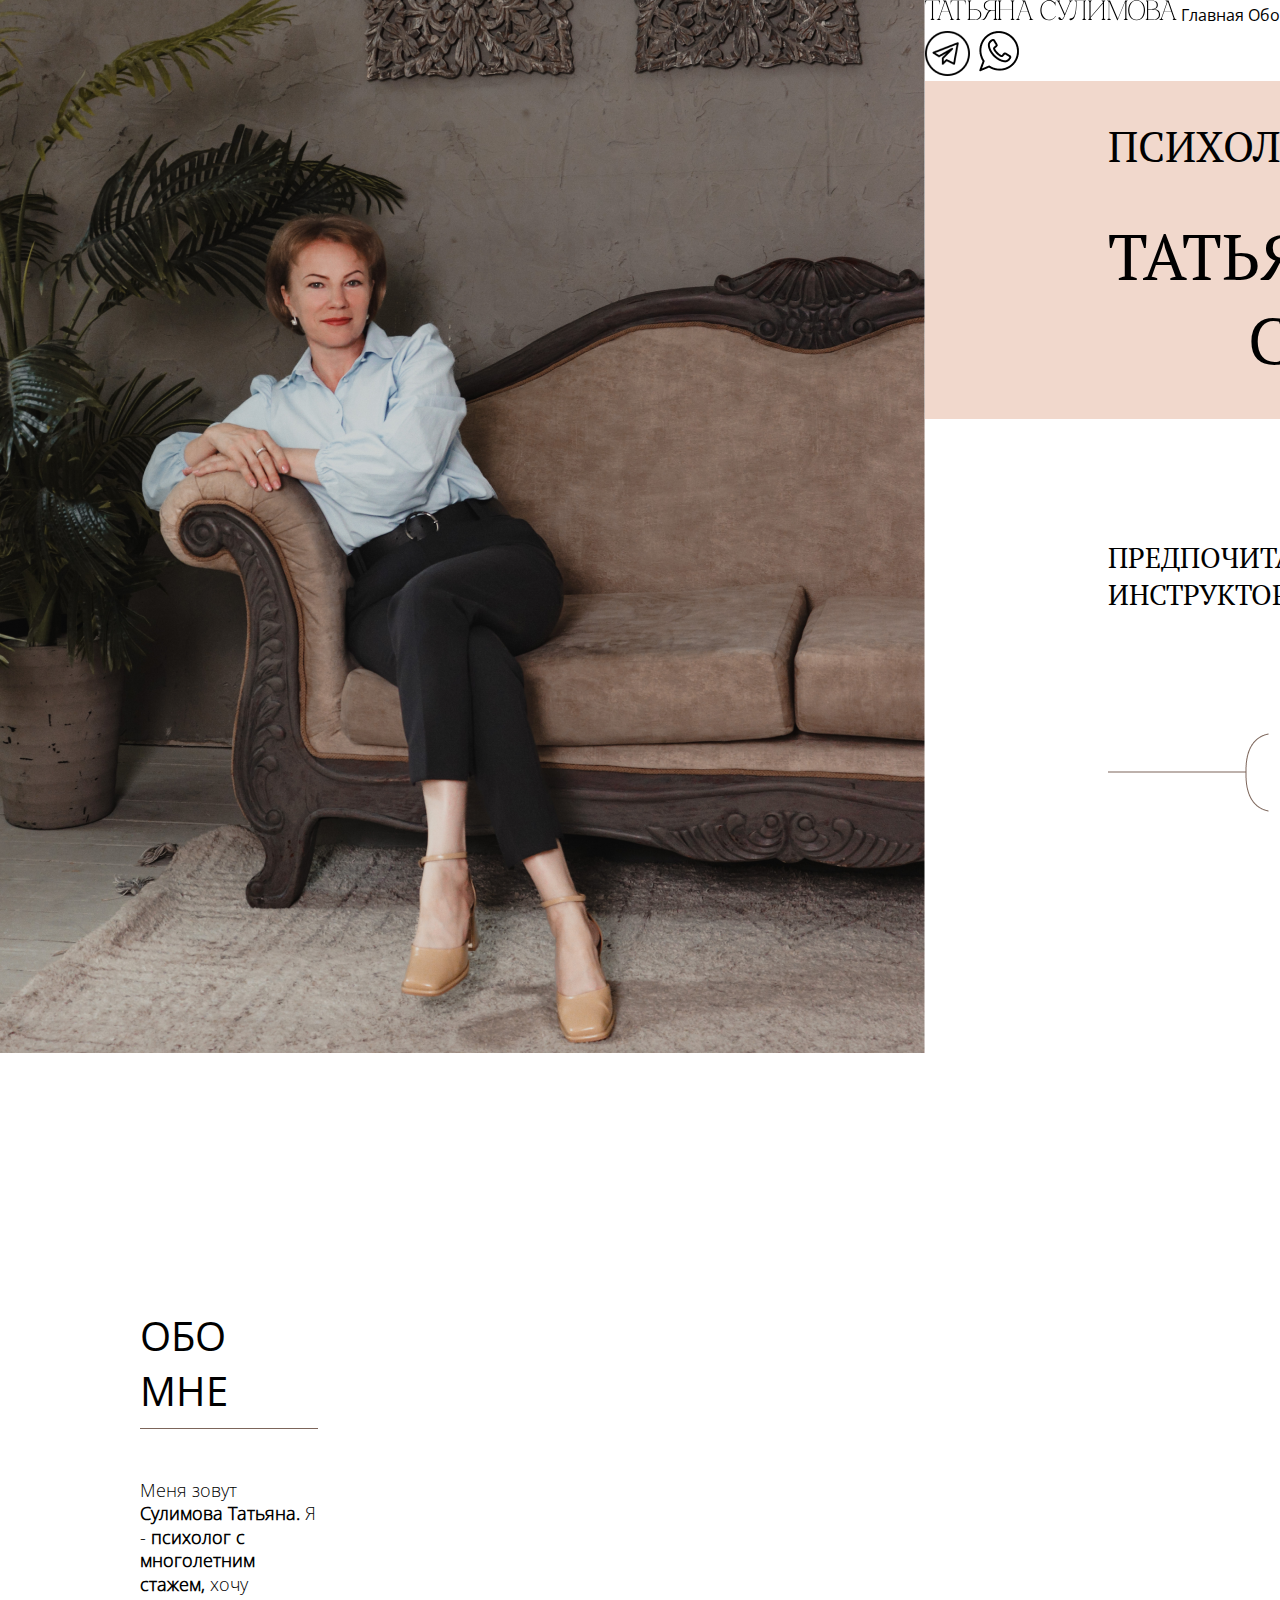
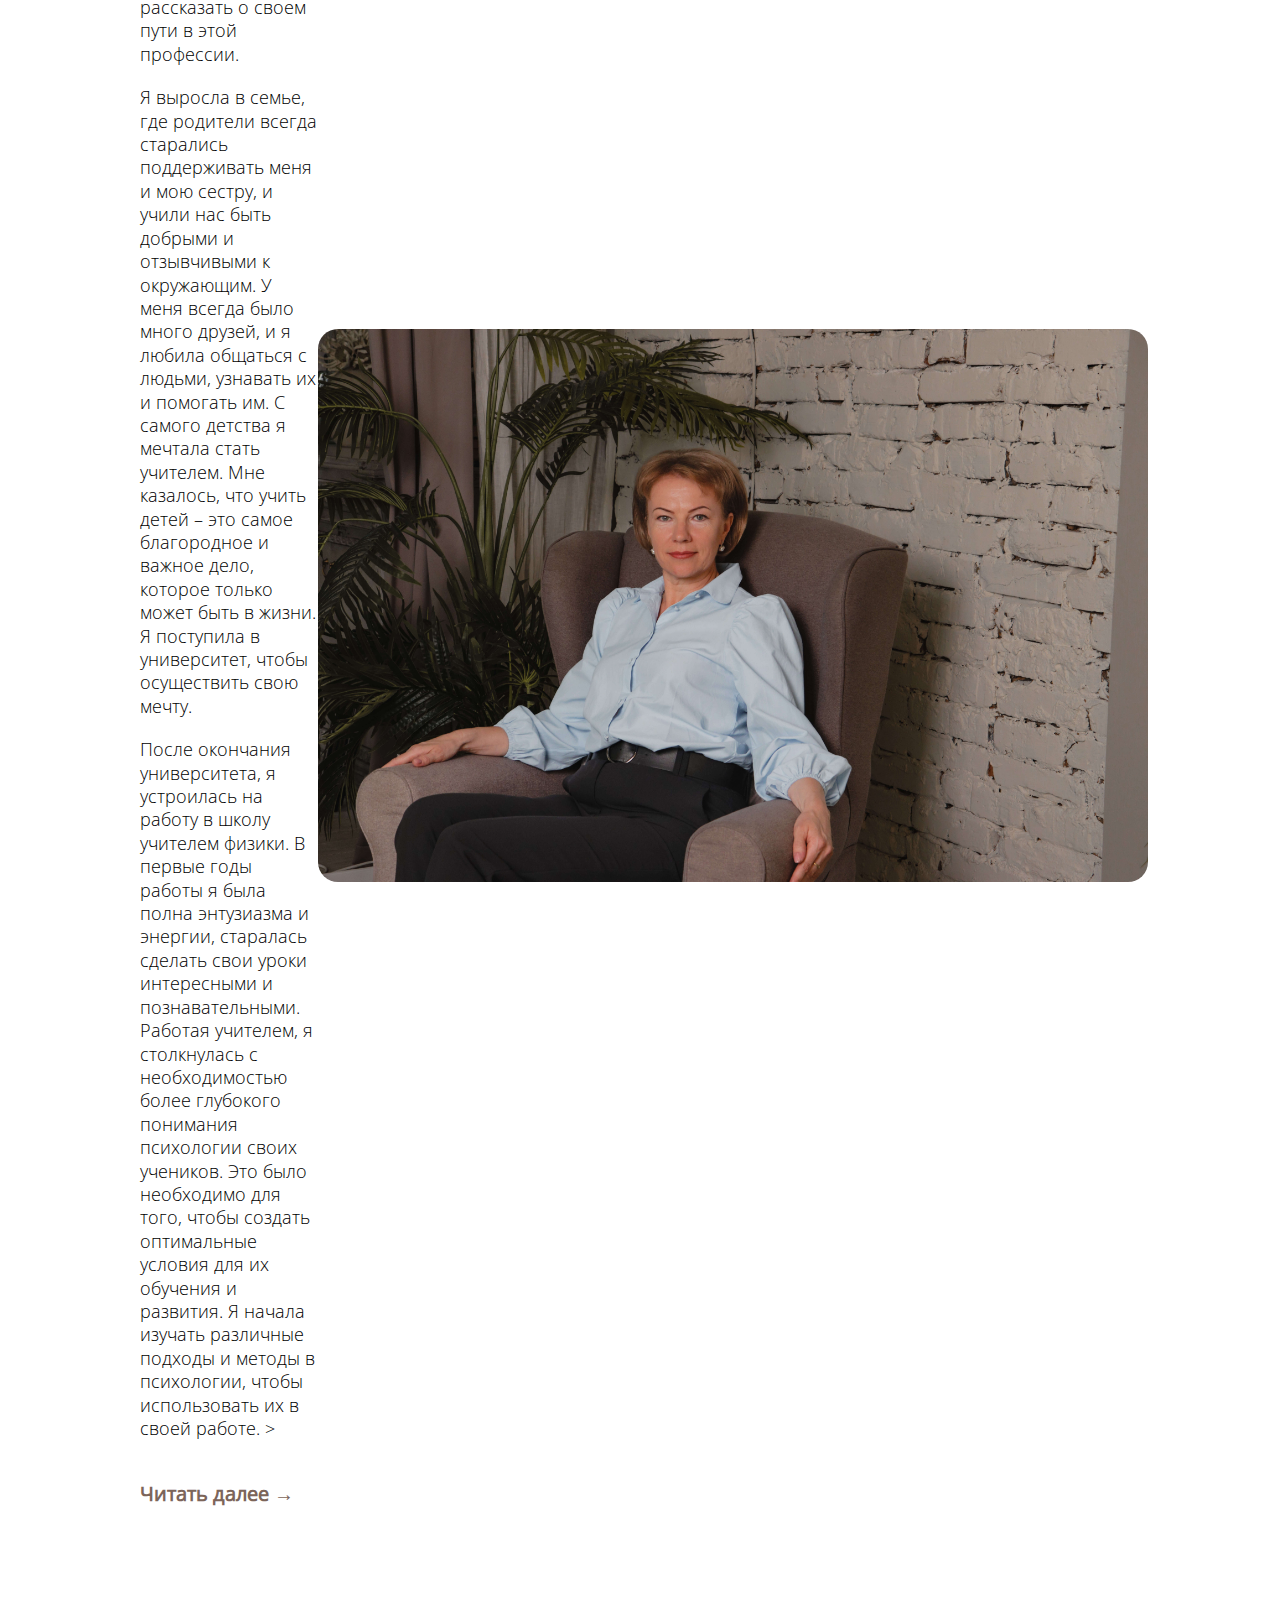
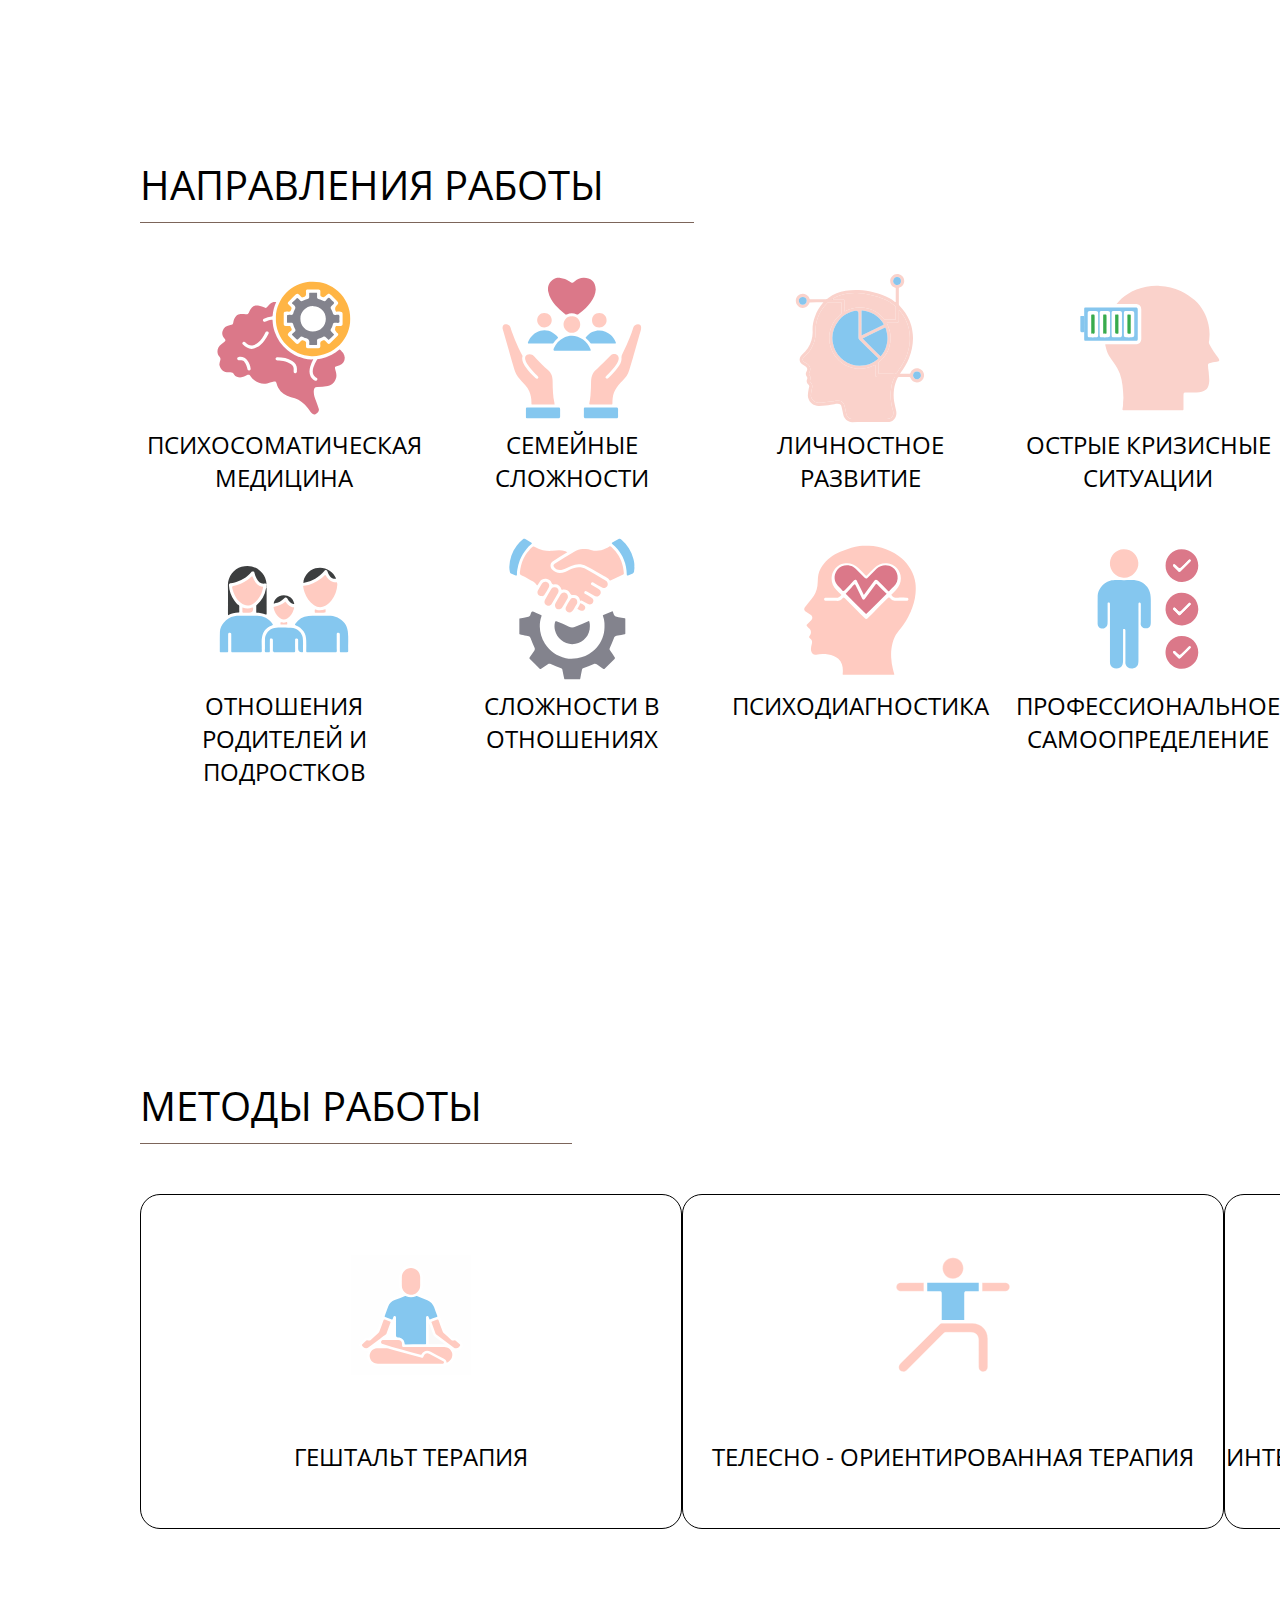
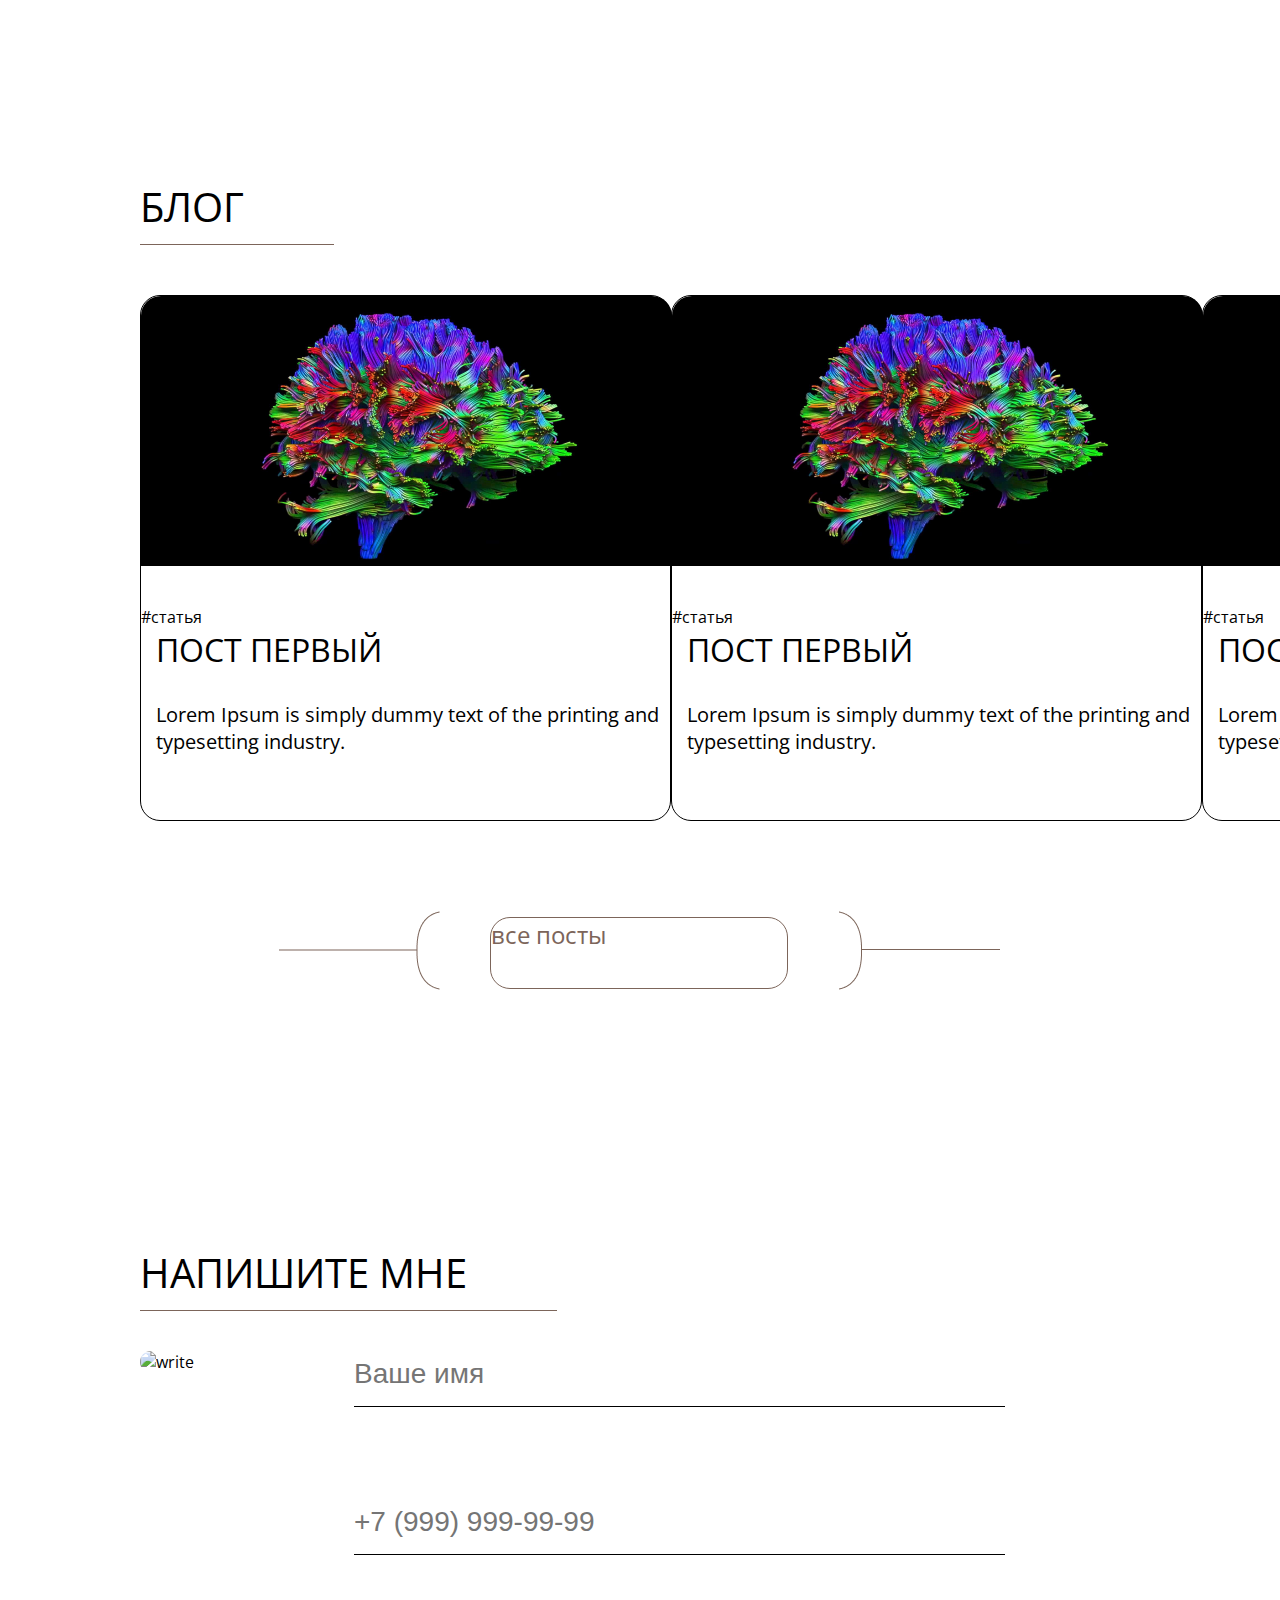
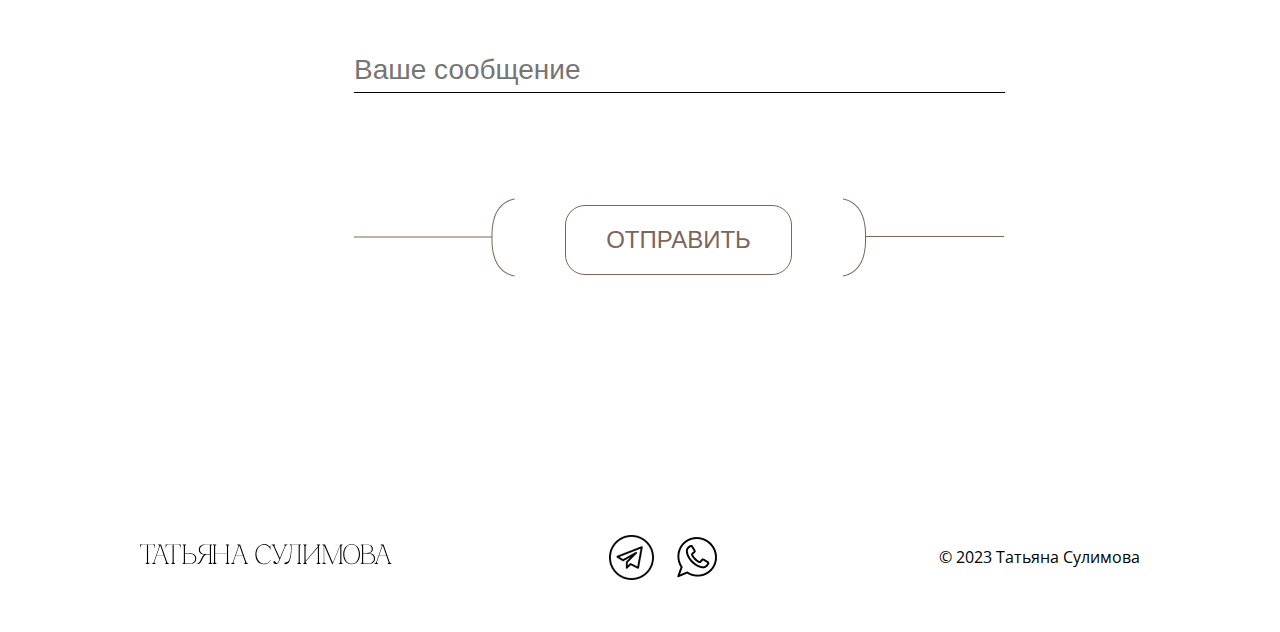
==== index.html @ 1dbb0f96 "final version index layout" ====
<!DOCTYPE html>
<html lang="ru">
  <head>
    <meta charset="UTF-8" />
    <meta name="viewport" content="width=device-width, initial-scale=1.0" />
    <link rel="stylesheet" href="css/index.css" />
    <title>Психолог Татьяна Сулимова</title>
  </head>
  <body>
    <section class="main-screen">
      <div class="main-sreen-left">
        <img src="img/Img_main.png" alt="main-screen" />
      </div>
      <div class="main-screen-right">
        <div class="burger-menu">
          <span></span>
          <span></span>
          <span></span>
        </div>
        <nav class="burger-menu-nav">
          <a href="index.html" class="logo logo-hidden">
            <img src="img/logo.svg" alt="Татьяна Сулимова" />
          </a>
          <a href="index.html">Главная</a>
          <a href="pages/about.html">Обо мне</a>
          <a href="pages/directionsMethods.html">Методы работы</a>
          <a href="pages/blog.html">Мой блог</a>
          <a href="pages/contact.html">Контакты</a>
          <div class="social-networks">
            <a href="https://t.me/clear_psychology" class="social-tg"></a>
            <a href="https://wa.me/89819941681" class="soocial-watsapp"></a>
          </div>
        </nav>
        <div class="main-title">
          <div class="psyhology">ПСИХОЛОГ</div>
          <div class="name">ТАТЬЯНА</div>
          <div class="surname">СУЛИМОВА</div>
        </div>
        <div class="main-slogan">
          ПРЕДПОЧИТАЮ НАЗЫВАТЬ СЕБЯ ИНСТРУКТОРОМ ПО ВЫЖИВАНИЮ
        </div>
        <div class="main-sign">
          <div class="main-line-left">
            <img src="img/Left.png" alt="left" />
          </div>
          <a href="#write" class="main-screen-button">ЗАПИСАТЬСЯ</a>
          <div class="main-line-right">
            <img src="img/Right.png" alt="right" />
          </div>
        </div>
      </div>
    </section>

    <section class="about" id="about">
      <div class="container">
        <div class="about-content">
          <div class="about-text">
            <h2 class="about-title">ОБО МНЕ</h2>
            <div class="about-discription">
              <p>
                Меня зовут <b>Сулимова Татьяна.</b> Я -
                <b>психолог с многолетним стажем,</b>
                хочу рассказать о своем пути в этой профессии.
              </p>
              <p>
                Я выросла в семье, где родители всегда старались поддерживать
                меня и мою сестру, и учили нас быть добрыми и отзывчивыми к
                окружающим. У меня всегда было много друзей, и я любила общаться
                с людьми, узнавать их и помогать им. С самого детства я мечтала
                стать учителем. Мне казалось, что учить детей – это самое
                благородное и важное дело, которое только может быть в жизни. Я
                поступила в университет, чтобы осуществить свою мечту.
              </p>
              <p>
                После окончания университета, я устроилась на работу в школу
                учителем физики. В первые годы работы я была полна энтузиазма и
                энергии, старалась сделать свои уроки интересными и
                познавательными. Работая учителем, я столкнулась с
                необходимостью более глубокого понимания психологии своих
                учеников. Это было необходимо для того, чтобы создать
                оптимальные условия для их обучения и развития. Я начала изучать
                различные подходы и методы в психологии, чтобы использовать их в
                своей работе. >
              </p>
            </div>
            <a href="./pages/about.html" class="about-discription-link">
              Читать далее →
            </a>
          </div>
          <div class="about-img">
            <img src="img/IMG_9125_2.JPG" alt="about-photo" />
          </div>
        </div>
      </div>
    </section>

    <section class="work" id="work">
      <div class="container">
        <h2 class="work-title">НАПРАВЛЕНИЯ РАБОТЫ</h2>
        <div class="work-items">
          <div class="work-item">
            <div class="work-item-img">
              <img src="img/icons/psychology.svg" alt="item1" />
            </div>
            <div class="work-item-text">ПСИХОСОМАТИЧЕСКАЯ МЕДИЦИНА</div>
          </div>
          <div class="work-item">
            <div class="work-item-img">
              <img src="img/icons/social-services.svg" alt="item2" />
            </div>
            <div class="work-item-text">СЕМЕЙНЫЕ СЛОЖНОСТИ</div>
          </div>
          <div class="work-item">
            <div class="work-item-img">
              <img src="img/icons/analytical-thinking.svg" alt="item3" />
            </div>
            <div class="work-item-text">ЛИЧНОСТНОЕ РАЗВИТИЕ</div>
          </div>
          <div class="work-item">
            <div class="work-item-img">
              <img src="img/icons/energy.svg" alt="item4" />
            </div>
            <div class="work-item-text">ОСТРЫЕ КРИЗИСНЫЕ СИТУАЦИИ</div>
          </div>
          <div class="work-item">
            <div class="work-item-img">
              <img src="img/icons/family.svg" alt="item5" />
            </div>
            <div class="work-item-text">ОТНОШЕНИЯ РОДИТЕЛЕЙ И ПОДРОСТКОВ</div>
          </div>
          <div class="work-item">
            <div class="work-item-img">
              <img src="img/icons/relationship.svg" alt="item6" />
            </div>
            <div class="work-item-text">СЛОЖНОСТИ В ОТНОШЕНИЯХ</div>
          </div>
          <div class="work-item">
            <div class="work-item-img">
              <img src="img/icons/mental-health.svg" alt="item7" />
            </div>
            <div class="work-item-text">ПСИХОДИАГНОСТИКА</div>
          </div>
          <div class="work-item">
            <div class="work-item-img">
              <img src="img/icons/portfolio.svg" alt="item8" />
            </div>
            <div class="work-item-text">ПРОФЕССИОНАЛЬНОЕ САМООПРЕДЕЛЕНИЕ</div>
          </div>
        </div>
      </div>
    </section>

    <section class="methods" id="methods">
      <div class="container">
        <h2 class="methods-title">МЕТОДЫ РАБОТЫ</h2>
        <div class="methods-items">
          <div class="methods-item">
            <div class="methods-item-img">
              <img src="img/icons/meditation.svg" alt="item1" />
            </div>
            <div class="methods-item-name">ГЕШТАЛЬТ ТЕРАПИЯ</div>
          </div>
          <div class="methods-item">
            <div class="methods-item-img">
              <img src="img/icons/exercise2.svg" alt="item2" />
            </div>
            <div class="methods-item-name">
              ТЕЛЕСНО - ОРИЕНТИРОВАННАЯ ТЕРАПИЯ
            </div>
          </div>
          <div class="methods-item">
            <div class="methods-item-img">
              <img src="img/icons/headphones.svg" alt="item3" />
            </div>
            <div class="methods-item-name">
              ИНТЕГРАЛЬНОЕ НЕЙРОПРОГРАММИРОВАНИЕ
            </div>
          </div>
        </div>
      </div>
    </section>

    <section class="blog" id="blog">
      <div class="container">
        <h2 class="blog-title">БЛОГ</h2>
        <div class="blog-items">
          <a href="pages/post.html" class="blog-item">
            <div class="blog-item-img">
              <img src="img/post-img.jpg" alt="post1" />
            </div>
            <p class="blog-item-heshtag">#статья</p>
            <h3 class="blog-item-title">ПОСТ ПЕРВЫЙ</h3>
            <h5 class="blog-item-preview">
              Lorem Ipsum is simply dummy text of the printing and typesetting
              industry.
            </h5>
          </a>
          <a href="pages/post.html" class="blog-item">
            <div class="blog-item-img">
              <img src="img/post-img.jpg" alt="post2" />
            </div>
            <p class="blog-item-heshtag">#статья</p>
            <h3 class="blog-item-title">ПОСТ ПЕРВЫЙ</h3>
            <h5 class="blog-item-preview">
              Lorem Ipsum is simply dummy text of the printing and typesetting
              industry.
            </h5>
          </a>
          <a href="pages/post.html" class="blog-item">
            <div class="blog-item-img">
              <img src="img/post-img.jpg" alt="post3" />
            </div>
            <p class="blog-item-heshtag">#статья</p>
            <h3 class="blog-item-title">ПОСТ ПЕРВЫЙ</h3>
            <h5 class="blog-item-preview">
              Lorem Ipsum is simply dummy text of the printing and typesetting
              industry.
            </h5>
          </a>
        </div>
        <div class="blog-btn">
          <div class="blog-line-left">
            <img src="img/Left.png" alt="left" />
          </div>
          <a href="pages/blog.html" class="blog-button">все посты</a>
          <div class="blog-line-right">
            <img src="img/Right.png" alt="right" />
          </div>
        </div>
      </div>
    </section>

    <section class="write-me" id="scrollDown">
      <div class="container">
        <h2 class="contact-title">НАПИШИТЕ МНЕ</h2>
        <div class="write-me-content">
          <div class="write-me-img">
            <img src="img/IMG_9119.JPG" alt="write" />
          </div>
          <div class="write-me-form">
            <input type="text" class="input-name" placeholder="Ваше имя" />
            <input
              type="text"
              class="input-phone"
              placeholder="+7 (999) 999-99-99"
            />
            <input
              type="text"
              class="input-message"
              placeholder="Ваше сообщение"
            />
            <div class="write-me-btn">
              <div class="write-me-line-left">
                <img src="img/Left.png" alt="left" />
              </div>
              <input type="button" class="write-me-button" value="ОТПРАВИТЬ" />
              <div class="write-me-line-right">
                <img src="img/Right.png" alt="right" />
              </div>
            </div>
          </div>
        </div>
      </div>
    </section>

    <footer class="footer">
      <div class="container">
        <a href="index.html" class="footer logo">
          <img src="img/logo.svg" alt="logo" />
        </a>
        <div class="footer-social-networks">
          <a href="https://t.me/clear_psychology" class="social-tg"></a>
          <a href="https://wa.me/89819941681" class="soocial-watsapp"></a>
        </div>
        <p class="footer-record">© 2023 Татьяна Сулимова</p>
      </div>
    </footer>
    <script src="js/scroll.js"></script>
    <script src="js/menu.js"></script>
  </body>
</html>
---- css/index.css ----
@import url(fonts.css);

* {
  margin: 0;
  padding: 0;
}

a {
  text-decoration: none;
  color: black;
}

body {
  font-family: 'Open-Sans-Regular';
}

.container {
  max-width: calc(100% - 280px);
  margin: 0 auto;
}

.main-sreen-img img {
  height: 100vh;
}

.main-screen-container {
  flex-grow: 1;
  margin-top: 220px;
}

.main-screen {
  display: flex;
}

.main-title,
.name,
.surname,
.psyhology,
.main-slogan,
.main-sign {
  padding-left: 183px;
}

.main-title {
  font-size: 64px;
  background-color: #f1d8cc;
  font-family: PT-Serif-Regular;
  padding: 37px 0;
}

.psyhology {
  font-size: 42px;
  padding-bottom: 40px;
}

.surname {
  text-indent: 140px;
}

.main-slogan {
  font-size: 28px;
  max-width: 494px;
  margin-top: 120px;
  font-family: PT-Serif-Regular;
}

.main-sign {
  display: flex;
  align-items: center;
  gap: 30px;
  margin-top: 120px;
}

.main-screen-button {
  width: 256px;
  height: 70px;
  border-radius: 20px;
  color: #7c655a;
  background: white;
  border: 1px solid #7c655a;
  font-size: 24px;
}

.main-screen-button input {
  background-color: #fff;
  border-radius: 20px;
}

.main-screen-button:hover,
.blog-button:hover,
.write-me-button:hover {
  background-color: #7c655a;
  color: white;
  transition: 0.5s;
}

.about {
  margin-top: 250px;
}

.about-title,
.methods-title,
.work-title,
.blog-title,
.contact-title {
  font-size: 40px;
  padding-bottom: 10px;
  font-weight: 400;
  width: fit-content;
  border-bottom: 1px solid #7c655a;
  padding-right: 90px;
  margin-bottom: 50px;
}

.about-content {
  display: flex;
  justify-content: space-between;
  align-items: center;
}

.about-discription {
  max-width: 672px;
  font-size: 18px;
  font-family: Open-Sans-Light;
  margin-bottom: 20px;
}

.about-discription p {
  padding-bottom: 20px;
  line-height: 130.182%;
}

.about-discription-link {
  color: #7c655a;
  font-size: 20px;
  font-weight: 700;
}

.about-discription-link:hover {
  border-bottom: 1px solid #7c655a;
}

.about-img img {
  max-width: 830px;
  max-height: 555px;
  border-radius: 20px;
}

.work {
  margin-top: 250px;
}

.work-items {
  display: grid;
  grid-template-columns: repeat(4, 288px);
  justify-content: space-between;
}

.work-item {
  display: flex;
  flex-direction: column;
  align-items: center;
  transition: transform 0.5s;
  padding-bottom: 40px;
}

.work-item:hover {
  transform: scale(1.05);
}

.work-item-img {
  width: 150px;
  align-items: center;
}

.work-item-text {
  max-width: 321px;
  font-size: 24px;
  text-align: center;
}

.methods {
  margin-top: 250px;
}

.methods-items {
  display: flex;
  justify-content: space-between;
}

.methods-item {
  border: 1px solid black;
  border-radius: 20px;
  transition: transform 0.5s;
}

.methods-item:hover {
  transform: scale(1.05);
}

.methods-item-img {
  width: 120px;
  padding: 60px 210px;
}

.methods-item-name {
  font-size: 24px;
  text-align: center;
  padding-bottom: 55px;
}

.blog {
  margin-top: 250px;
}

.blog-items {
  display: grid;
  grid-template-columns: repeat(3, 531px);
  justify-content: space-between;
}

.blog-item {
  border: 1px solid black;
  border-radius: 20px;
  transition: transform 0.5s;
}

.blog-item:hover {
  transform: scale(1.05);
}

.blog-item-img {
  margin-bottom: 35px;
}

.blog-item-img img {
  width: 531px;
  height: 270px;
  border-radius: 20px 20px 0 0;
}

.blog-item-title,
.blog-item-preview {
  font-weight: 400;
  padding-left: 15px;
}

.blog-item-title {
  font-size: 32px;
}

.blog-item-preview {
  font-size: 20px;
  padding-top: 30px;
  padding-bottom: 65px;
}

.blog-btn,
.write-me-btn {
  display: flex;
  justify-content: center;
  gap: 50px;
  align-items: center;
  margin-top: 90px;
}

.blog-button {
  width: 296px;
  height: 70px;
  border-radius: 20px;
  color: #7c655a;
  background: white;
  border: 1px solid #7c655a;
  font-size: 24px;
}

.write-me {
  margin-top: 250px;
}

.contact-title {
  font-size: 40px;
  margin-bottom: 40px;
}

.write-me-img img {
  width: 810px;
  height: 500px;
  border-radius: 20px;
}

.write-me-content {
  display: flex;
  gap: 160px;
}

.write-me-form {
  display: flex;
  flex-direction: column;
}

.input-name,
.input-phone,
.input-message {
  border: none;
  border-bottom: 1px solid black;
  height: 45px;
  margin-bottom: 15px;
  font-size: 28px;
  outline: none;
  transition: height 0.5s;
}

.input-name:focus,
.input-phone:focus {
  border-bottom: 1px solid blue;
  height: 70px;
}

.input-message:focus {
  height: 150px;
  border-bottom: 1px solid blue;
  padding-bottom: 30px;
}

.write-me-button {
  width: 227px;
  height: 70px;
  border-radius: 20px;
  color: #7c655a;
  background: white;
  border: 1px solid #7c655a;
  font-size: 24px;
}

.input-name,
.input-phone,
.input-message input {
  margin-bottom: 92px;
  padding-bottom: 10px;
}

footer {
  margin-top: 250px;
  margin-bottom: 50px;
}

.footer .container {
  display: flex;
  justify-content: space-between;
  align-items: center;
}

.footer-social-networks,
.footer-year {
  display: flex;
  align-items: center;
}

.footer-social-networks {
  gap: 18px;
}

.social-tg {
  display: inline-block;
  background-image: url(../img/tg.png);
  background-size: cover;
  background-position: center center;
  width: 45px;
  height: 45px;
}

.soocial-watsapp {
  display: inline-block;
  background-image: url(../img/whatsapp.png);
  background-size: cover;
  background-position: center center;
  width: 50px;
  height: 50px;
}

.footer-year {
  gap: 5px;
}
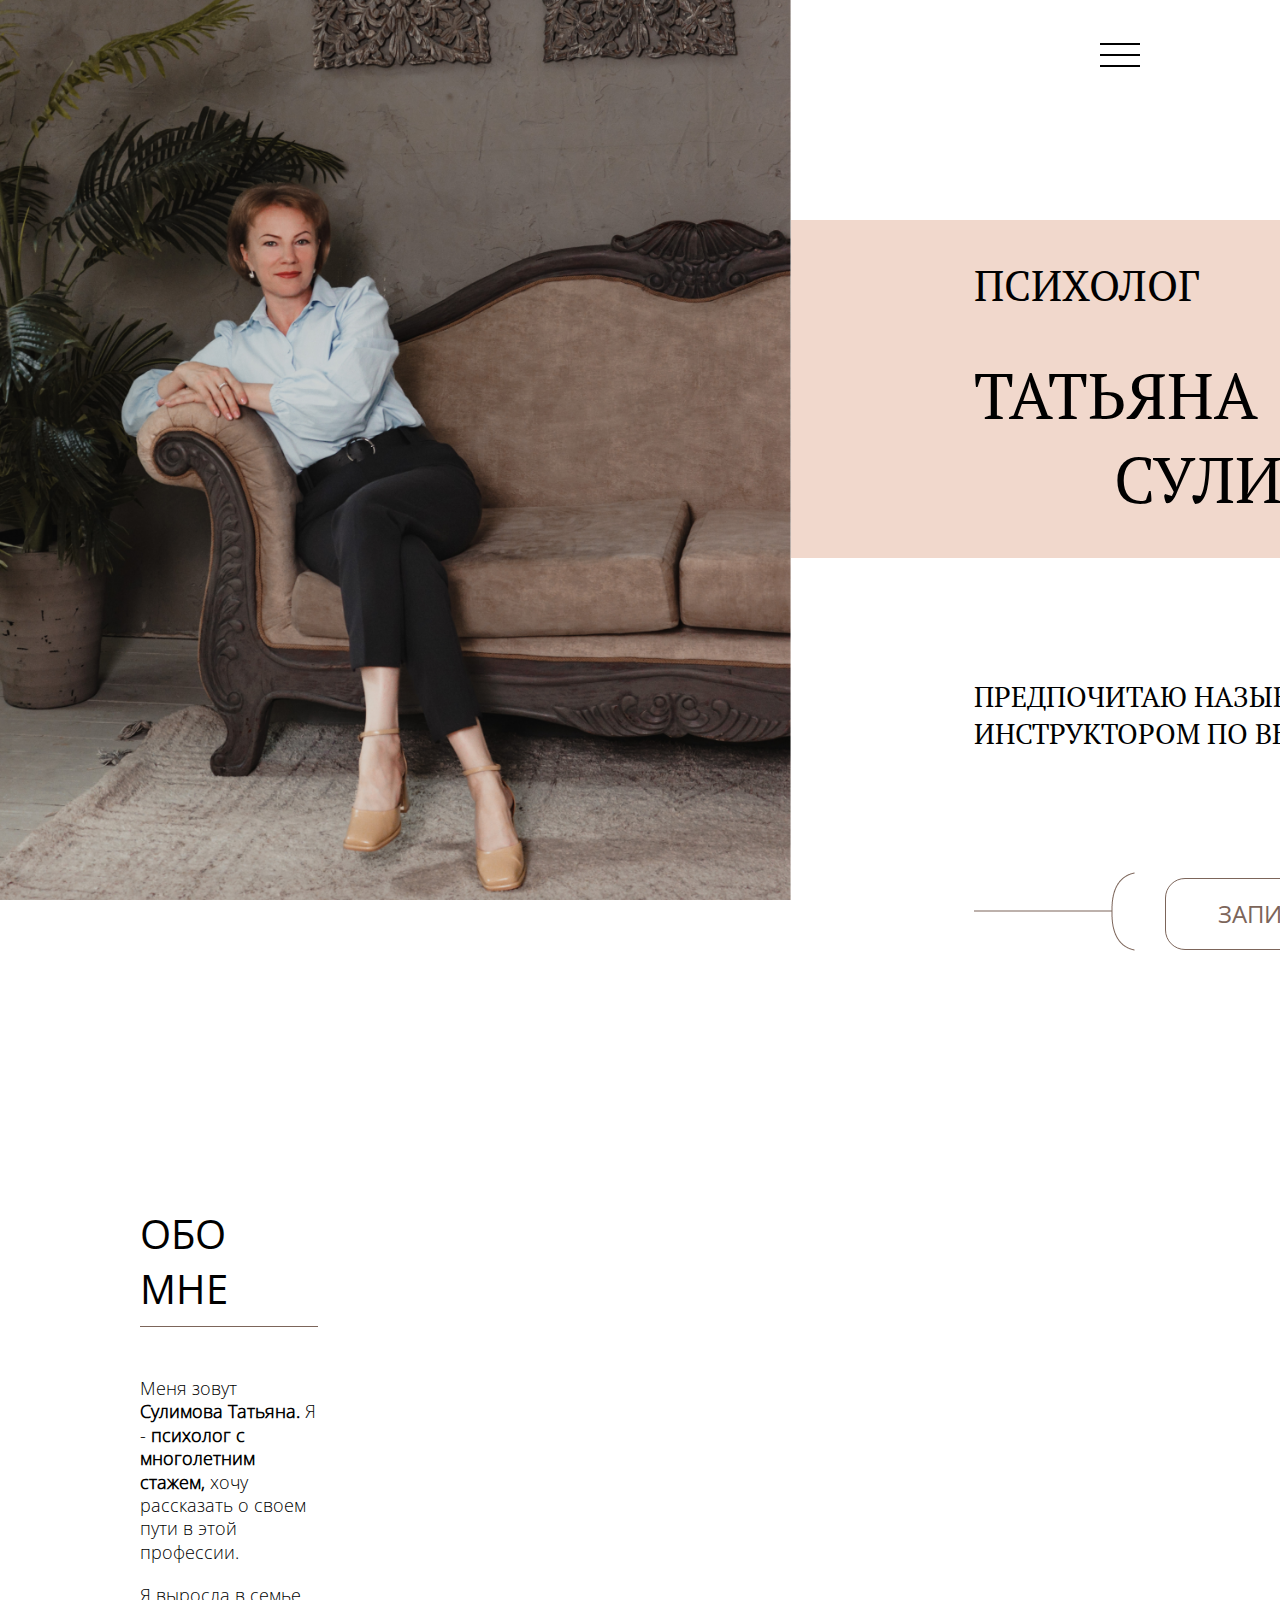
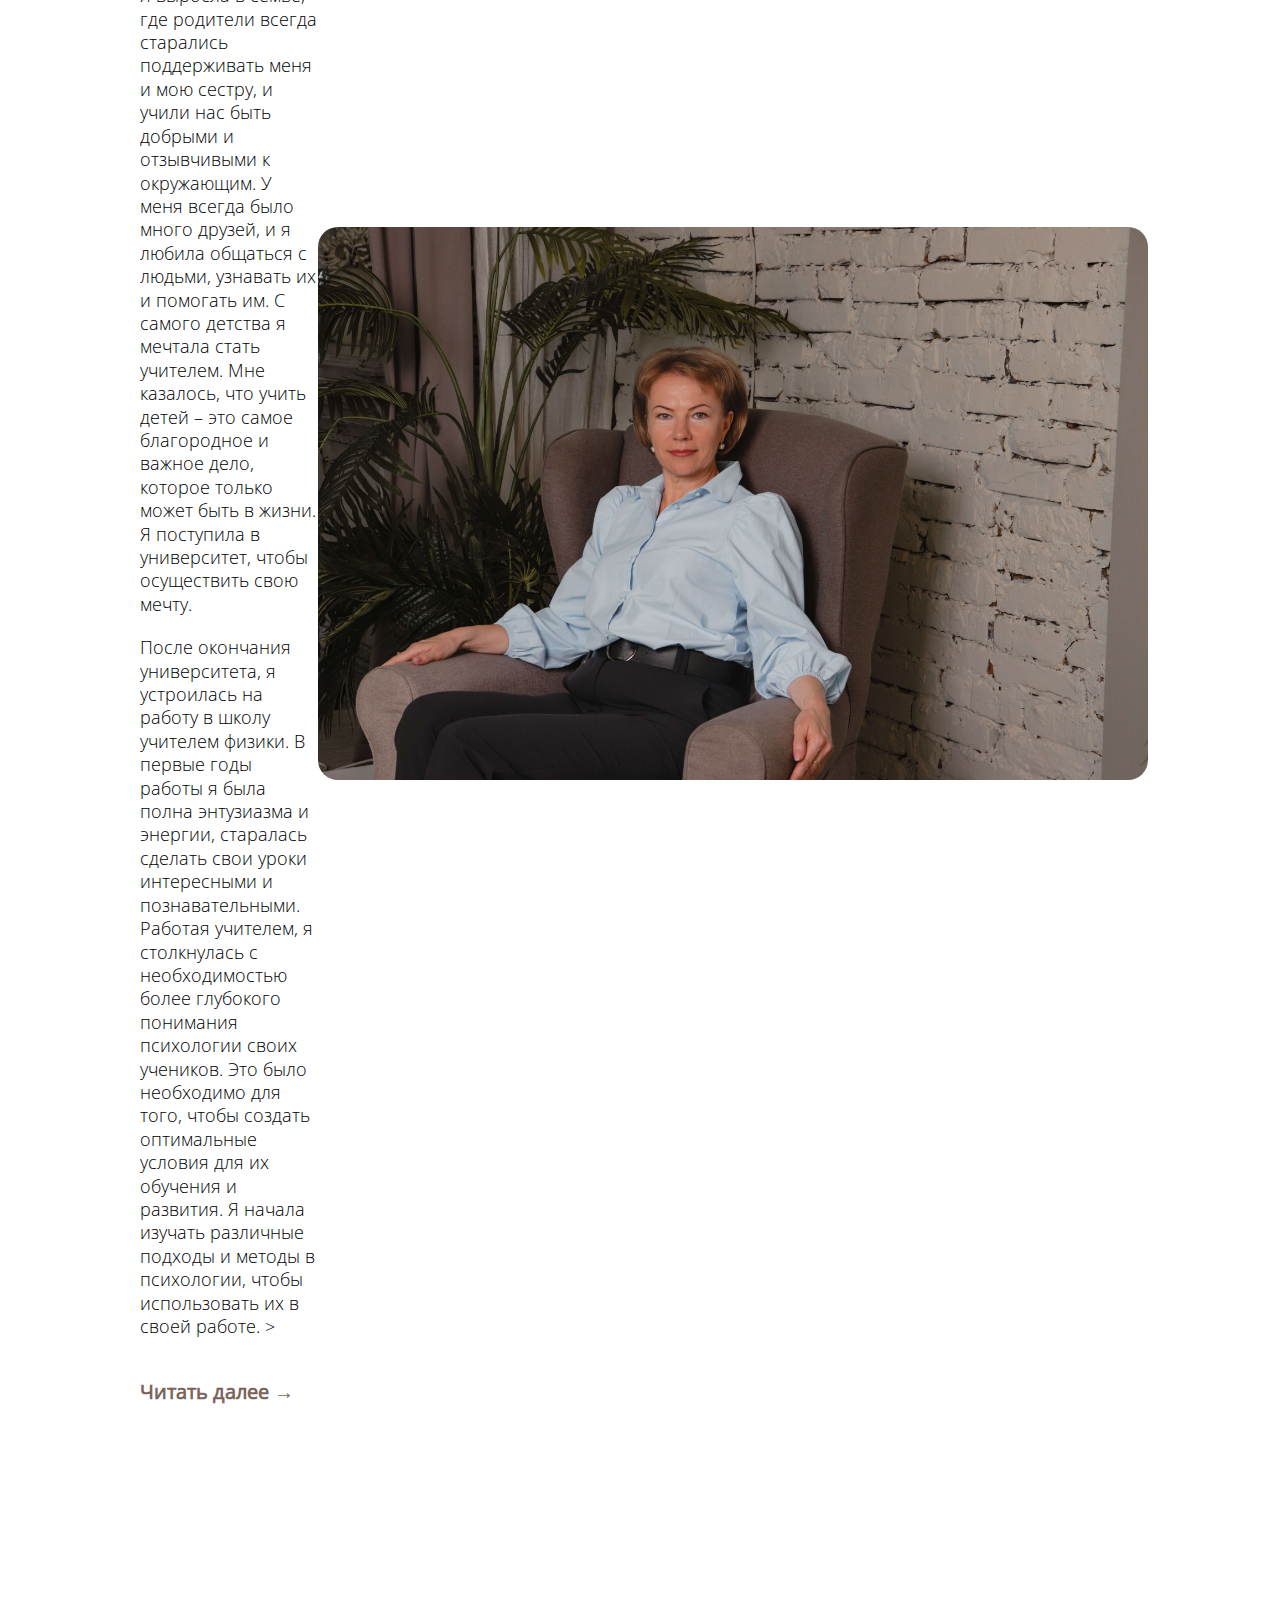
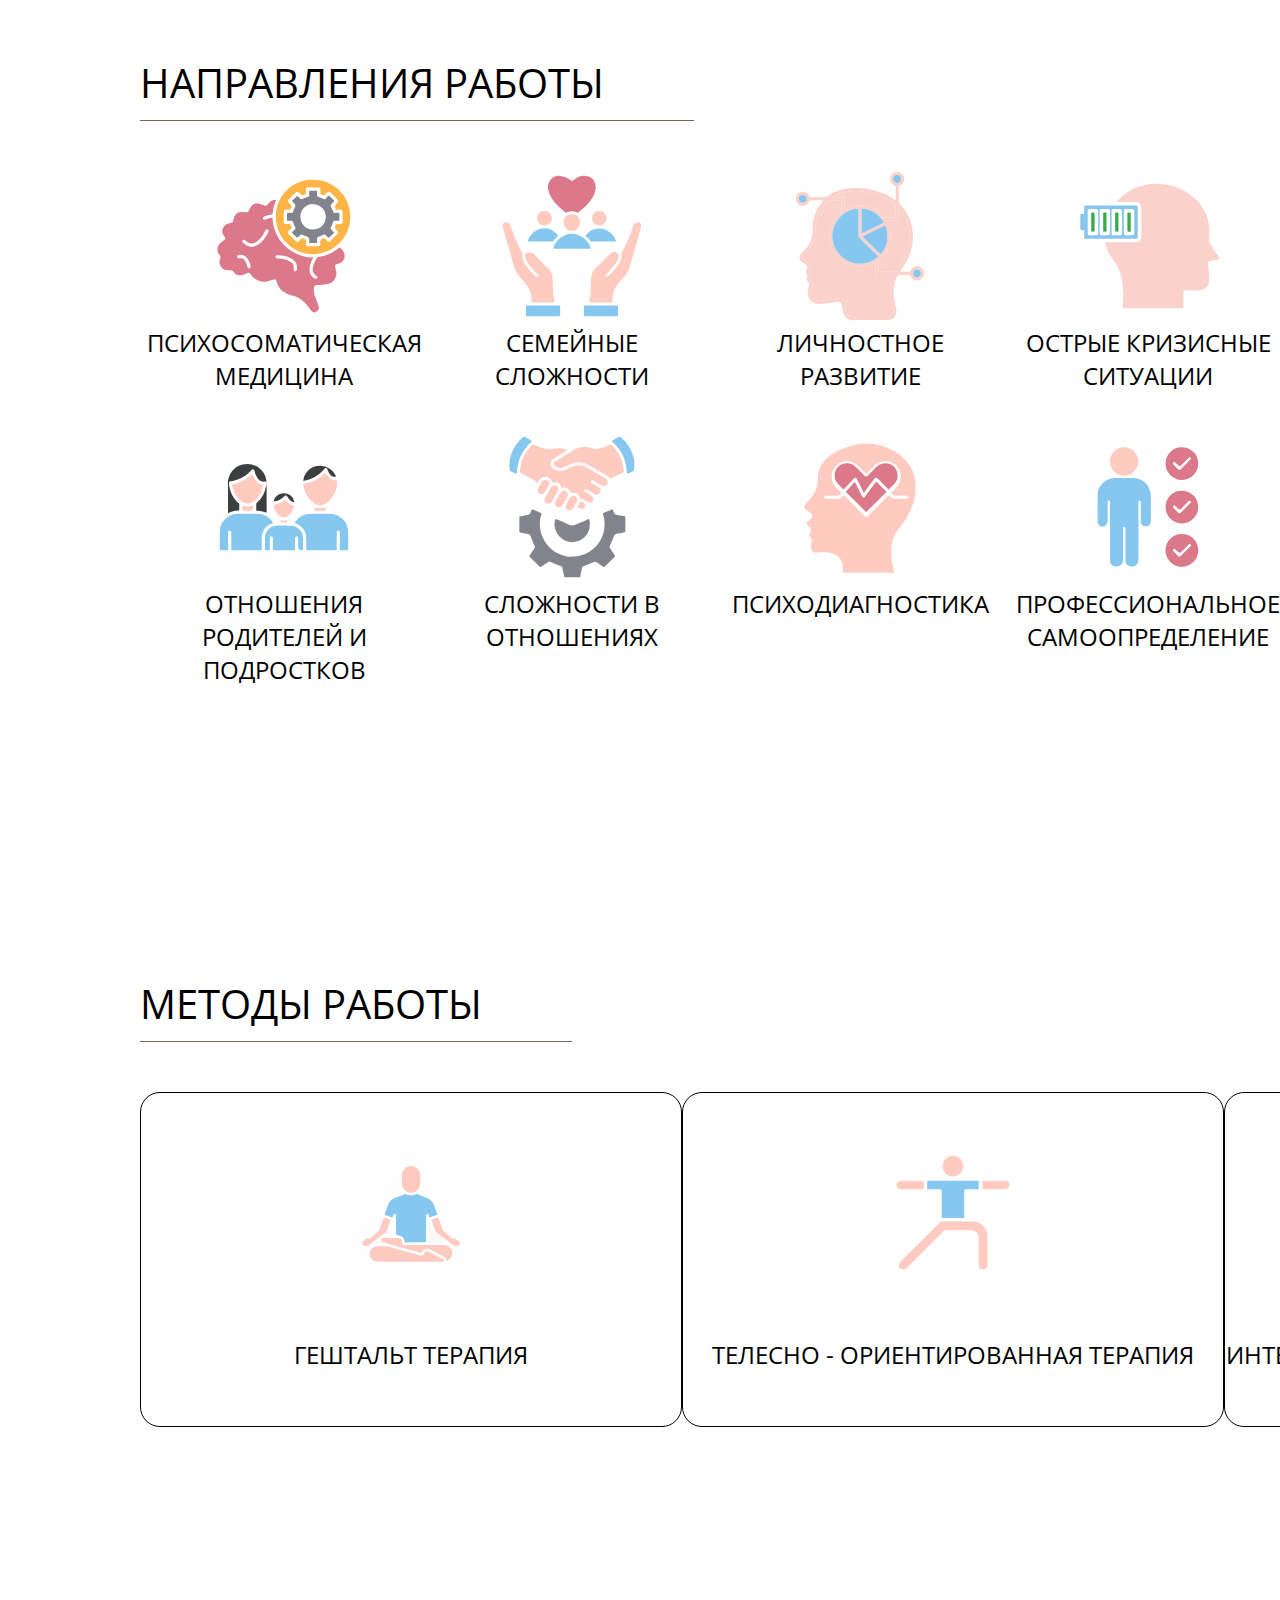
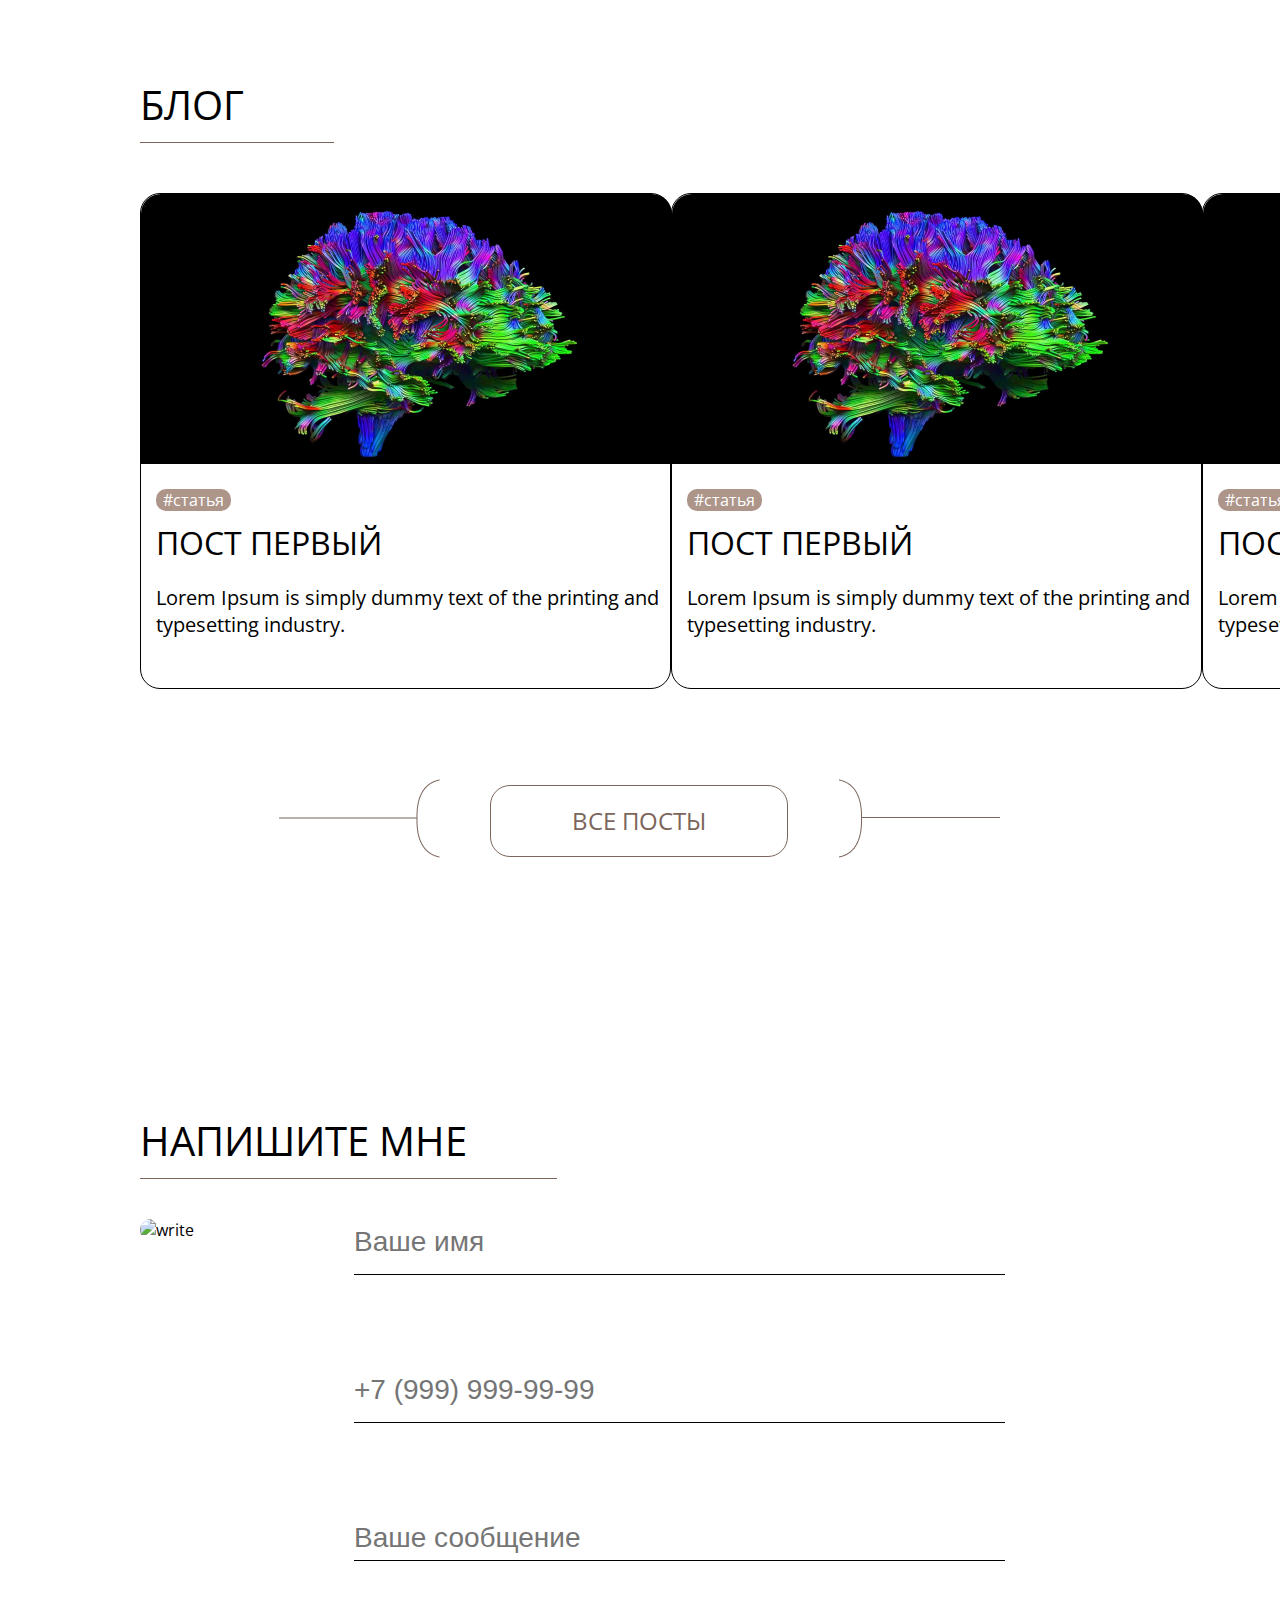
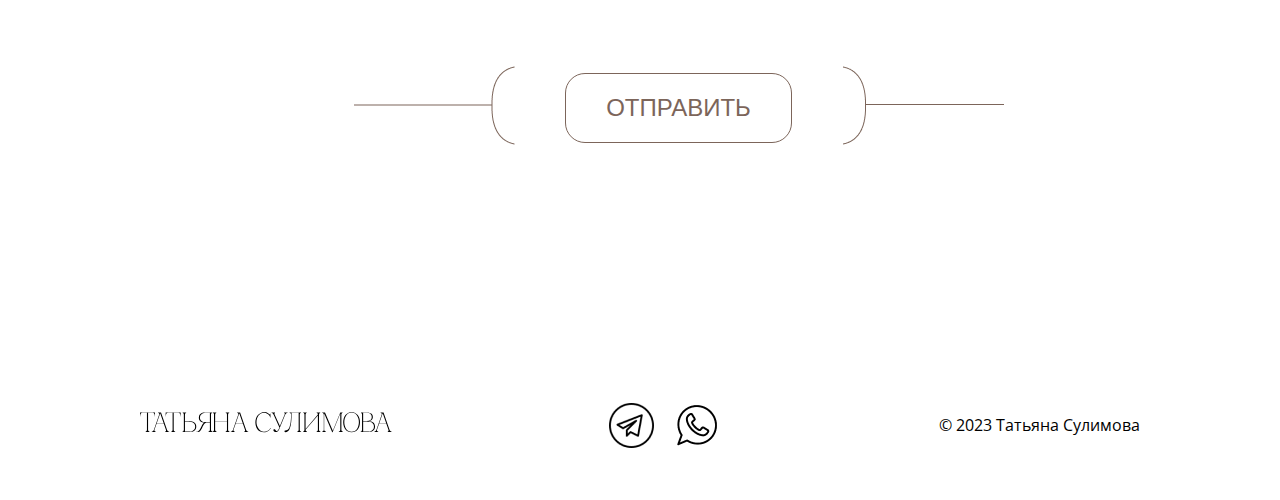
==== commit e4bc1675: "pre-release index layout" ====
--- a/index.html
+++ b/index.html
@@ -3,6 +3,7 @@
   <head>
     <meta charset="UTF-8" />
     <meta name="viewport" content="width=device-width, initial-scale=1.0" />
+    <!-- <link rel="shortcut icon" href="img/ico.png" type="image/png" /> -->
     <link rel="stylesheet" href="css/index.css" />
     <title>Психолог Татьяна Сулимова</title>
   </head>
@@ -21,12 +22,14 @@
           <a href="index.html" class="logo logo-hidden">
             <img src="img/logo.svg" alt="Татьяна Сулимова" />
           </a>
-          <a href="index.html">Главная</a>
-          <a href="pages/about.html">Обо мне</a>
-          <a href="pages/directionsMethods.html">Методы работы</a>
-          <a href="pages/blog.html">Мой блог</a>
-          <a href="pages/contact.html">Контакты</a>
-          <div class="social-networks">
+          <div class="main-burger-menu">
+            <a href="index.html">Главная</a>
+            <a href="pages/about.html">Обо мне</a>
+            <a href="pages/directionsMethods.html">Методы работы</a>
+            <a href="pages/blog.html">Мой блог</a>
+            <a href="pages/contact.html">Контакты</a>
+          </div>
+          <div class="social-networks networks-hidden">
             <a href="https://t.me/clear_psychology" class="social-tg"></a>
             <a href="https://wa.me/89819941681" class="soocial-watsapp"></a>
           </div>
--- a/css/index.css
+++ b/css/index.css
@@ -5,6 +5,10 @@
   padding: 0;
 }
 
+html {
+  scroll-behavior: smooth;
+}
+
 a {
   text-decoration: none;
   color: black;
@@ -19,11 +23,11 @@
   margin: 0 auto;
 }
 
-.main-sreen-img img {
+.main-sreen-left img {
   height: 100vh;
 }
 
-.main-screen-container {
+.main-screen-right {
   flex-grow: 1;
   margin-top: 220px;
 }
@@ -41,6 +45,104 @@
   padding-left: 183px;
 }
 
+.burger-menu {
+  position: absolute;
+  width: 40px;
+  height: 50px;
+  cursor: pointer;
+  top: 30px;
+  right: 140px;
+  z-index: 2;
+}
+
+.burger-menu span {
+  width: 100%;
+  height: 2px;
+  background-color: black;
+  position: absolute;
+  top: 50%;
+  left: 50%;
+  transform: translate(-50%, -50%);
+}
+
+.burger-menu span:nth-child(2) {
+  top: calc(50% - 11px);
+}
+
+.burger-menu span:nth-child(3) {
+  top: calc(50% + 11px);
+}
+
+.burger-menu.active span {
+  transform: scale(0);
+}
+
+.burger-menu.active span:nth-child(1) {
+  transform: rotate(45deg);
+  top: 50%;
+  left: 5px;
+}
+
+.burger-menu.active span:nth-child(2) {
+  width: 0;
+  color: white;
+}
+
+.burger-menu.active span:nth-child(3) {
+  transform: rotate(-45deg);
+  top: 50%;
+  left: 5px;
+  color: white;
+}
+
+.burger-menu-nav {
+  display: none;
+  flex-direction: column;
+  align-items: center;
+  position: fixed;
+  height: 50vh;
+  top: 0;
+  bottom: 0;
+  left: 0;
+  right: 0;
+  gap: 30px;
+  z-index: 1;
+  overflow-y: auto;
+  background-color: white;
+  color: black;
+  animation: burgerAnimation 0.5s;
+}
+
+.logo-hidden {
+  margin-top: 50px;
+}
+
+.open {
+  display: flex !important;
+}
+
+@keyframes burgerAnimation {
+  from {
+    opacity: 0;
+  }
+  to {
+    opacity: 1;
+  }
+}
+
+.burger-menu-nav a {
+  color: black;
+  text-decoration: none;
+  font-size: 24px;
+  text-transform: uppercase;
+}
+
+.social-networks {
+  display: flex;
+  align-items: center;
+  gap: 10px;
+}
+
 .main-title {
   font-size: 64px;
   background-color: #f1d8cc;
@@ -79,9 +181,12 @@
   background: white;
   border: 1px solid #7c655a;
   font-size: 24px;
-}
-
-.main-screen-button input {
+  text-decoration: none;
+  text-align: center;
+  line-height: 70px;
+}
+
+.main-screen-button a {
   background-color: #fff;
   border-radius: 20px;
 }
@@ -230,7 +335,7 @@
 }
 
 .blog-item-img {
-  margin-bottom: 35px;
+  margin-bottom: 20px;
 }
 
 .blog-item-img img {
@@ -239,6 +344,16 @@
   border-radius: 20px 20px 0 0;
 }
 
+.blog-item-heshtag {
+  background-color: #ad958a;
+  width: 75px;
+  border-radius: 10px;
+  color: white;
+  text-align: center;
+  margin-left: 15px;
+  margin-bottom: 10px;
+}
+
 .blog-item-title,
 .blog-item-preview {
   font-weight: 400;
@@ -251,8 +366,8 @@
 
 .blog-item-preview {
   font-size: 20px;
-  padding-top: 30px;
-  padding-bottom: 65px;
+  padding-top: 20px;
+  padding-bottom: 50px;
 }
 
 .blog-btn,
@@ -272,6 +387,10 @@
   background: white;
   border: 1px solid #7c655a;
   font-size: 24px;
+  text-decoration: none;
+  text-transform: uppercase;
+  text-align: center;
+  line-height: 70px;
 }
 
 .write-me {
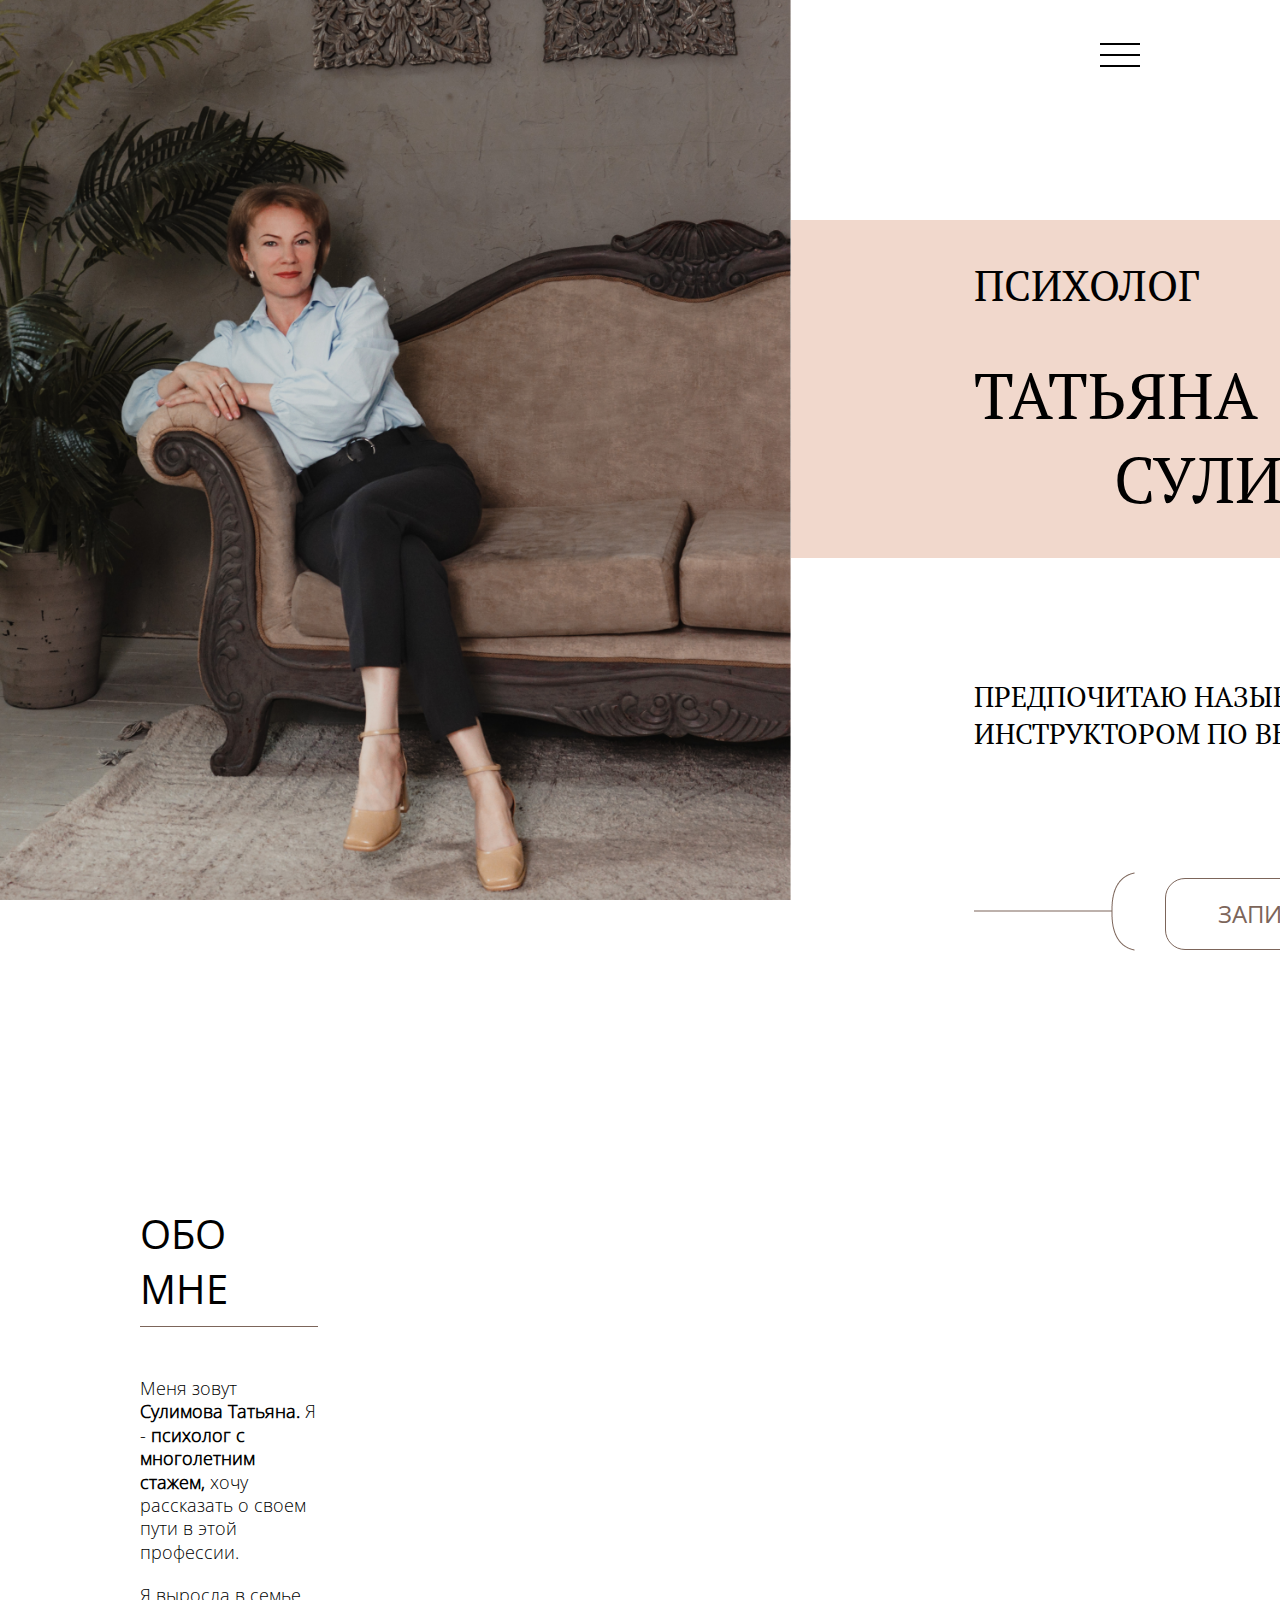
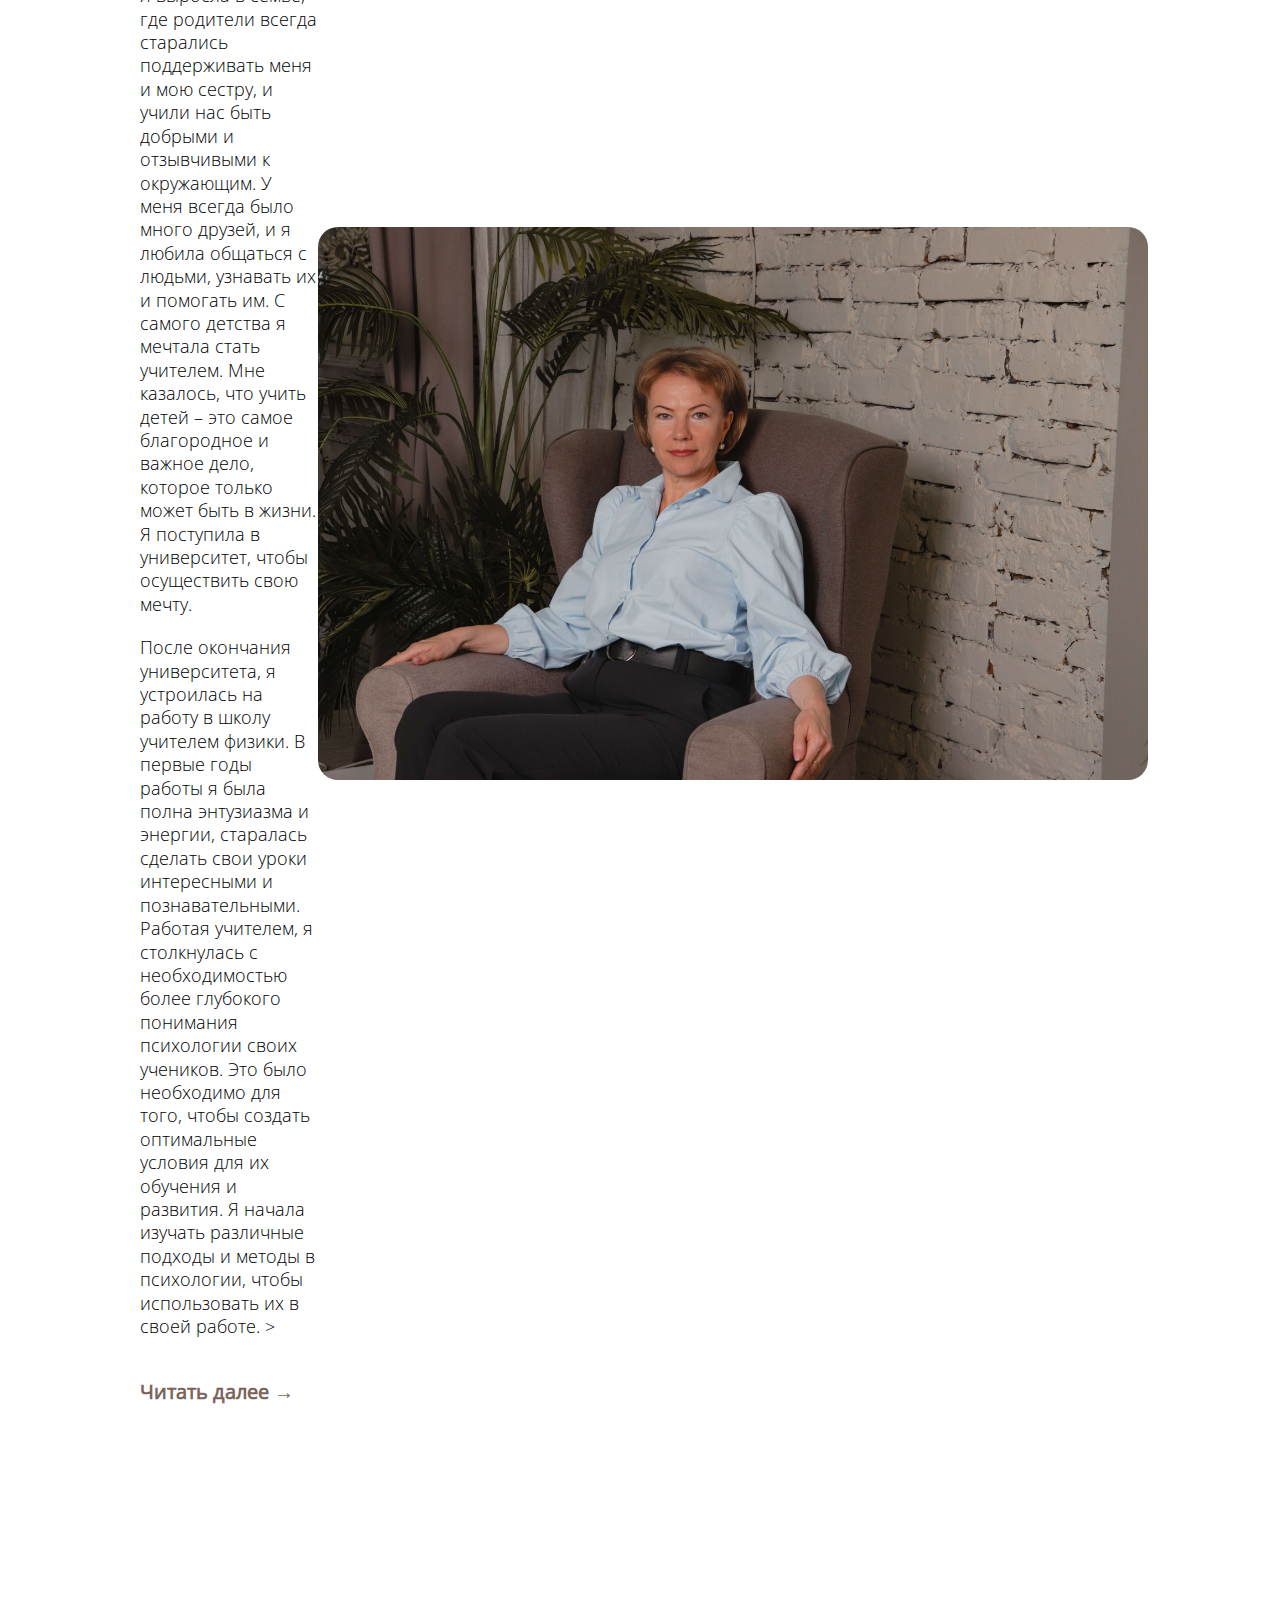
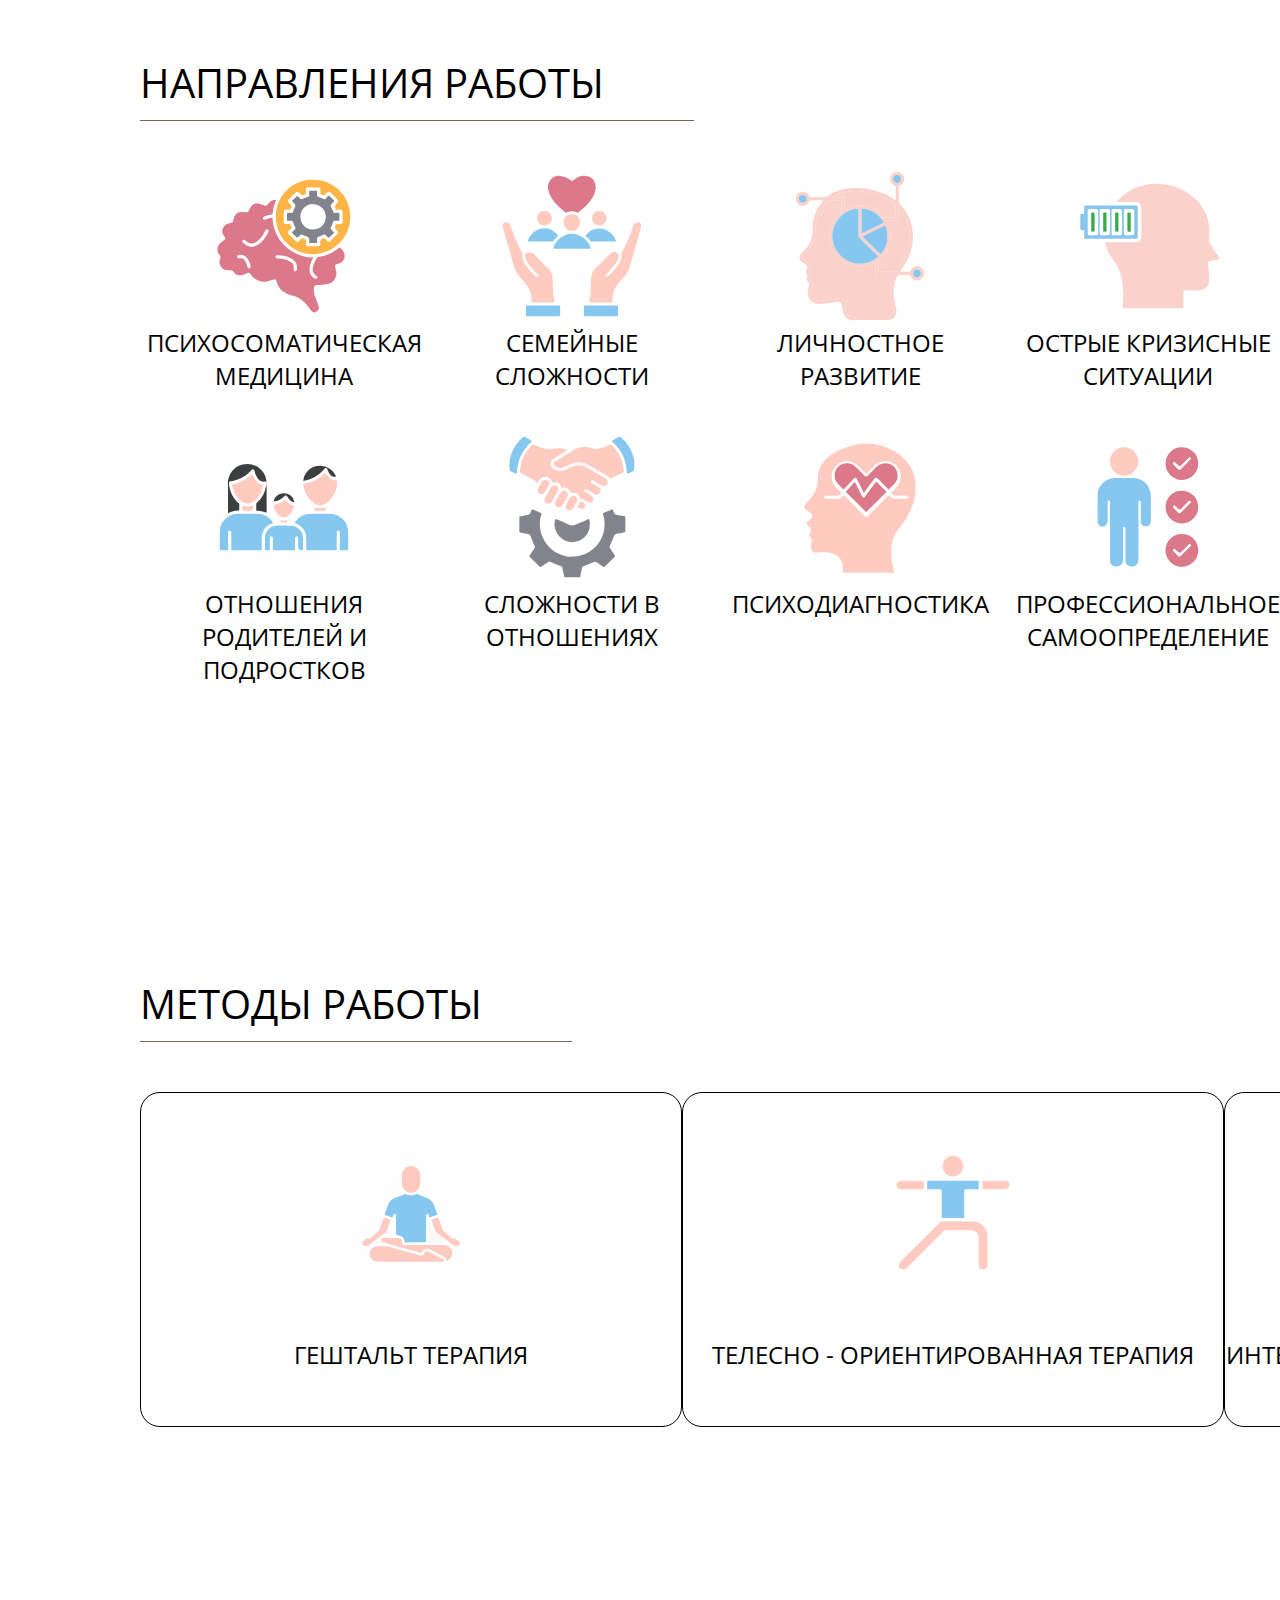
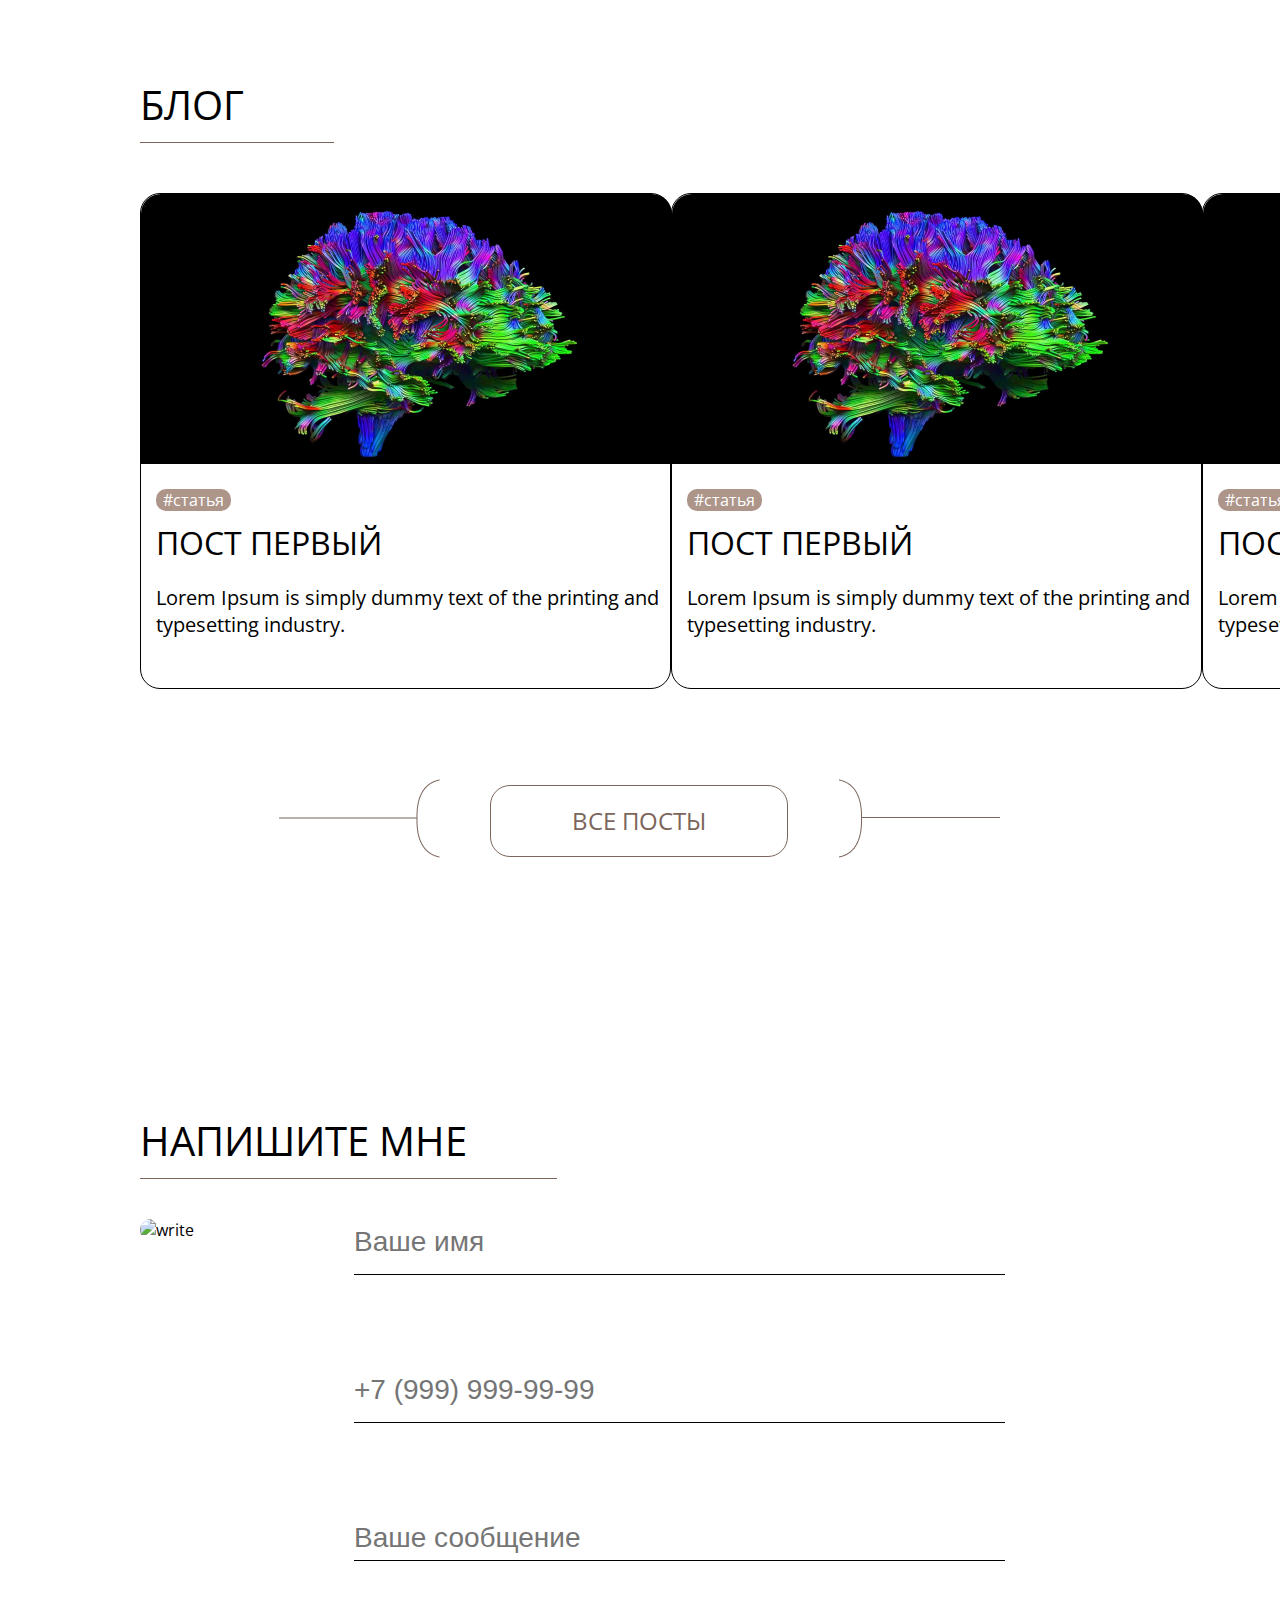
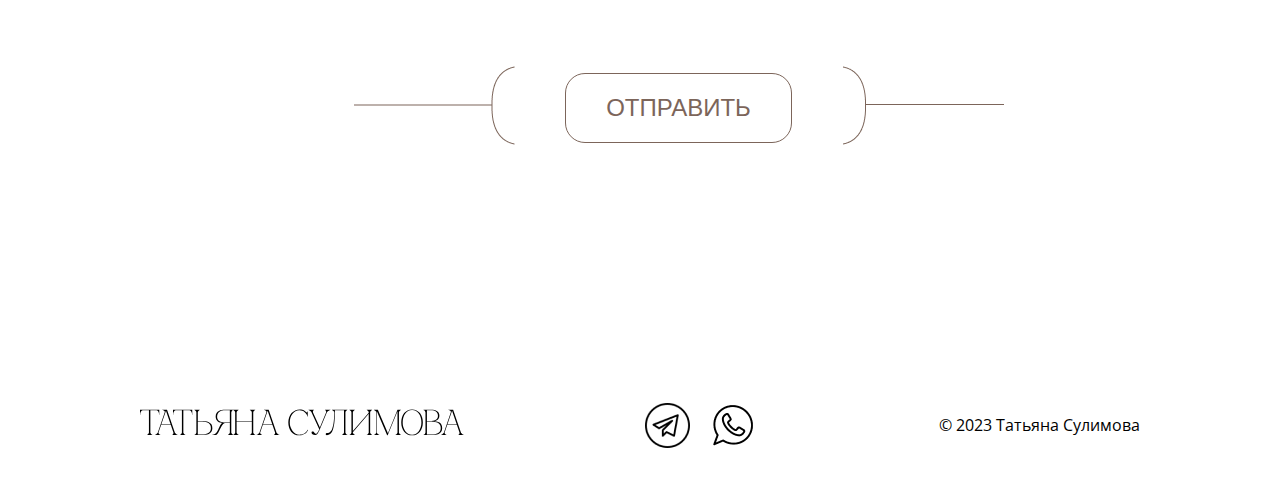
==== commit 065730f8: "pre-release index layout" ====
--- a/index.html
+++ b/index.html
@@ -111,13 +111,13 @@
             <div class="work-item-img">
               <img src="img/icons/social-services.svg" alt="item2" />
             </div>
-            <div class="work-item-text">СЕМЕЙНЫЕ СЛОЖНОСТИ</div>
+            <div class="work-item-text difficulties">СЕМЕЙНЫЕ СЛОЖНОСТИ</div>
           </div>
           <div class="work-item">
             <div class="work-item-img">
               <img src="img/icons/analytical-thinking.svg" alt="item3" />
             </div>
-            <div class="work-item-text">ЛИЧНОСТНОЕ РАЗВИТИЕ</div>
+            <div class="work-item-text growth">ЛИЧНОСТНОЕ РАЗВИТИЕ</div>
           </div>
           <div class="work-item">
             <div class="work-item-img">
@@ -161,13 +161,13 @@
             <div class="methods-item-img">
               <img src="img/icons/meditation.svg" alt="item1" />
             </div>
-            <div class="methods-item-name">ГЕШТАЛЬТ ТЕРАПИЯ</div>
+            <div class="methods-item-name geshtalt">ГЕШТАЛЬТ ТЕРАПИЯ</div>
           </div>
           <div class="methods-item">
             <div class="methods-item-img">
               <img src="img/icons/exercise2.svg" alt="item2" />
             </div>
-            <div class="methods-item-name">
+            <div class="methods-item-name terapy">
               ТЕЛЕСНО - ОРИЕНТИРОВАННАЯ ТЕРАПИЯ
             </div>
           </div>
@@ -175,7 +175,7 @@
             <div class="methods-item-img">
               <img src="img/icons/headphones.svg" alt="item3" />
             </div>
-            <div class="methods-item-name">
+            <div class="methods-item-name programming">
               ИНТЕГРАЛЬНОЕ НЕЙРОПРОГРАММИРОВАНИЕ
             </div>
           </div>
@@ -252,7 +252,7 @@
               class="input-message"
               placeholder="Ваше сообщение"
             />
-            <div class="write-me-btn">
+            <div class="write-me-btn btn-footer">
               <div class="write-me-line-left">
                 <img src="img/Left.png" alt="left" />
               </div>
--- a/css/index.css
+++ b/css/index.css
@@ -99,8 +99,9 @@
   display: none;
   flex-direction: column;
   align-items: center;
+  justify-content: space-between;
   position: fixed;
-  height: 50vh;
+  height: 100vh;
   top: 0;
   bottom: 0;
   left: 0;
@@ -115,6 +116,17 @@
 
 .logo-hidden {
   margin-top: 50px;
+}
+
+.networks-hidden {
+  margin-bottom: 50px;
+}
+
+.main-burger-menu {
+  display: flex;
+  flex-direction: column;
+  align-items: center;
+  gap: 15px;
 }
 
 .open {
@@ -404,7 +416,6 @@
 
 .write-me-img img {
   width: 810px;
-  height: 500px;
   border-radius: 20px;
 }
 
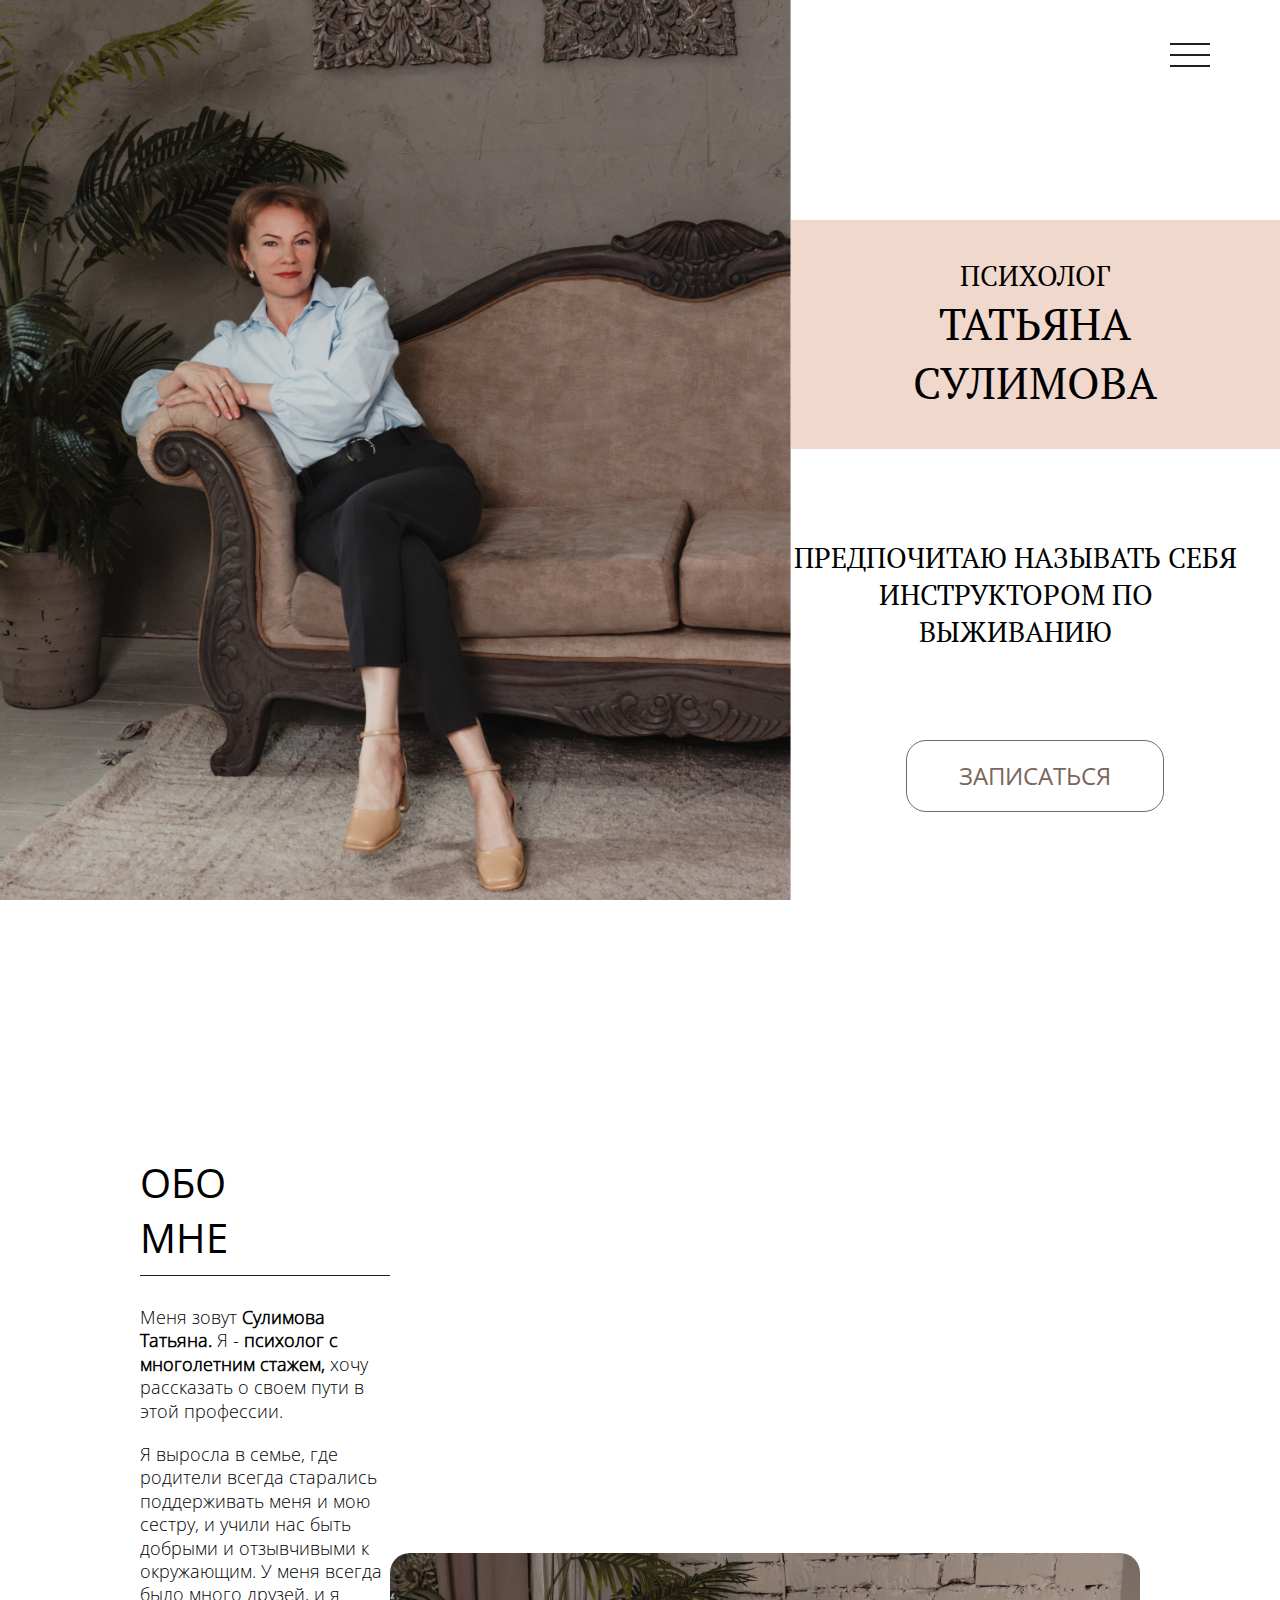
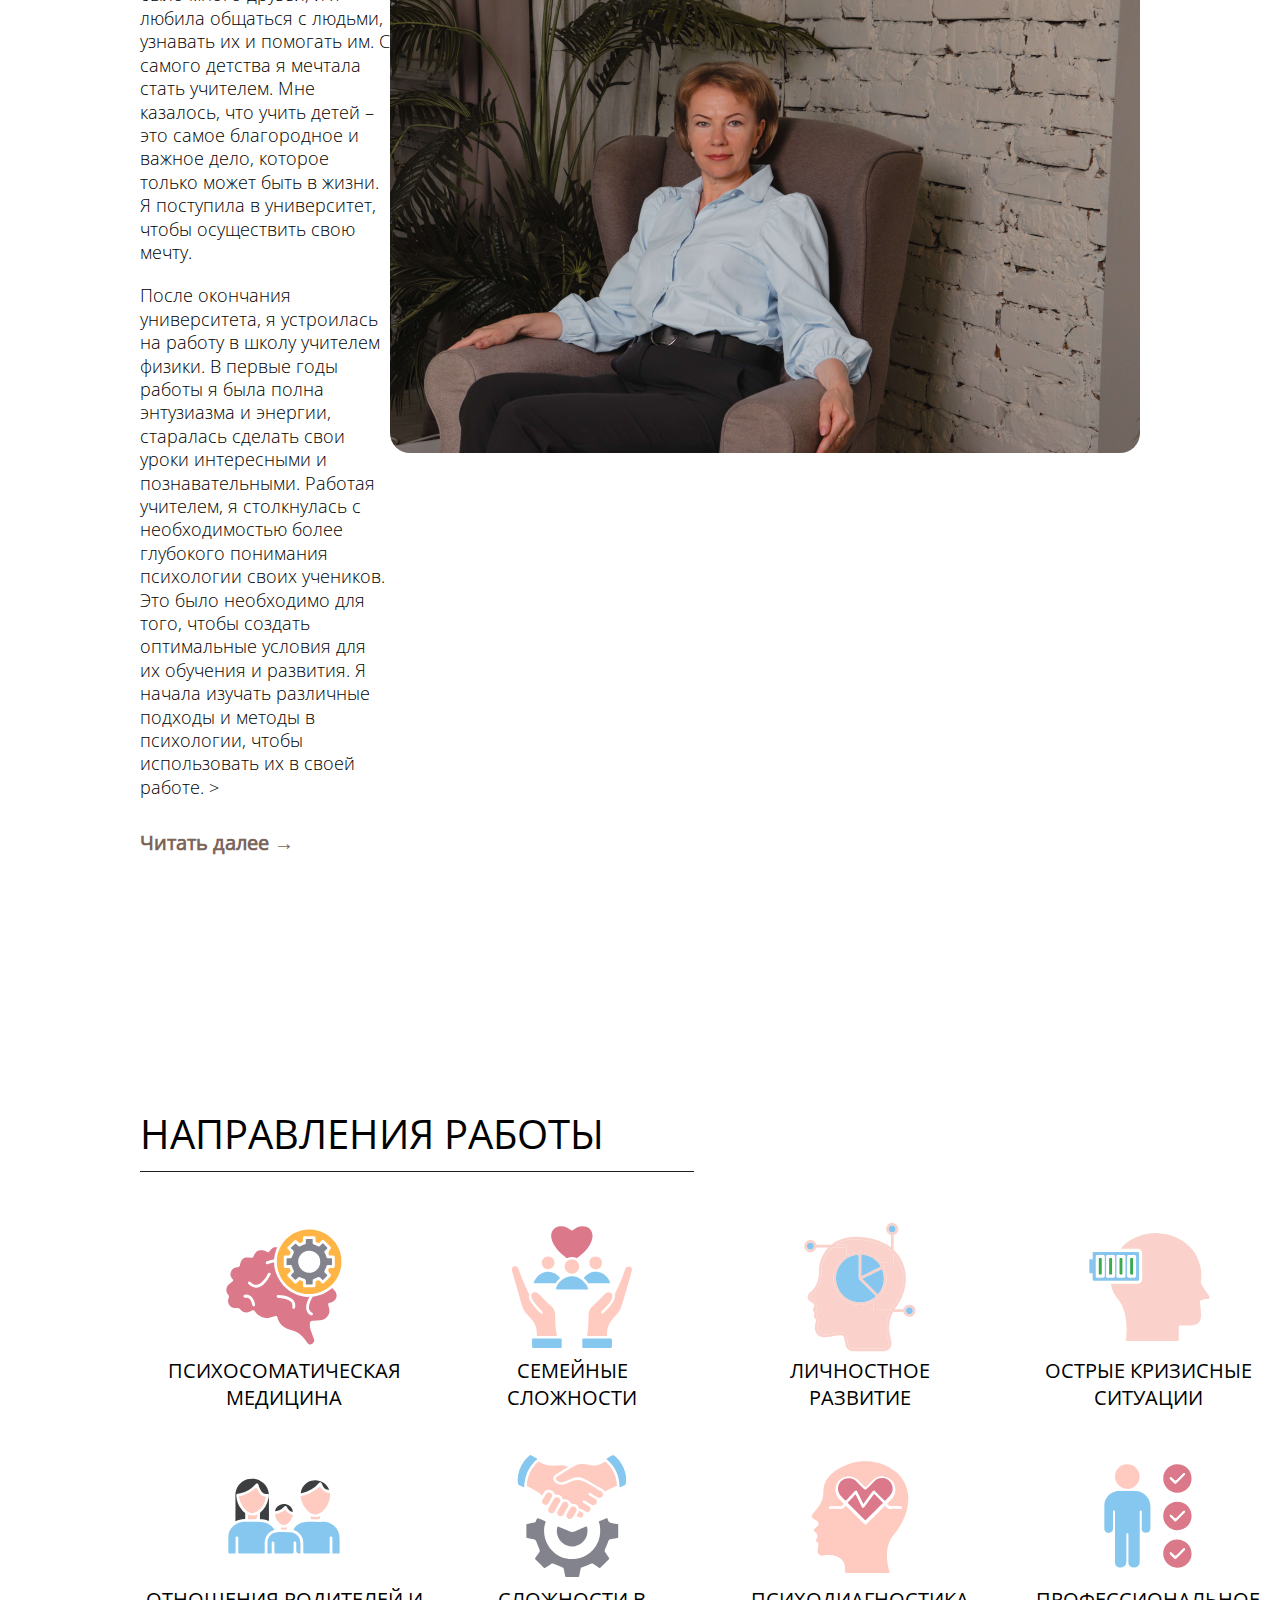
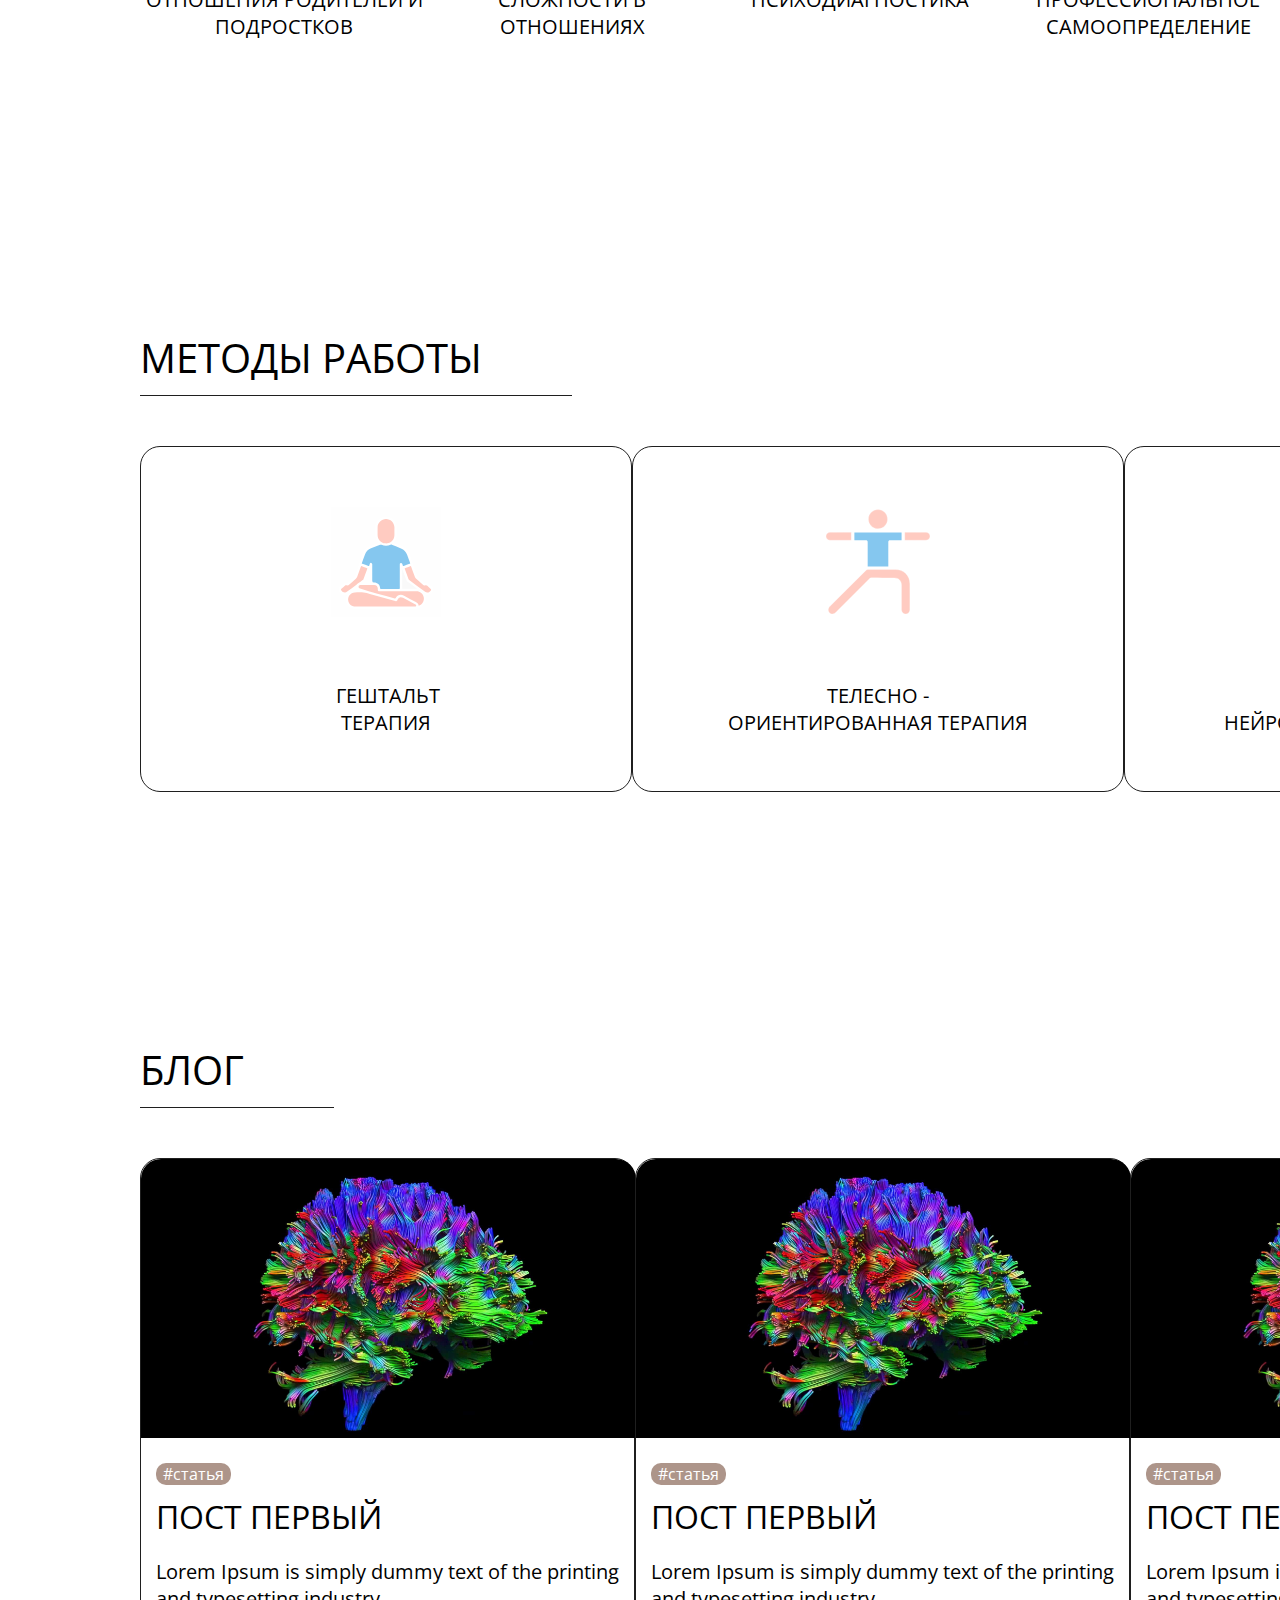
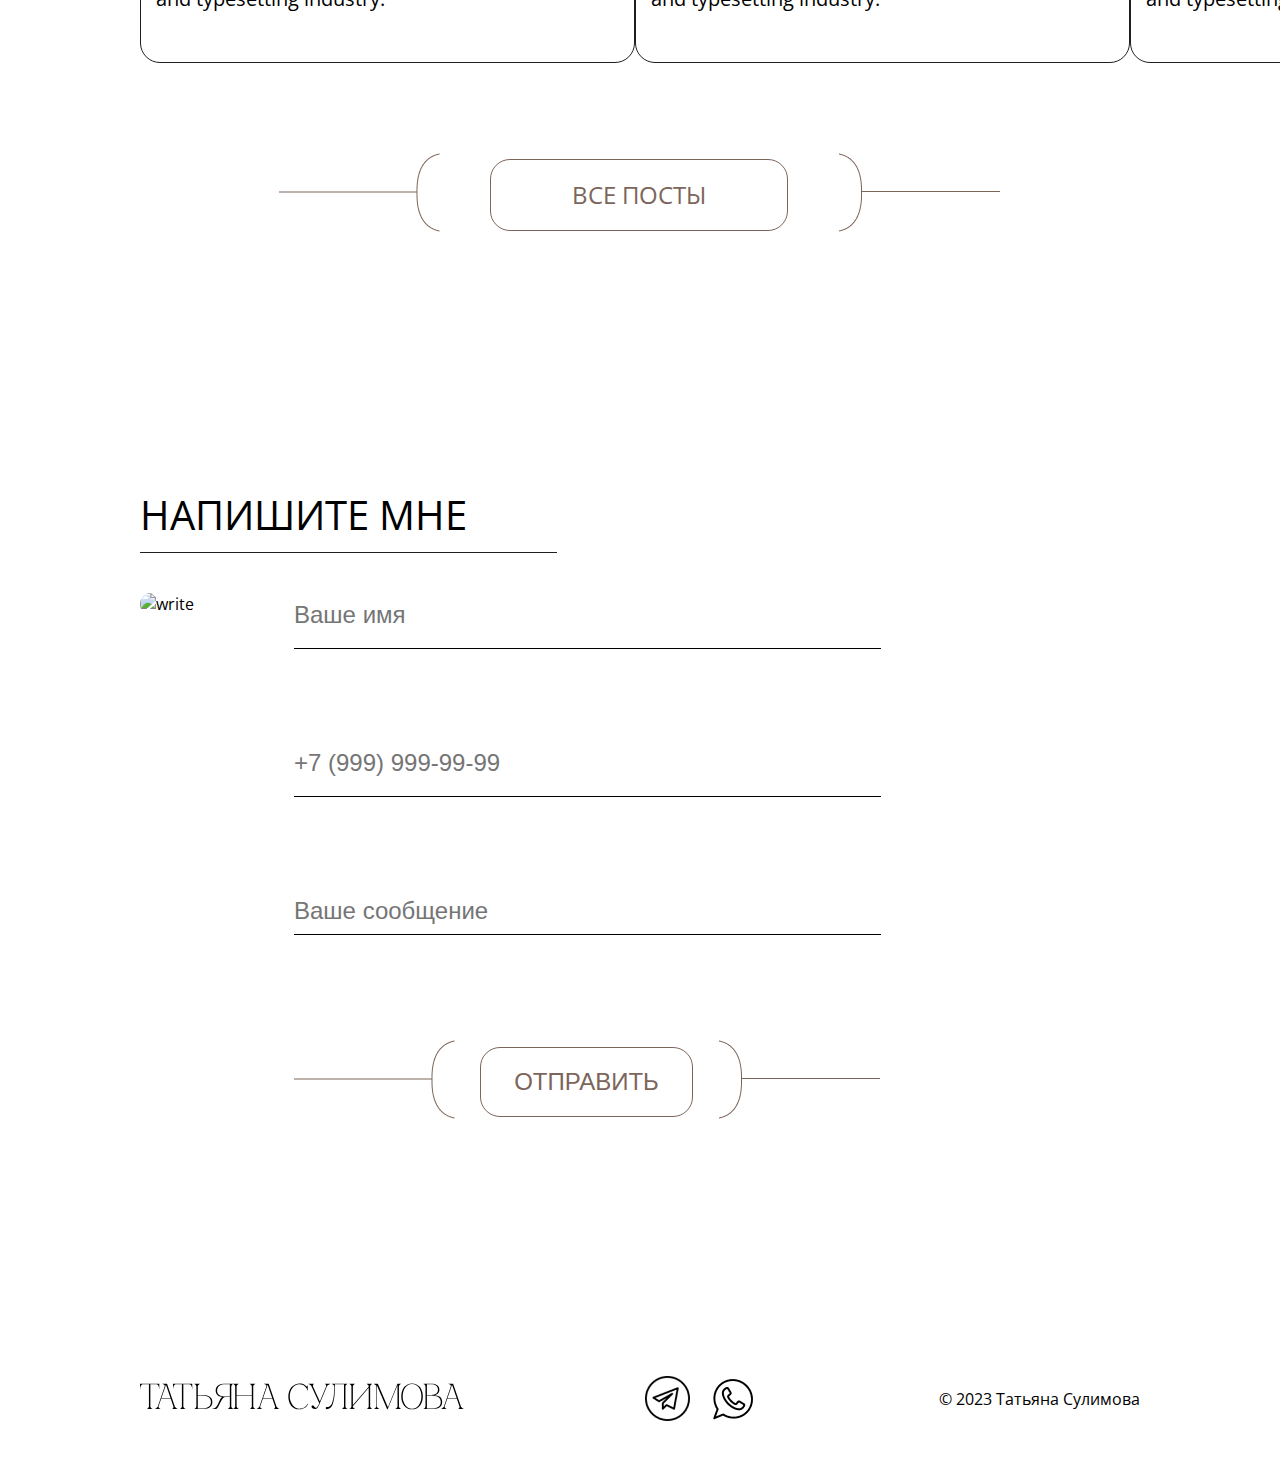
==== commit 3f17fb76: "pre-release index layout (adaptive)" ====
--- a/index.html
+++ b/index.html
@@ -36,8 +36,10 @@
         </nav>
         <div class="main-title">
           <div class="psyhology">ПСИХОЛОГ</div>
-          <div class="name">ТАТЬЯНА</div>
-          <div class="surname">СУЛИМОВА</div>
+          <div class="full-name">
+            <div class="name">ТАТЬЯНА</div>
+            <div class="surname">СУЛИМОВА</div>
+          </div>
         </div>
         <div class="main-slogan">
           ПРЕДПОЧИТАЮ НАЗЫВАТЬ СЕБЯ ИНСТРУКТОРОМ ПО ВЫЖИВАНИЮ
--- a/css/index.css
+++ b/css/index.css
@@ -58,7 +58,7 @@
 .burger-menu span {
   width: 100%;
   height: 2px;
-  background-color: black;
+  background-color: #1f1f1f;
   position: absolute;
   top: 50%;
   left: 50%;
@@ -110,7 +110,7 @@
   z-index: 1;
   overflow-y: auto;
   background-color: white;
-  color: black;
+  color: #1f1f1f;
   animation: burgerAnimation 0.5s;
 }
 
@@ -143,7 +143,7 @@
 }
 
 .burger-menu-nav a {
-  color: black;
+  color: #1f1f1f;
   text-decoration: none;
   font-size: 24px;
   text-transform: uppercase;
@@ -174,7 +174,7 @@
 .main-slogan {
   font-size: 28px;
   max-width: 494px;
-  margin-top: 120px;
+  margin-top: 90px;
   font-family: PT-Serif-Regular;
 }
 
@@ -182,7 +182,7 @@
   display: flex;
   align-items: center;
   gap: 30px;
-  margin-top: 120px;
+  margin-top: 90px;
 }
 
 .main-screen-button {
@@ -224,9 +224,13 @@
   padding-bottom: 10px;
   font-weight: 400;
   width: fit-content;
-  border-bottom: 1px solid #7c655a;
+  border-bottom: 1px solid #1f1f1f;
   padding-right: 90px;
   margin-bottom: 50px;
+}
+
+.about-title {
+  margin-bottom: 30px;
 }
 
 .about-content {
@@ -239,7 +243,7 @@
   max-width: 672px;
   font-size: 18px;
   font-family: Open-Sans-Light;
-  margin-bottom: 20px;
+  margin-bottom: 10px;
 }
 
 .about-discription p {
@@ -258,8 +262,8 @@
 }
 
 .about-img img {
-  max-width: 830px;
-  max-height: 555px;
+  max-width: 750px;
+  /* max-height: 500px; */
   border-radius: 20px;
 }
 
@@ -286,14 +290,19 @@
 }
 
 .work-item-img {
-  width: 150px;
+  width: 130px;
   align-items: center;
 }
 
 .work-item-text {
-  max-width: 321px;
-  font-size: 24px;
+  max-width: 300px;
+  font-size: 20px;
   text-align: center;
+}
+
+.difficulties,
+.growth {
+  width: 200px;
 }
 
 .methods {
@@ -306,7 +315,10 @@
 }
 
 .methods-item {
-  border: 1px solid black;
+  display: flex;
+  flex-direction: column;
+  align-items: center;
+  border: 1px solid #1f1f1f;
   border-radius: 20px;
   transition: transform 0.5s;
 }
@@ -316,14 +328,27 @@
 }
 
 .methods-item-img {
-  width: 120px;
-  padding: 60px 210px;
+  width: 110px;
+  padding: 60px 190px;
 }
 
 .methods-item-name {
-  font-size: 24px;
+  padding-bottom: 55px;
   text-align: center;
-  padding-bottom: 55px;
+  font-size: 20px;
+}
+
+.geshtalt {
+  width: 100px;
+}
+
+.terapy {
+  width: 310px;
+}
+
+.programming {
+  width: 300px;
+  align-items: center;
 }
 
 .blog {
@@ -332,12 +357,12 @@
 
 .blog-items {
   display: grid;
-  grid-template-columns: repeat(3, 531px);
+  grid-template-columns: repeat(3, 495px);
   justify-content: space-between;
 }
 
 .blog-item {
-  border: 1px solid black;
+  border: 1px solid #1f1f1f;
   border-radius: 20px;
   transition: transform 0.5s;
 }
@@ -351,8 +376,7 @@
 }
 
 .blog-item-img img {
-  width: 531px;
-  height: 270px;
+  width: 495px;
   border-radius: 20px 20px 0 0;
 }
 
@@ -415,18 +439,19 @@
 }
 
 .write-me-img img {
-  width: 810px;
+  width: 780px;
   border-radius: 20px;
 }
 
 .write-me-content {
   display: flex;
-  gap: 160px;
+  gap: 100px;
 }
 
 .write-me-form {
   display: flex;
   flex-direction: column;
+  width: 587px;
 }
 
 .input-name,
@@ -436,7 +461,7 @@
   border-bottom: 1px solid black;
   height: 45px;
   margin-bottom: 15px;
-  font-size: 28px;
+  font-size: 24px;
   outline: none;
   transition: height 0.5s;
 }
@@ -461,6 +486,10 @@
   background: white;
   border: 1px solid #7c655a;
   font-size: 24px;
+}
+
+.btn-footer {
+  gap: 25px;
 }
 
 .input-name,
@@ -512,3 +541,111 @@
 .footer-year {
   gap: 5px;
 }
+
+@media screen and (max-width: 1800px) {
+  .psyhology,
+  .name,
+  .surname,
+  .main-slogan,
+  .main-sign {
+    padding-left: 15%;
+  }
+  /* Доделать блоги, методы и форму */
+}
+
+@media screen and (max-width: 1600px) {
+  .psyhology,
+  .name,
+  .surname,
+  .main-slogan,
+  .main-sign {
+    padding-left: 10%;
+  }
+
+  .psyhology {
+    font-size: 36px;
+    padding-bottom: 20px;
+  }
+
+  .name,
+  .surname {
+    font-size: 54px;
+  }
+
+  .main-sign {
+    justify-content: center;
+    padding-left: 0;
+  }
+
+  .main-line-left,
+  .main-line-right {
+    display: none;
+  }
+}
+
+@media screen and (max-width: 1500px) {
+  .burger-menu {
+    right: 70px;
+  }
+
+  .main-title {
+    text-align: center;
+  }
+
+  .psyhology,
+  .name,
+  .surname,
+  .main-slogan {
+    padding: 0;
+  }
+
+  .psyhology {
+    font-size: 32px;
+  }
+
+  .surname {
+    text-indent: 0;
+  }
+
+  .main-slogan {
+    max-width: 450px;
+    text-align: center;
+  }
+}
+
+@media screen and (max-width: 1300px) {
+  .psyhology,
+  .main-slogan {
+    font-size: 28px;
+  }
+
+  .name,
+  .surname {
+    font-size: 44px;
+  }
+}
+
+@media screen and (max-width: 1250px) {
+  .main-screen {
+    display: flex;
+    flex-direction: column;
+  }
+
+  .main-sreen-left {
+    position: relative;
+    top: 100px;
+  }
+
+  .main-sreen-left img {
+    width: 100%;
+    height: 90%;
+  }
+
+  .main-screen-right {
+    margin-top: 100px;
+  }
+
+  .main-title {
+    background-color: #fff;
+  }
+}
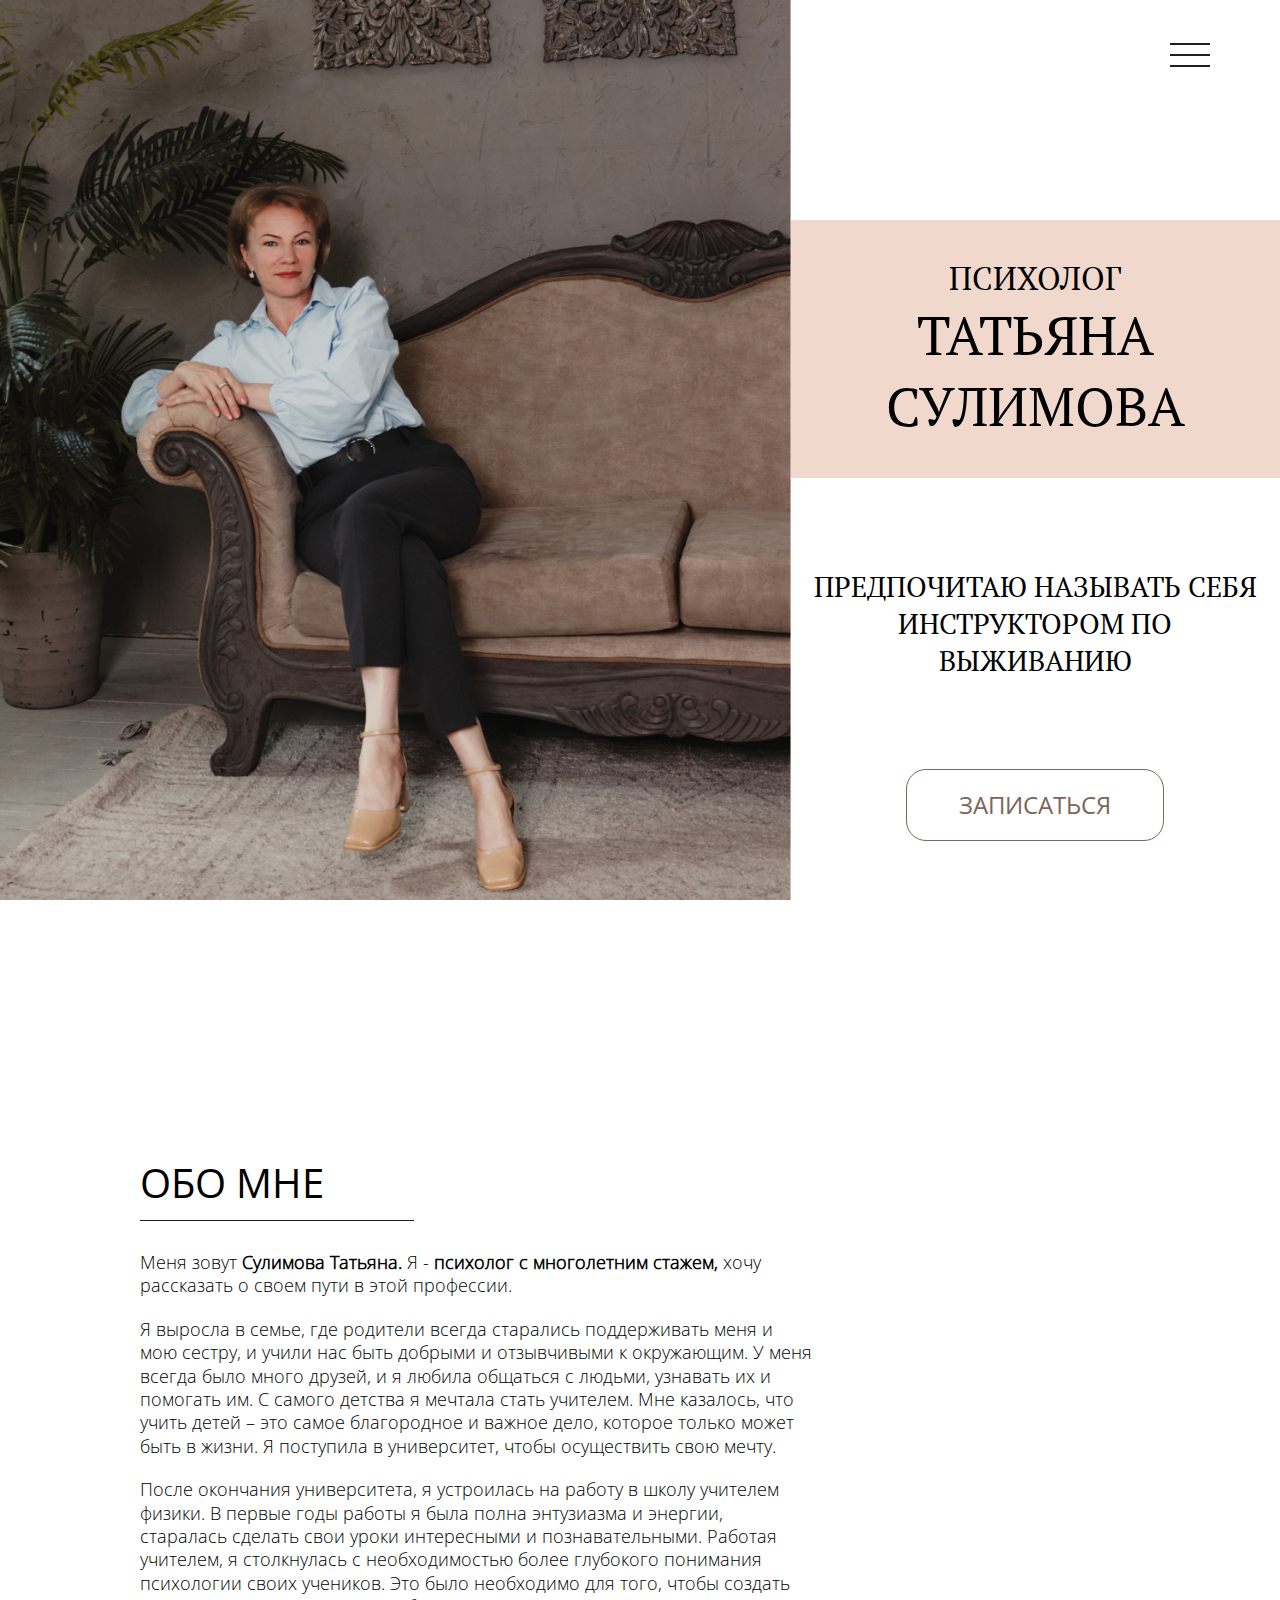
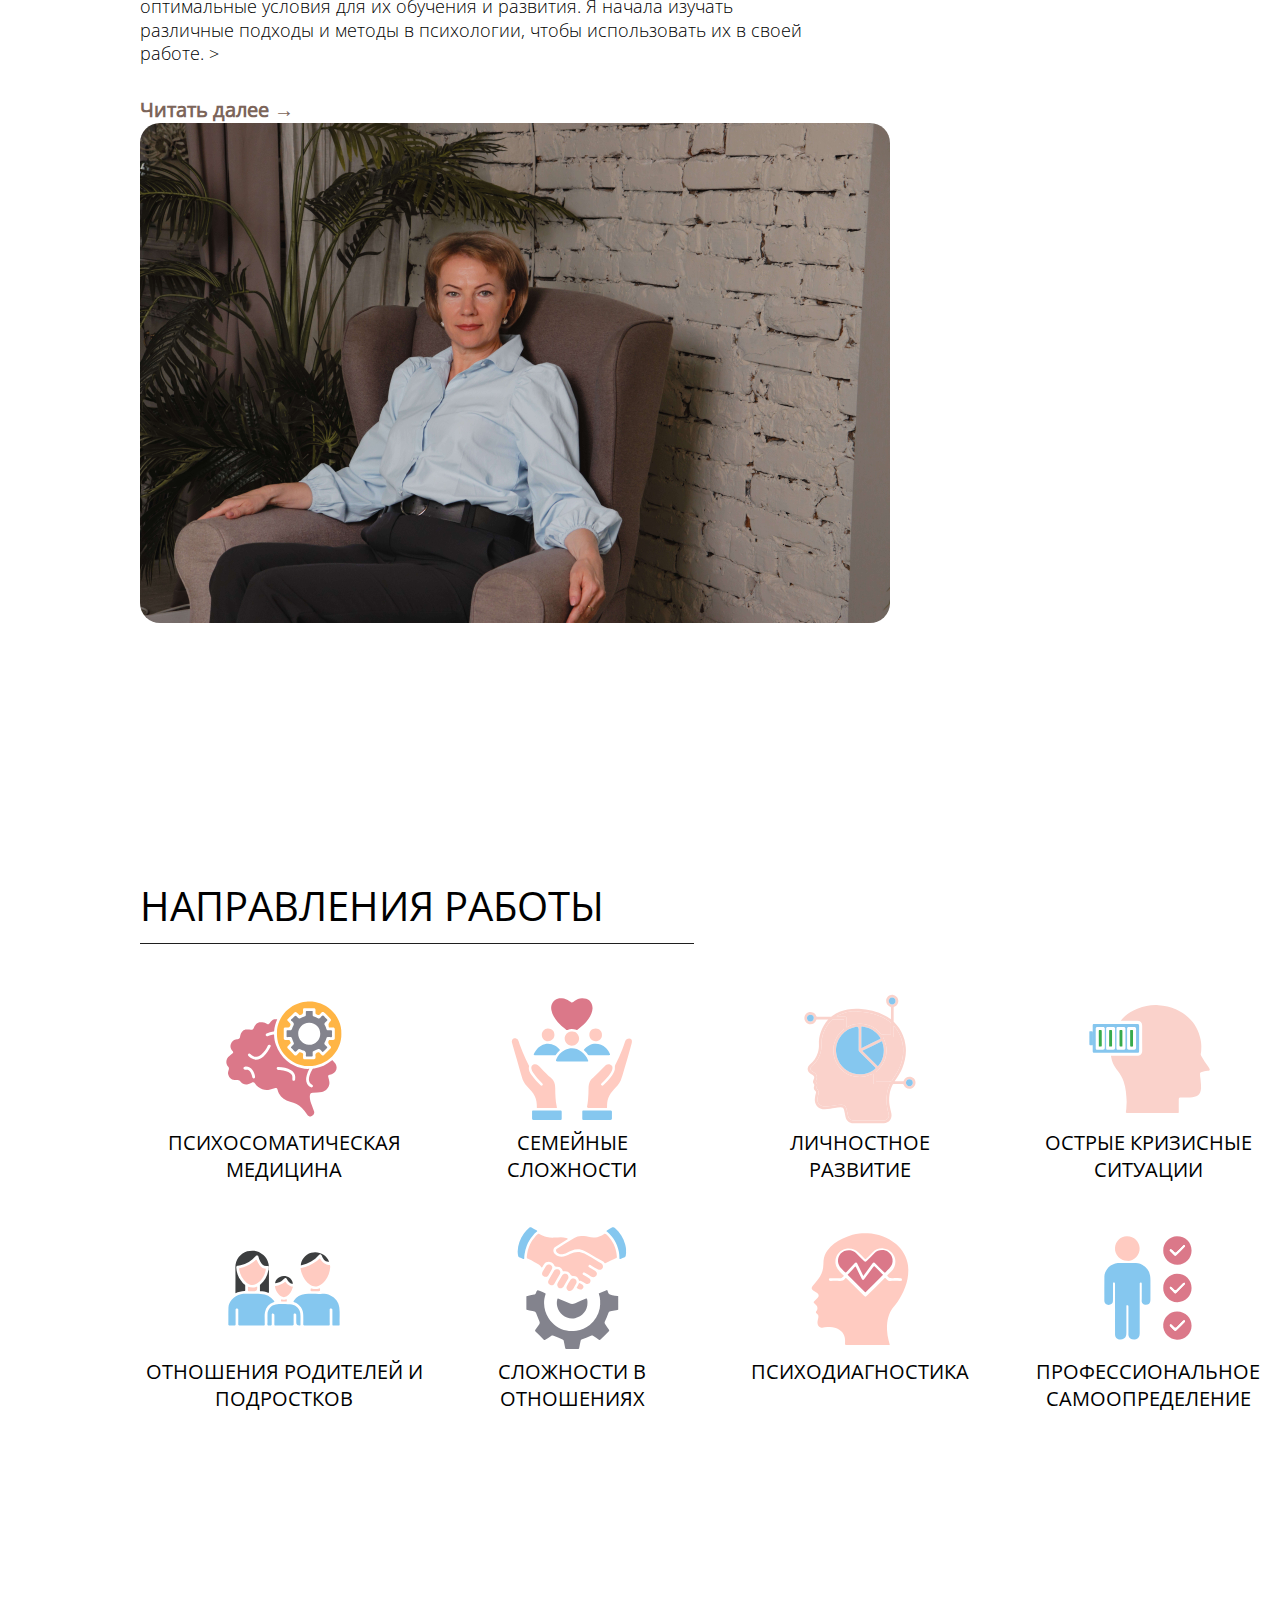
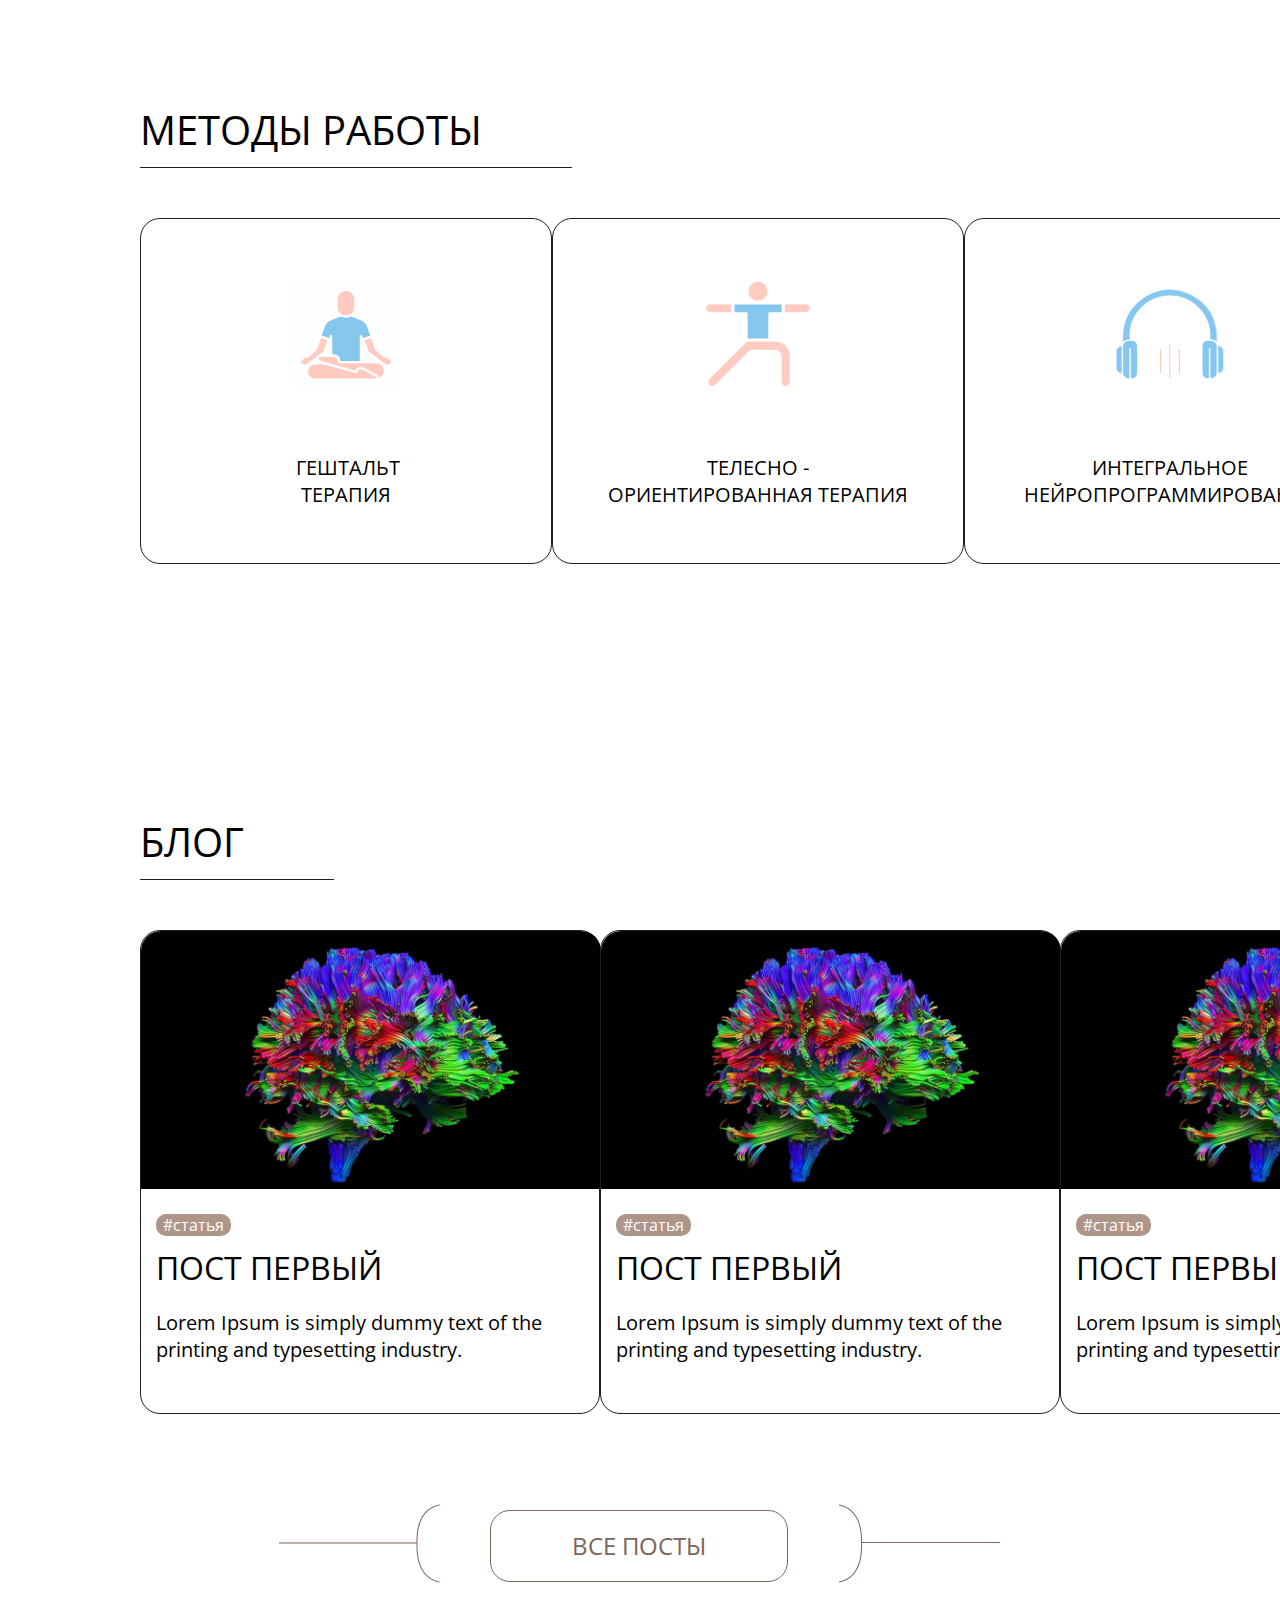
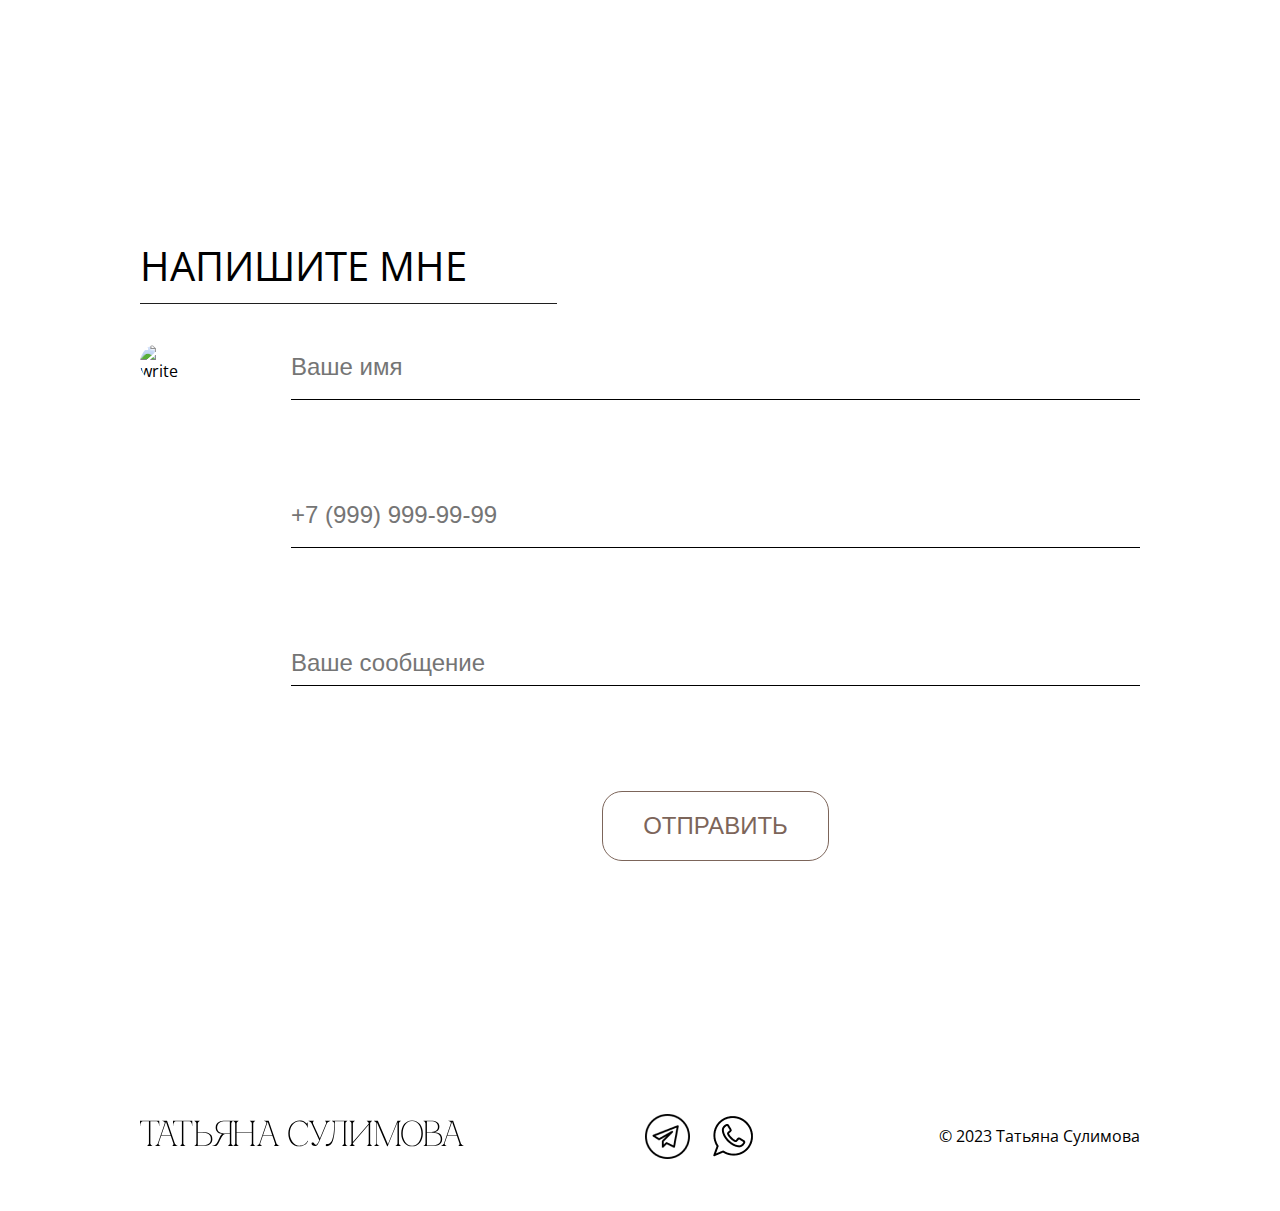
==== commit 9d1d18ce: "pre-release index layout" ====
--- a/index.html
+++ b/index.html
@@ -3,7 +3,6 @@
   <head>
     <meta charset="UTF-8" />
     <meta name="viewport" content="width=device-width, initial-scale=1.0" />
-    <!-- <link rel="shortcut icon" href="img/ico.png" type="image/png" /> -->
     <link rel="stylesheet" href="css/index.css" />
     <title>Психолог Татьяна Сулимова</title>
   </head>
@@ -91,9 +90,9 @@
             <a href="./pages/about.html" class="about-discription-link">
               Читать далее →
             </a>
-          </div>
-          <div class="about-img">
-            <img src="img/IMG_9125_2.JPG" alt="about-photo" />
+            <div class="about-img">
+              <img src="img/IMG_9125_2.JPG" alt="about-photo" />
+            </div>
           </div>
         </div>
       </div>
--- a/css/index.css
+++ b/css/index.css
@@ -15,7 +15,7 @@
 }
 
 body {
-  font-family: 'Open-Sans-Regular';
+  font-family: "Open-Sans-Regular";
 }
 
 .container {
@@ -171,6 +171,11 @@
   text-indent: 140px;
 }
 
+.full-name {
+  display: flex;
+  flex-direction: column;
+}
+
 .main-slogan {
   font-size: 28px;
   max-width: 494px;
@@ -263,7 +268,6 @@
 
 .about-img img {
   max-width: 750px;
-  /* max-height: 500px; */
   border-radius: 20px;
 }
 
@@ -543,12 +547,37 @@
 }
 
 @media screen and (max-width: 1800px) {
+  .container {
+    width: calc(100% - 5%);
+  }
+
   .psyhology,
   .name,
   .surname,
   .main-slogan,
   .main-sign {
     padding-left: 15%;
+  }
+
+  .methods-item-img {
+    padding: 60px 150px;
+  }
+
+  .blog-items {
+    grid-template-columns: repeat(3, 460px);
+  }
+
+  .blog-item-img img {
+    width: 460px;
+  }
+
+  .write-me-form {
+    width: 90%;
+  }
+
+  .write-me-line-left,
+  .write-me-line-right {
+    display: none;
   }
   /* Доделать блоги, методы и форму */
 }
@@ -599,6 +628,11 @@
     padding: 0;
   }
 
+  .main-slogan {
+    margin: 0 auto;
+    padding-top: 90px;
+  }
+
   .psyhology {
     font-size: 32px;
   }
@@ -614,38 +648,4 @@
 }
 
 @media screen and (max-width: 1300px) {
-  .psyhology,
-  .main-slogan {
-    font-size: 28px;
-  }
-
-  .name,
-  .surname {
-    font-size: 44px;
-  }
-}
-
-@media screen and (max-width: 1250px) {
-  .main-screen {
-    display: flex;
-    flex-direction: column;
-  }
-
-  .main-sreen-left {
-    position: relative;
-    top: 100px;
-  }
-
-  .main-sreen-left img {
-    width: 100%;
-    height: 90%;
-  }
-
-  .main-screen-right {
-    margin-top: 100px;
-  }
-
-  .main-title {
-    background-color: #fff;
-  }
-}
+}
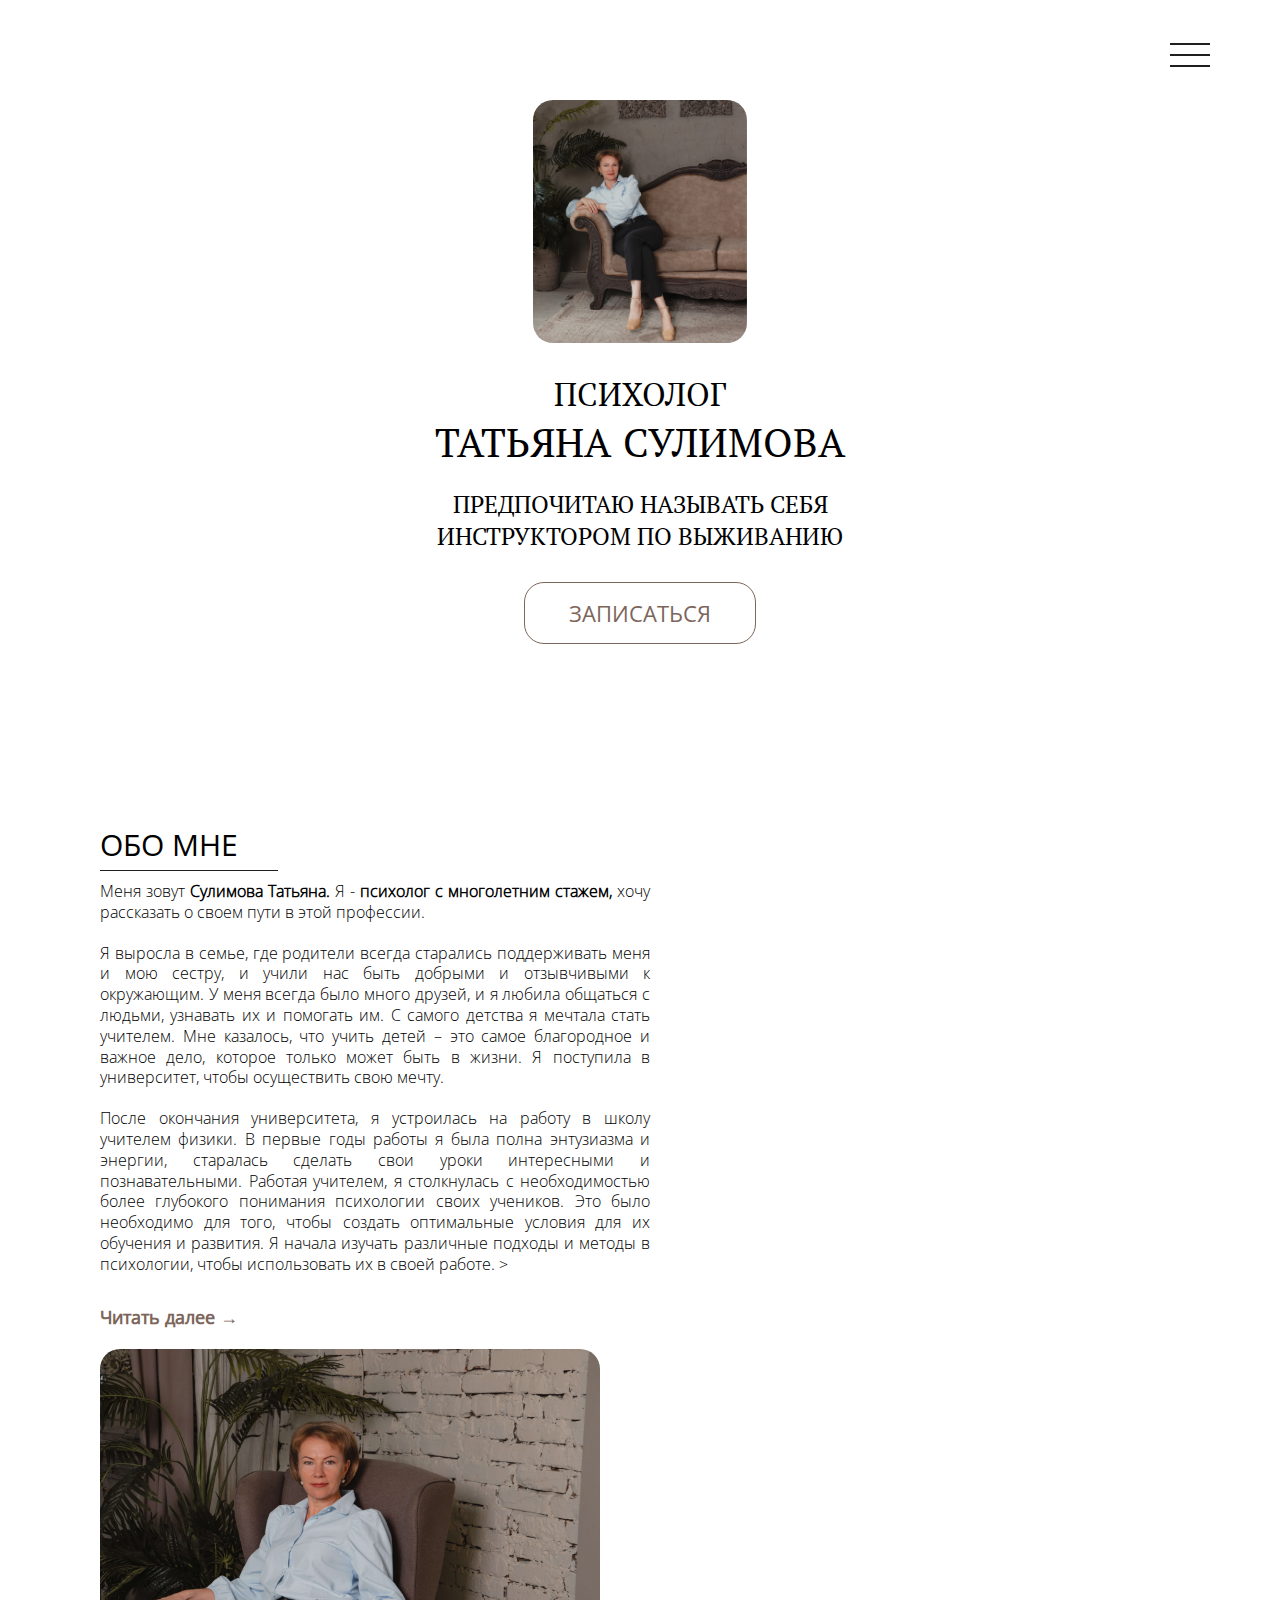
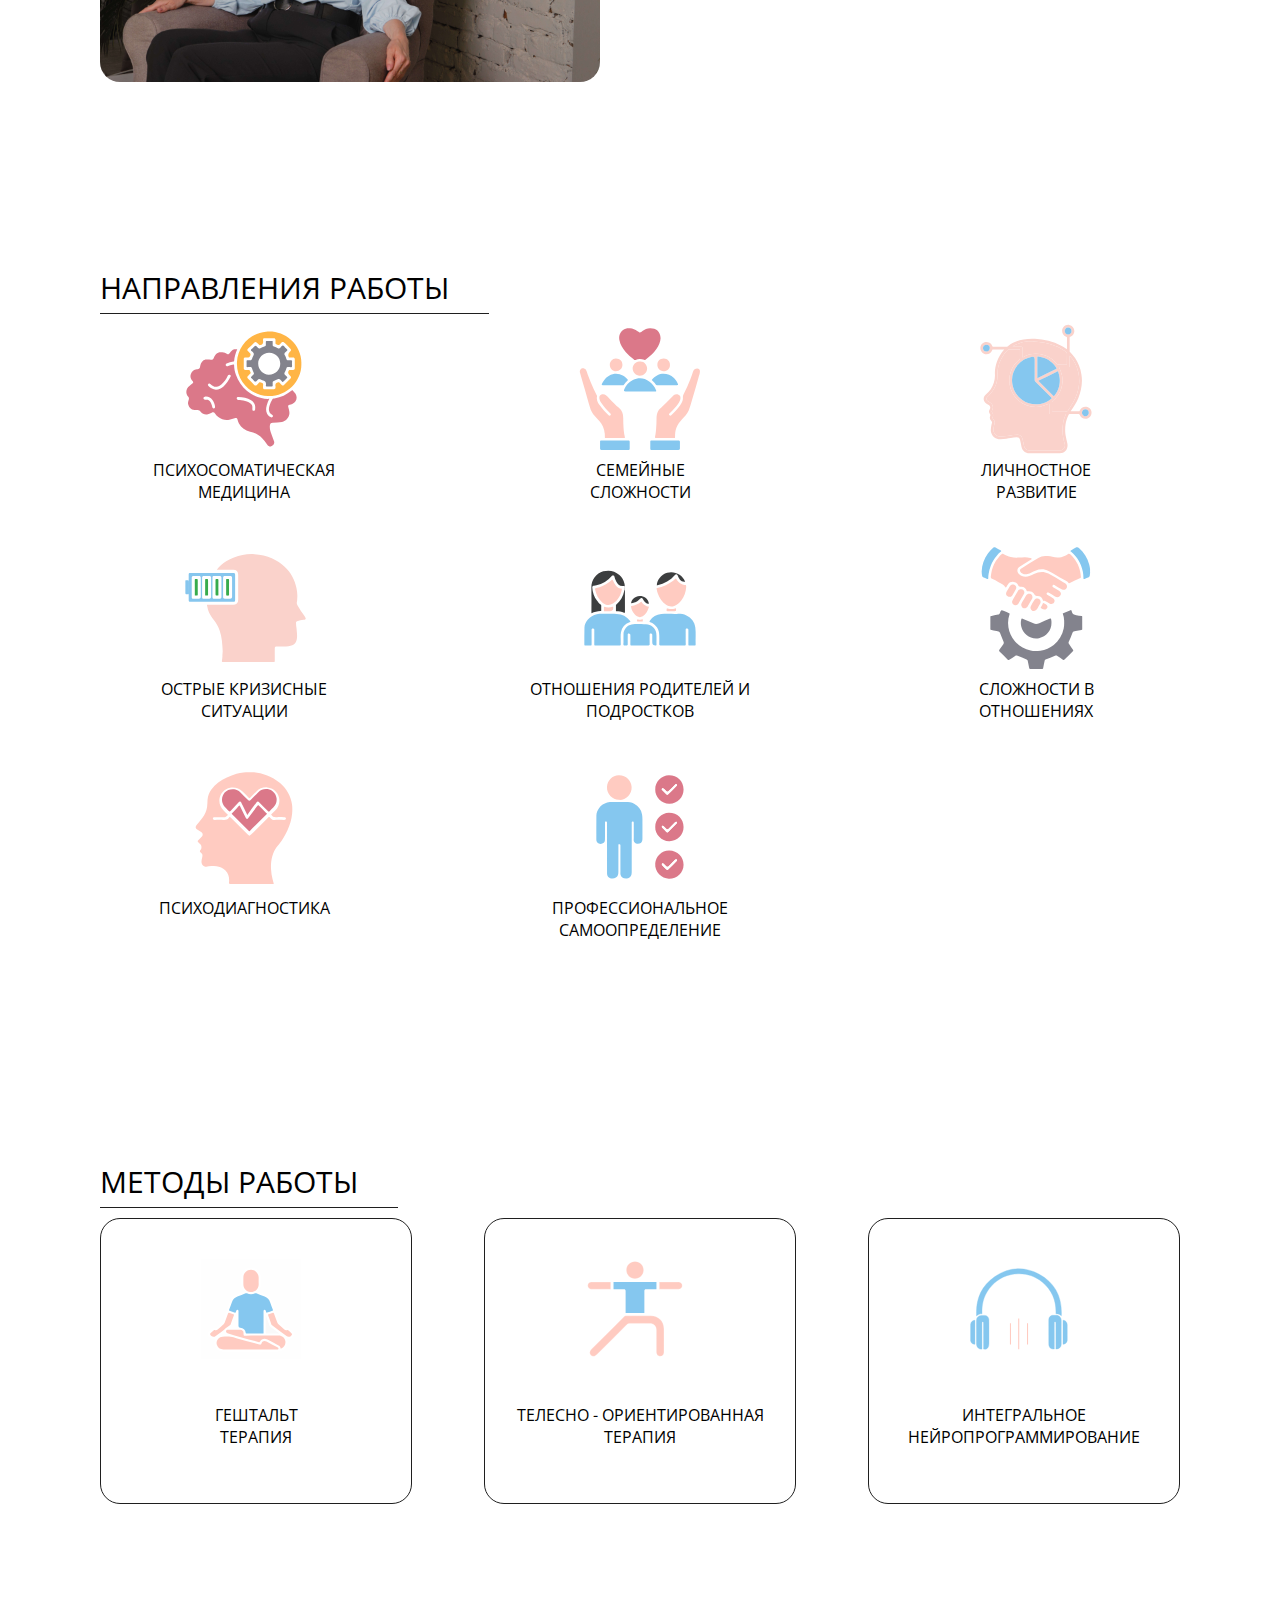
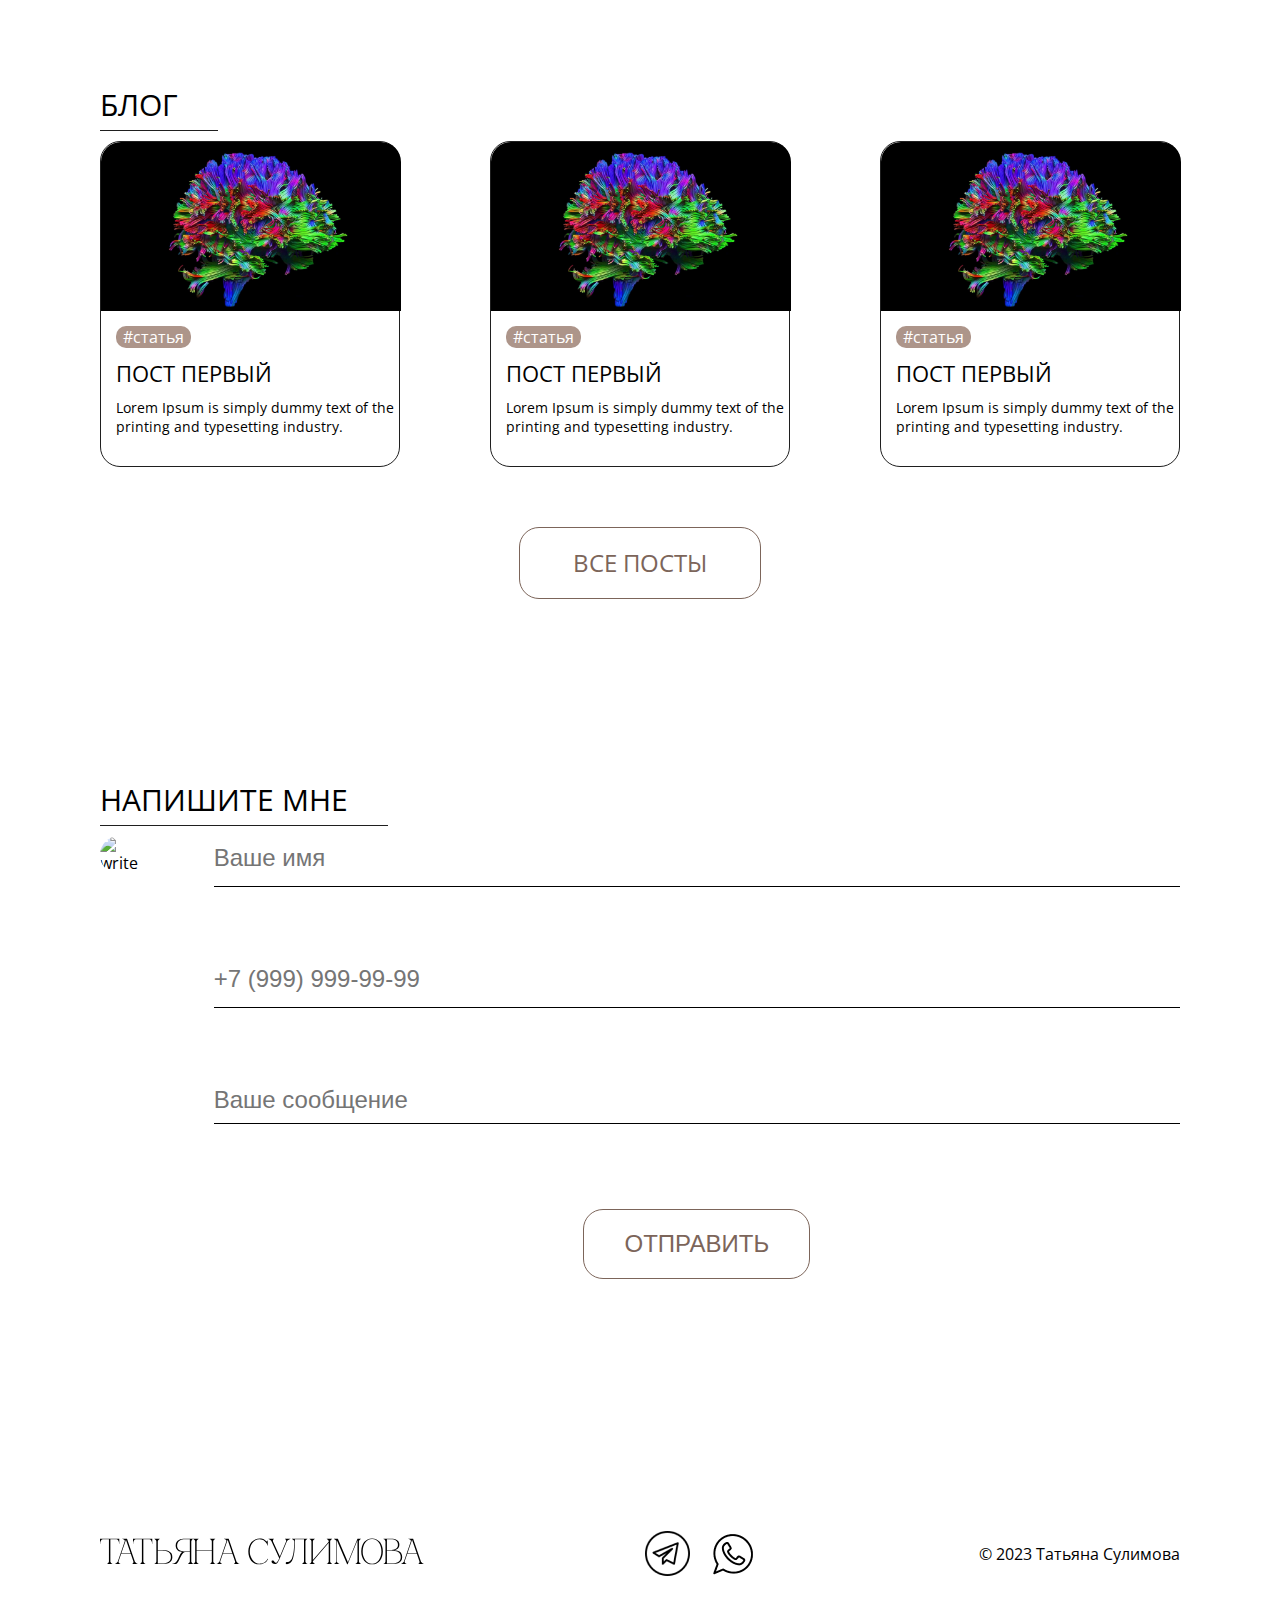
==== commit 79ebc739: "pre-release index layout" ====
--- a/index.html
+++ b/index.html
@@ -281,5 +281,6 @@
     </footer>
     <script src="js/scroll.js"></script>
     <script src="js/menu.js"></script>
+    <script src="js/ovrerflow.js"></script>
   </body>
 </html>
--- a/css/index.css
+++ b/css/index.css
@@ -19,7 +19,6 @@
 }
 
 .container {
-  max-width: calc(100% - 280px);
   margin: 0 auto;
 }
 
@@ -249,6 +248,7 @@
   font-size: 18px;
   font-family: Open-Sans-Light;
   margin-bottom: 10px;
+  text-align: justify;
 }
 
 .about-discription p {
@@ -547,8 +547,13 @@
 }
 
 @media screen and (max-width: 1800px) {
-  .container {
-    width: calc(100% - 5%);
+  .main-line-left,
+  .main-line-right,
+  .blog-line-left,
+  .blog-line-right,
+  .write-me-line-left,
+  .write-me-line-right {
+    display: none;
   }
 
   .psyhology,
@@ -559,6 +564,10 @@
     padding-left: 15%;
   }
 
+  .main-sign {
+    justify-content: center;
+  }
+
   .methods-item-img {
     padding: 60px 150px;
   }
@@ -575,11 +584,24 @@
     width: 90%;
   }
 
-  .write-me-line-left,
-  .write-me-line-right {
-    display: none;
-  }
   /* Доделать блоги, методы и форму */
+}
+
+@media screen and (max-width: 1700px) {
+  .about-img img {
+    width: 650px;
+  }
+}
+
+@media screen and (max-width: 1620px) {
+  .about-img img {
+    width: 550px;
+  }
+
+  .about-discription {
+    font-size: 16px;
+    max-width: 600px;
+  }
 }
 
 @media screen and (max-width: 1600px) {
@@ -605,14 +627,88 @@
     justify-content: center;
     padding-left: 0;
   }
-
-  .main-line-left,
-  .main-line-right {
-    display: none;
+}
+
+@media screen and (max-width: 1560px) {
+  .about-title,
+  .methods-title,
+  .work-title,
+  .blog-title,
+  .contact-title {
+    font-size: 30px;
+    padding-right: 40px;
+    padding-bottom: 5px;
+    margin-bottom: 10px;
+  }
+
+  .work-item-img {
+    width: 110px;
+  }
+
+  .work-item-text {
+    max-width: 220px;
+    font-size: 16px;
+  }
+
+  .difficulties,
+  .growth {
+    width: 180px;
+  }
+
+  .methods-item-img {
+    padding: 40px 120px;
+  }
+
+  .methods-item-img img {
+    width: 100px;
+  }
+
+  .methods-item-name {
+    font-size: 16px;
+  }
+
+  .blog-items {
+    grid-template-columns: repeat(3, 400px);
+  }
+
+  .blog-item-img {
+    margin-bottom: 10px;
+  }
+
+  .blog-item-img img {
+    width: 400px;
+  }
+
+  .blog-item-title {
+    font-size: 24px;
+  }
+
+  .blog-item-preview {
+    font-size: 16px;
+    padding-top: 10px;
+    padding-bottom: 30px;
+    width: 380px;
+  }
+
+  .blog-btn {
+    margin-top: 60px;
+    gap: 30px;
+  }
+
+  .blog-button {
+    width: 240px;
+  }
+
+  .write-me-img img {
+    width: 650px;
   }
 }
 
 @media screen and (max-width: 1500px) {
+  .container {
+    width: calc(100% - 200px);
+  }
+
   .burger-menu {
     right: 70px;
   }
@@ -645,7 +741,556 @@
     max-width: 450px;
     text-align: center;
   }
+
+  .blog-items {
+    grid-template-columns: repeat(3, 350px);
+  }
+
+  .blog-item-img img {
+    width: 350px;
+  }
+
+  .blog-item-preview {
+    width: 330px;
+  }
+}
+
+@media screen and (max-width: 1380px) {
+  .methods-item-img {
+    padding: 40px 100px;
+  }
+
+  .about-discription {
+    font-size: 16px;
+    max-width: 450px;
+  }
+
+  .work-items {
+    grid-template-columns: repeat(3, 288px);
+  }
+
+  .work-item-img {
+    width: 130px;
+  }
+
+  .blog-items {
+    grid-template-columns: repeat(3, 300px);
+  }
+
+  .blog-item-img img {
+    width: 300px;
+  }
+
+  .blog-item-title {
+    font-size: 22px;
+  }
+
+  .blog-item-preview {
+    font-size: 14px;
+    width: 280px;
+  }
+
+  .write-me-content {
+    gap: 60px;
+  }
+
+  .write-me-img img {
+    width: 580px;
+  }
+
+  .input-name,
+  .input-phone,
+  .input-message input {
+    margin-bottom: 70px;
+    padding-bottom: 5px;
+  }
+
+  .write-me-btn {
+    margin-top: 70px;
+  }
+}
+
+@media screen and (max-width: 1350px) {
+  .about-discription {
+    max-width: 550px;
+  }
+
+  .about-discription p {
+    padding-bottom: 20px;
+  }
+
+  .about-discription-link {
+    font-size: 18px;
+  }
+
+  .about-img {
+    margin-top: 20px;
+  }
+
+  .about-img img {
+    width: 500px;
+  }
 }
 
 @media screen and (max-width: 1300px) {
-}
+  .main-screen {
+    flex-direction: column;
+  }
+
+  .main-sreen-left {
+    display: flex;
+    justify-content: center;
+    margin-top: 100px;
+  }
+
+  .main-sreen-left img {
+    height: 27vh;
+    border-radius: 20px;
+  }
+
+  .main-screen-right {
+    margin-top: 30px;
+  }
+
+  .main-title {
+    background-color: white;
+    padding: 0;
+  }
+
+  .full-name {
+    flex-direction: row;
+    justify-content: center;
+    gap: 12px;
+  }
+
+  .name,
+  .surname {
+    font-size: 40px;
+  }
+
+  .main-slogan {
+    padding-top: 20px;
+    font-size: 24px;
+    font-size: 24px;
+  }
+
+  .main-sign {
+    margin-top: 30px;
+  }
+
+  .main-screen-button {
+    font-size: 22px;
+    height: 60px;
+    width: 230px;
+    line-height: 60px;
+  }
+
+  .about,
+  .work,
+  .methods,
+  .blog,
+  .write-me {
+    margin-top: 180px;
+  }
+}
+
+@media screen and (max-width: 1270px) {
+  .about-discription {
+    margin: 0;
+  }
+
+  .about-discription {
+    max-width: 100%;
+  }
+
+  .about-img {
+    text-align: center;
+    margin-bottom: 20px;
+  }
+
+  .about-img img {
+    width: 100%;
+  }
+}
+
+@media screen and (max-width: 1250px) {
+  .container {
+    width: calc(100% - 150px);
+  }
+
+  .methods-item-img {
+    padding: 40px 80px;
+  }
+
+  .blog-btn {
+    margin-top: 40px;
+  }
+
+  .blog-button {
+    font-size: 22px;
+    width: 200px;
+    height: 50px;
+    line-height: 52px;
+  }
+
+  .write-me-img img {
+    width: 500px;
+  }
+
+  .input-name,
+  .input-phone,
+  .input-message {
+    margin-bottom: 40px;
+    padding-bottom: 5px;
+  }
+
+  .input-name,
+  .input-phone,
+  .input-message {
+    font-size: 20px;
+  }
+
+  .write-me-btn {
+    margin-top: 10px;
+  }
+
+  .write-me-button {
+    width: 200px;
+    height: 50px;
+    font-size: 22px;
+    margin-top: 0px;
+  }
+}
+
+@media screen and (max-width: 1200px) {
+  .methods-items {
+    display: grid;
+    grid-template-columns: repeat(2, 50%);
+    row-gap: 20px;
+  }
+
+  .blog-items {
+    grid-template-columns: repeat(2, 420px);
+    row-gap: 20px;
+  }
+
+  .blog-item-img img {
+    width: 420px;
+  }
+}
+
+@media screen and (max-width: 1230px) {
+  .main-screen {
+    flex-direction: column;
+  }
+
+  .main-sreen-left {
+    display: flex;
+    justify-content: center;
+    margin-top: 100px;
+  }
+
+  .main-sreen-left img {
+    height: 50vh;
+  }
+
+  .main-title {
+    background-color: white;
+  }
+
+  .main-screen-right {
+    flex-grow: 1;
+    margin-top: 50px;
+  }
+}
+
+@media screen and (max-width: 1150px) {
+  .methods-items {
+    display: grid;
+    grid-template-columns: repeat(2, 430px);
+    gap: 20px;
+    row-gap: 20px;
+  }
+
+  .blog-items {
+    grid-template-columns: repeat(2, 50%);
+    gap: 20px;
+    row-gap: 20px;
+  }
+
+  .blog-item-img img {
+    width: 100%;
+  }
+}
+
+@media screen and (max-width: 1190px) {
+  .main-sreen-left img {
+    height: 45vh;
+  }
+
+  .main-screen-right {
+    flex-grow: 1;
+    margin-top: 20px;
+  }
+
+  .psyhology {
+    font-size: 26px;
+  }
+  .name,
+  .surname {
+    font-size: 30px;
+  }
+
+  .main-slogan {
+    font-size: 20px;
+  }
+  .main-screen-button {
+    font-size: 20px;
+    height: 60px;
+    width: 200px;
+  }
+}
+
+@media screen and (max-width: 1100px) {
+  .work-items {
+    grid-template-columns: repeat(3, 250px);
+  }
+
+  .work-item-img {
+    width: 100px;
+  }
+
+  .write-me-content {
+    display: flex;
+    flex-direction: column;
+  }
+
+  .write-me-img img {
+    width: 100%;
+  }
+  .write-me-form {
+    width: 100%;
+  }
+
+  footer {
+    margin-top: 180px;
+  }
+
+  .footer .container {
+    display: flex;
+    flex-direction: column;
+    gap: 20px;
+  }
+
+  .footer-social-networks {
+    gap: 7px;
+  }
+}
+
+@media screen and (max-width: 1030px) {
+  .about,
+  .work,
+  .methods,
+  .blog,
+  .write-me {
+    margin-top: 100px;
+  }
+
+  .methods-items {
+    grid-template-columns: repeat(2, 400px);
+  }
+}
+
+@media screen and (max-width: 960px) {
+  .about-title,
+  .methods-title,
+  .work-title,
+  .blog-title,
+  .contact-title {
+    font-size: 26px;
+    padding-right: 40px;
+    padding-bottom: 5px;
+    margin-bottom: 10px;
+  }
+
+  .methods-items {
+    grid-template-columns: repeat(2, 300px);
+  }
+
+  .blog-items {
+    grid-template-columns: repeat(2, 300px);
+  }
+}
+
+@media screen and (max-width: 830px) {
+  .work-items {
+    grid-template-columns: repeat(3, 220px);
+  }
+}
+
+@media screen and (max-width: 740px) {
+  .container {
+    width: calc(100% - 100px);
+  }
+
+  .methods-items {
+    grid-template-columns: repeat(2, 280px);
+  }
+
+  .blog-items {
+    grid-template-columns: repeat(2, 280px);
+  }
+
+  .blog-item-title {
+    font-size: 20px;
+  }
+
+  .blog-item-preview {
+    font-size: 14px;
+    width: 240px;
+  }
+}
+
+@media screen and (max-width: 700px) {
+  .burger-menu {
+    width: 40px;
+    height: 40px;
+  }
+
+  .work-items {
+    grid-template-columns: repeat(2, 220px);
+  }
+
+  .footer .container {
+    gap: 10px;
+  }
+
+  .social-tg {
+    width: 35px;
+    height: 35px;
+  }
+
+  .soocial-watsapp {
+    width: 40px;
+    height: 40px;
+  }
+}
+
+@media screen and (max-width: 670px) {
+  .methods-items {
+    grid-template-columns: repeat(1, 100%);
+  }
+
+  .blog-items {
+    grid-template-columns: repeat(1, 100%);
+  }
+
+  .blog-item-title {
+    font-size: 20px;
+  }
+
+  .blog-item-preview {
+    font-size: 14px;
+    width: 90%;
+  }
+}
+
+@media screen and (max-width: 520px) {
+  .burger-menu {
+    right: 50px;
+  }
+
+  .container {
+    width: calc(100% - 80px);
+  }
+
+  .about-title,
+  .methods-title,
+  .work-title,
+  .blog-title,
+  .contact-title {
+    font-size: 22px;
+    padding-right: 25px;
+  }
+
+  .work-items {
+    grid-template-columns: repeat(1, 100%);
+  }
+
+  .work-item-img {
+    width: 130px;
+  }
+}
+
+@media screen and (max-width: 470px) {
+  .burger-menu {
+    width: 30px;
+    height: 30px;
+  }
+
+  .burger-menu span:nth-child(2) {
+    top: calc(50% - 8px);
+  }
+
+  .burger-menu span:nth-child(3) {
+    top: calc(50% + 8px);
+  }
+
+  .logo img {
+    width: 200px;
+  }
+}
+
+@media screen and (max-width: 450px) {
+  .container {
+    width: calc(100% - 40px);
+  }
+
+  .burger-menu {
+    right: 40px;
+  }
+
+  .main-sreen-left {
+    margin-top: 80px;
+  }
+
+  .main-sreen-left img {
+    height: 30vh;
+  }
+
+  .psyhology {
+    font-size: 22px;
+  }
+
+  .full-name {
+    gap: 8px;
+  }
+
+  .name,
+  .surname {
+    font-size: 26px;
+  }
+
+  .main-slogan {
+    font-size: 18px;
+  }
+
+  .main-screen-button {
+    font-size: 18px;
+    height: 50px;
+    width: 180px;
+    line-height: 55px;
+  }
+}
+
+@media screen and (max-width: 330px) {
+  .burger-menu {
+    right: 30px;
+  }
+}
+
+@media screen and (min-width: 1480px) {
+  .container {
+    max-width: calc(100% - 280px);
+  }
+}
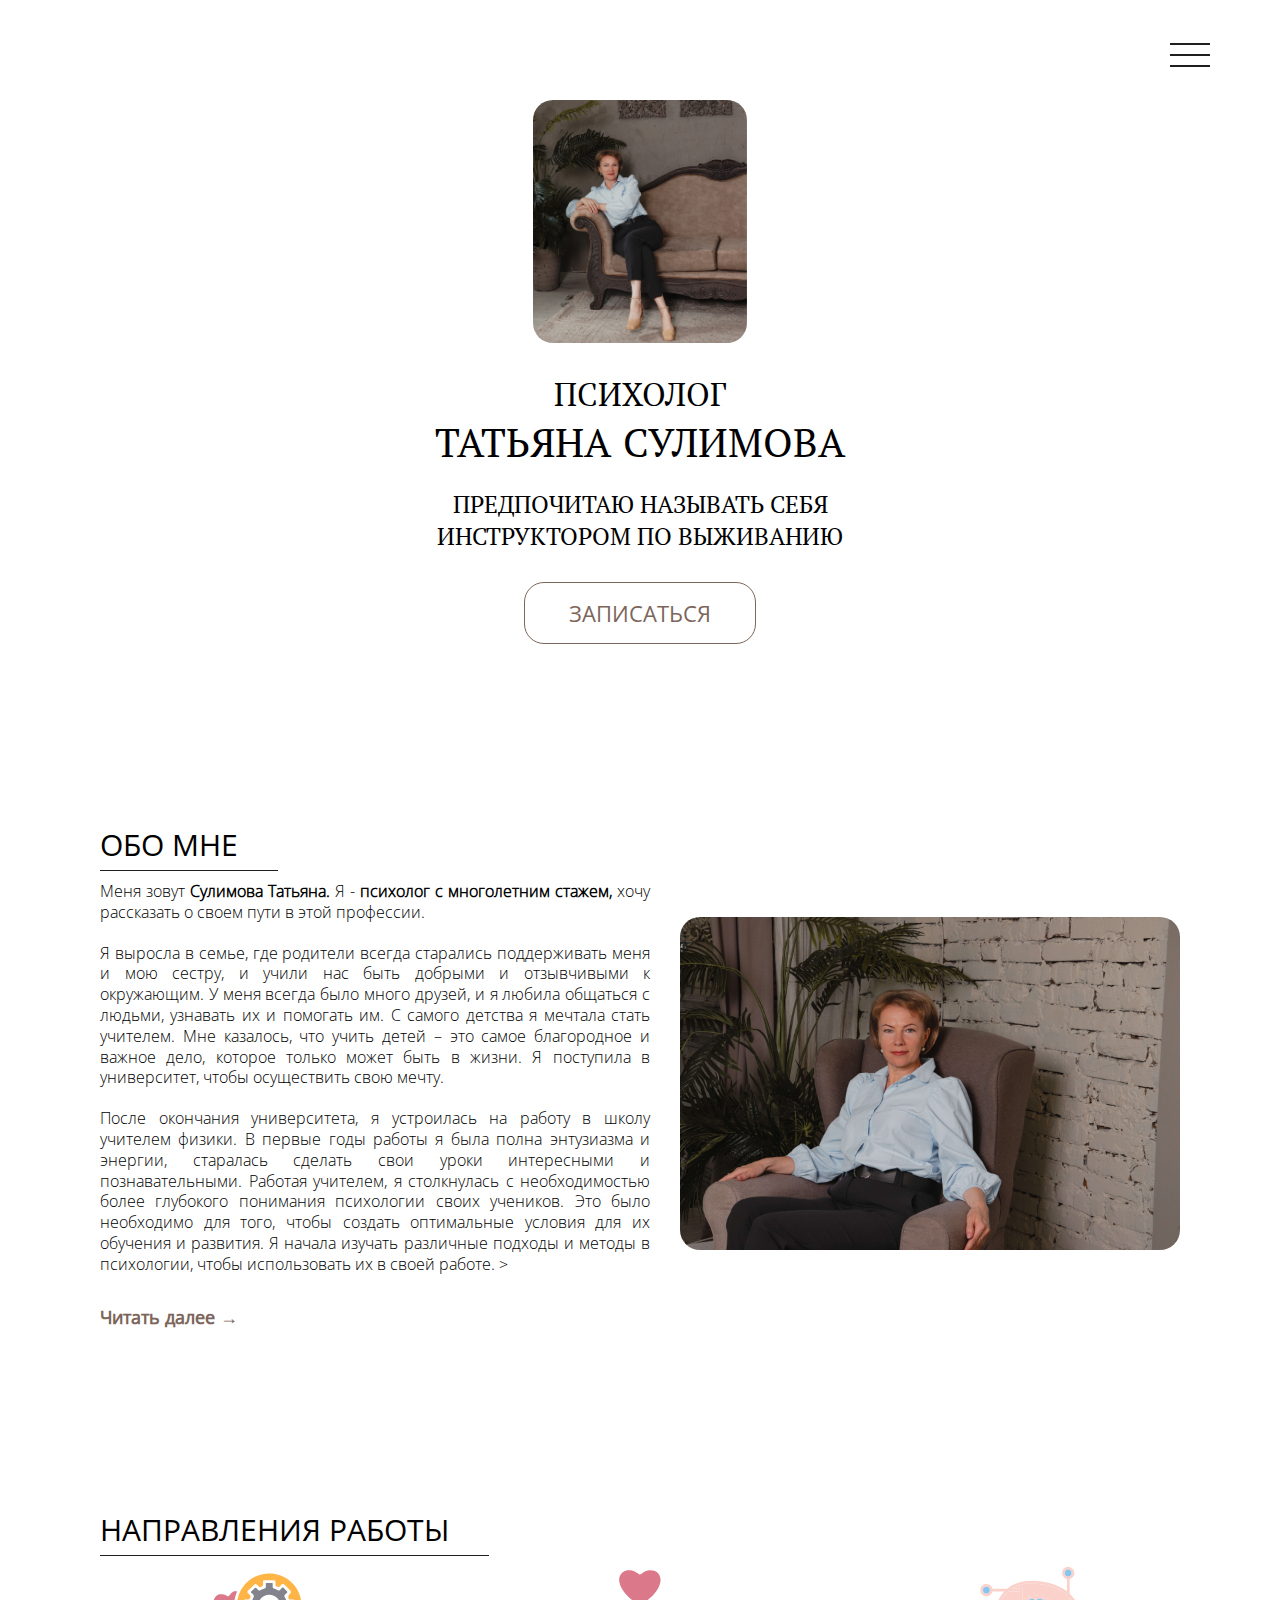
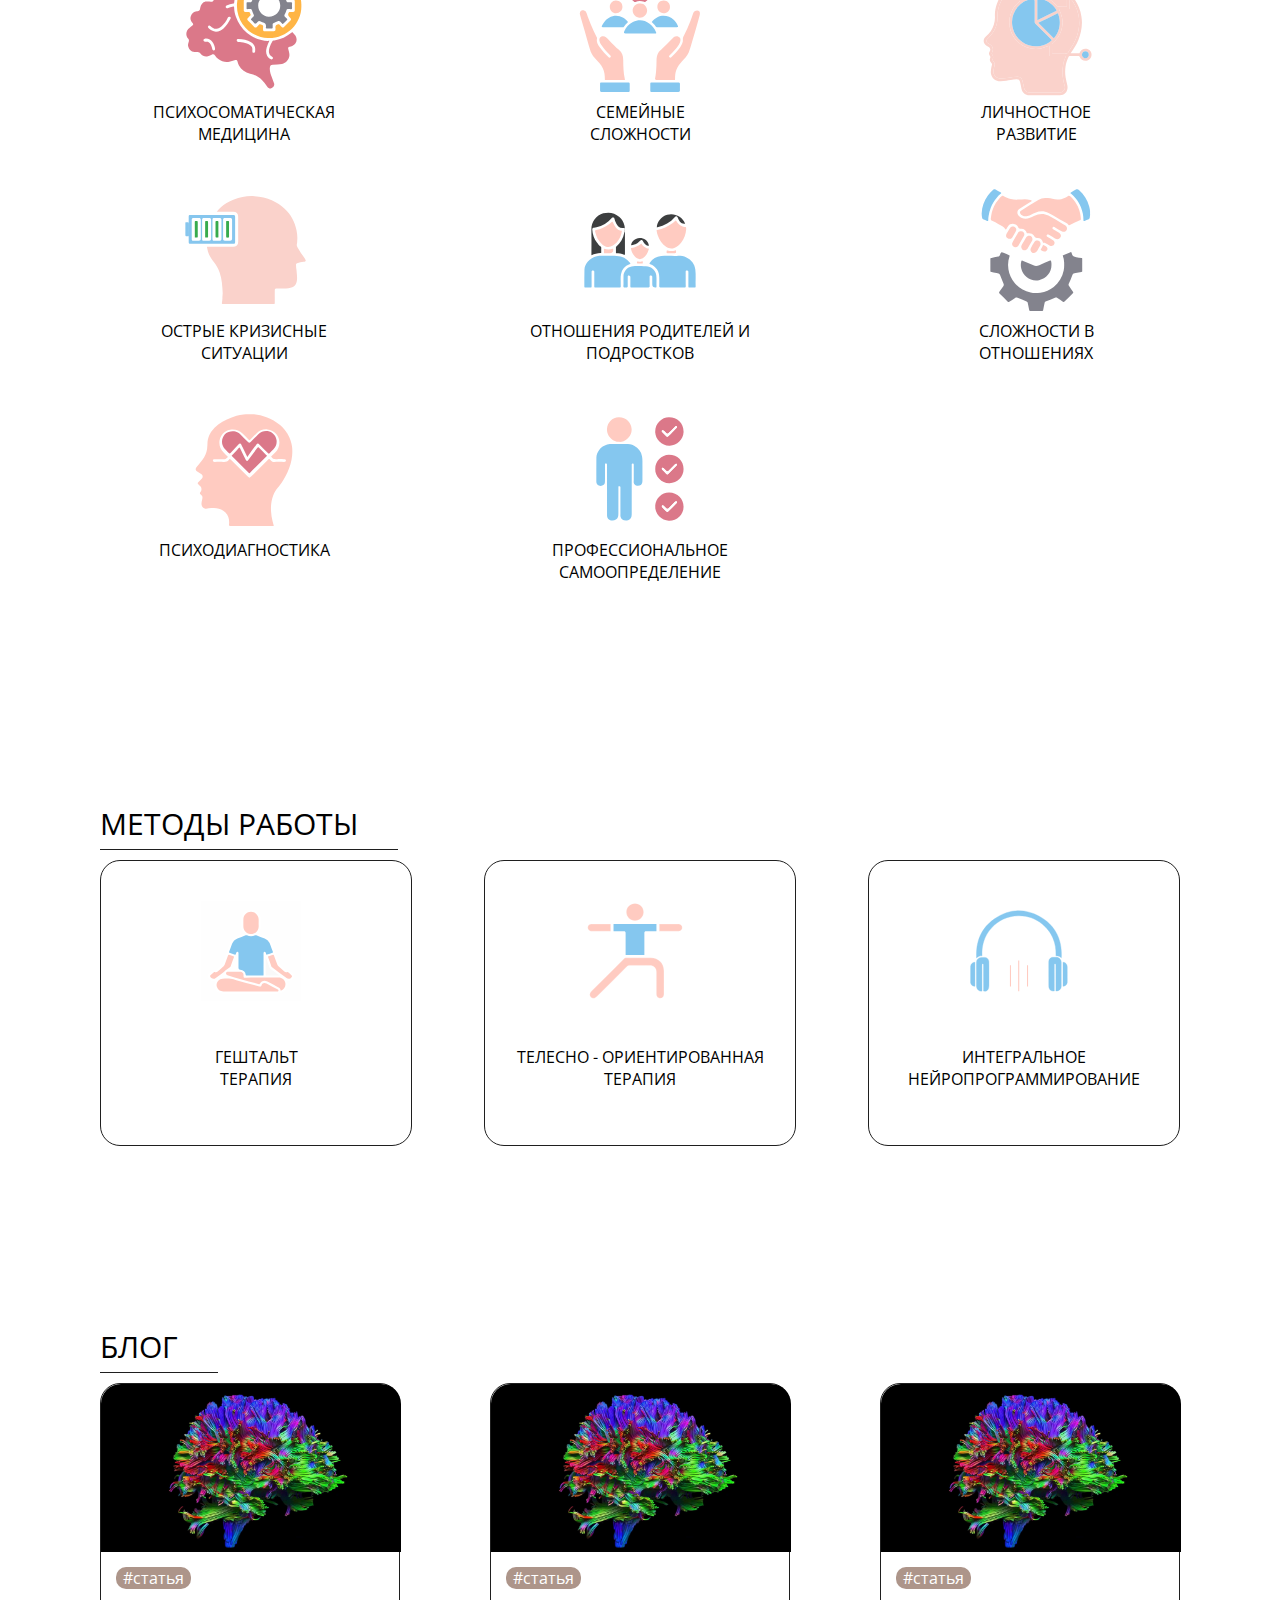
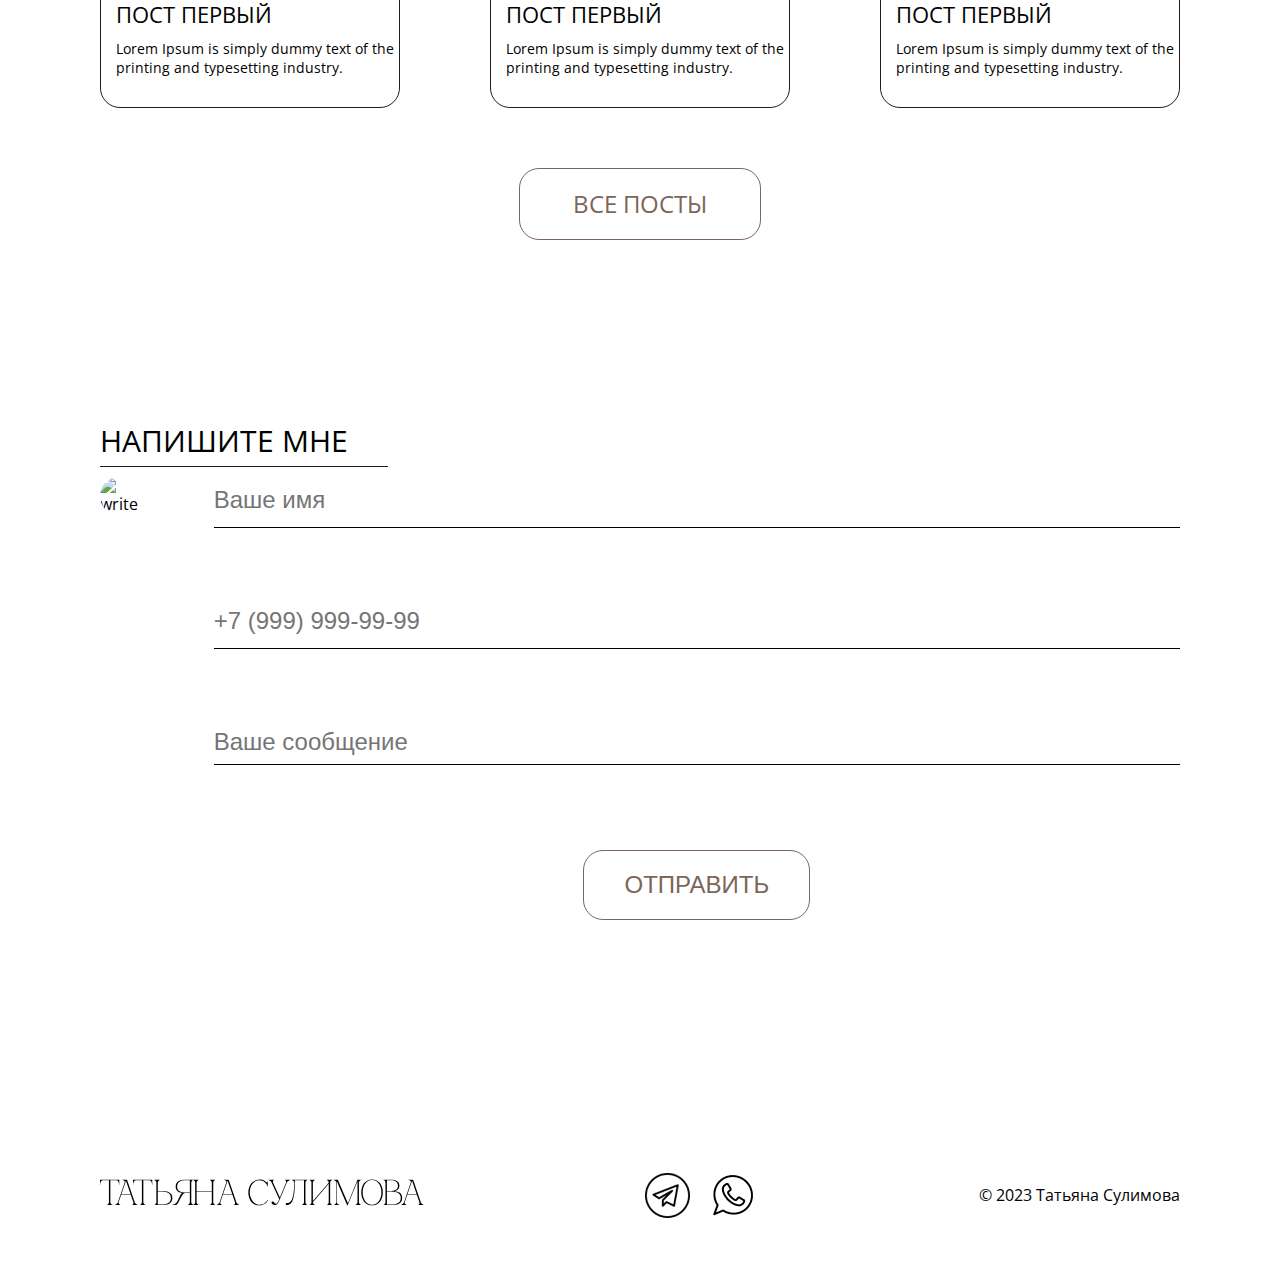
==== commit 20b459f4: "pre-release index layout" ====
--- a/index.html
+++ b/index.html
@@ -3,6 +3,7 @@
   <head>
     <meta charset="UTF-8" />
     <meta name="viewport" content="width=device-width, initial-scale=1.0" />
+    <link rel="icon" href="img/ico.png" type="image/x-icon" />
     <link rel="stylesheet" href="css/index.css" />
     <title>Психолог Татьяна Сулимова</title>
   </head>
@@ -55,7 +56,7 @@
       </div>
     </section>
 
-    <section class="about" id="about">
+    <section class="about" id="#about">
       <div class="container">
         <div class="about-content">
           <div class="about-text">
@@ -90,9 +91,9 @@
             <a href="./pages/about.html" class="about-discription-link">
               Читать далее →
             </a>
-            <div class="about-img">
-              <img src="img/IMG_9125_2.JPG" alt="about-photo" />
-            </div>
+          </div>
+          <div class="about-img">
+            <img src="img/IMG_9125_2.JPG" alt="about-photo" />
           </div>
         </div>
       </div>
--- a/css/index.css
+++ b/css/index.css
@@ -1157,6 +1157,14 @@
     height: 40px;
   }
 
+  .burger-menu-nav {
+    justify-content: space-between;
+  }
+
+  .burger-menu-nav a {
+    font-size: 18px;
+  }
+
   .work-items {
     grid-template-columns: repeat(2, 220px);
   }
